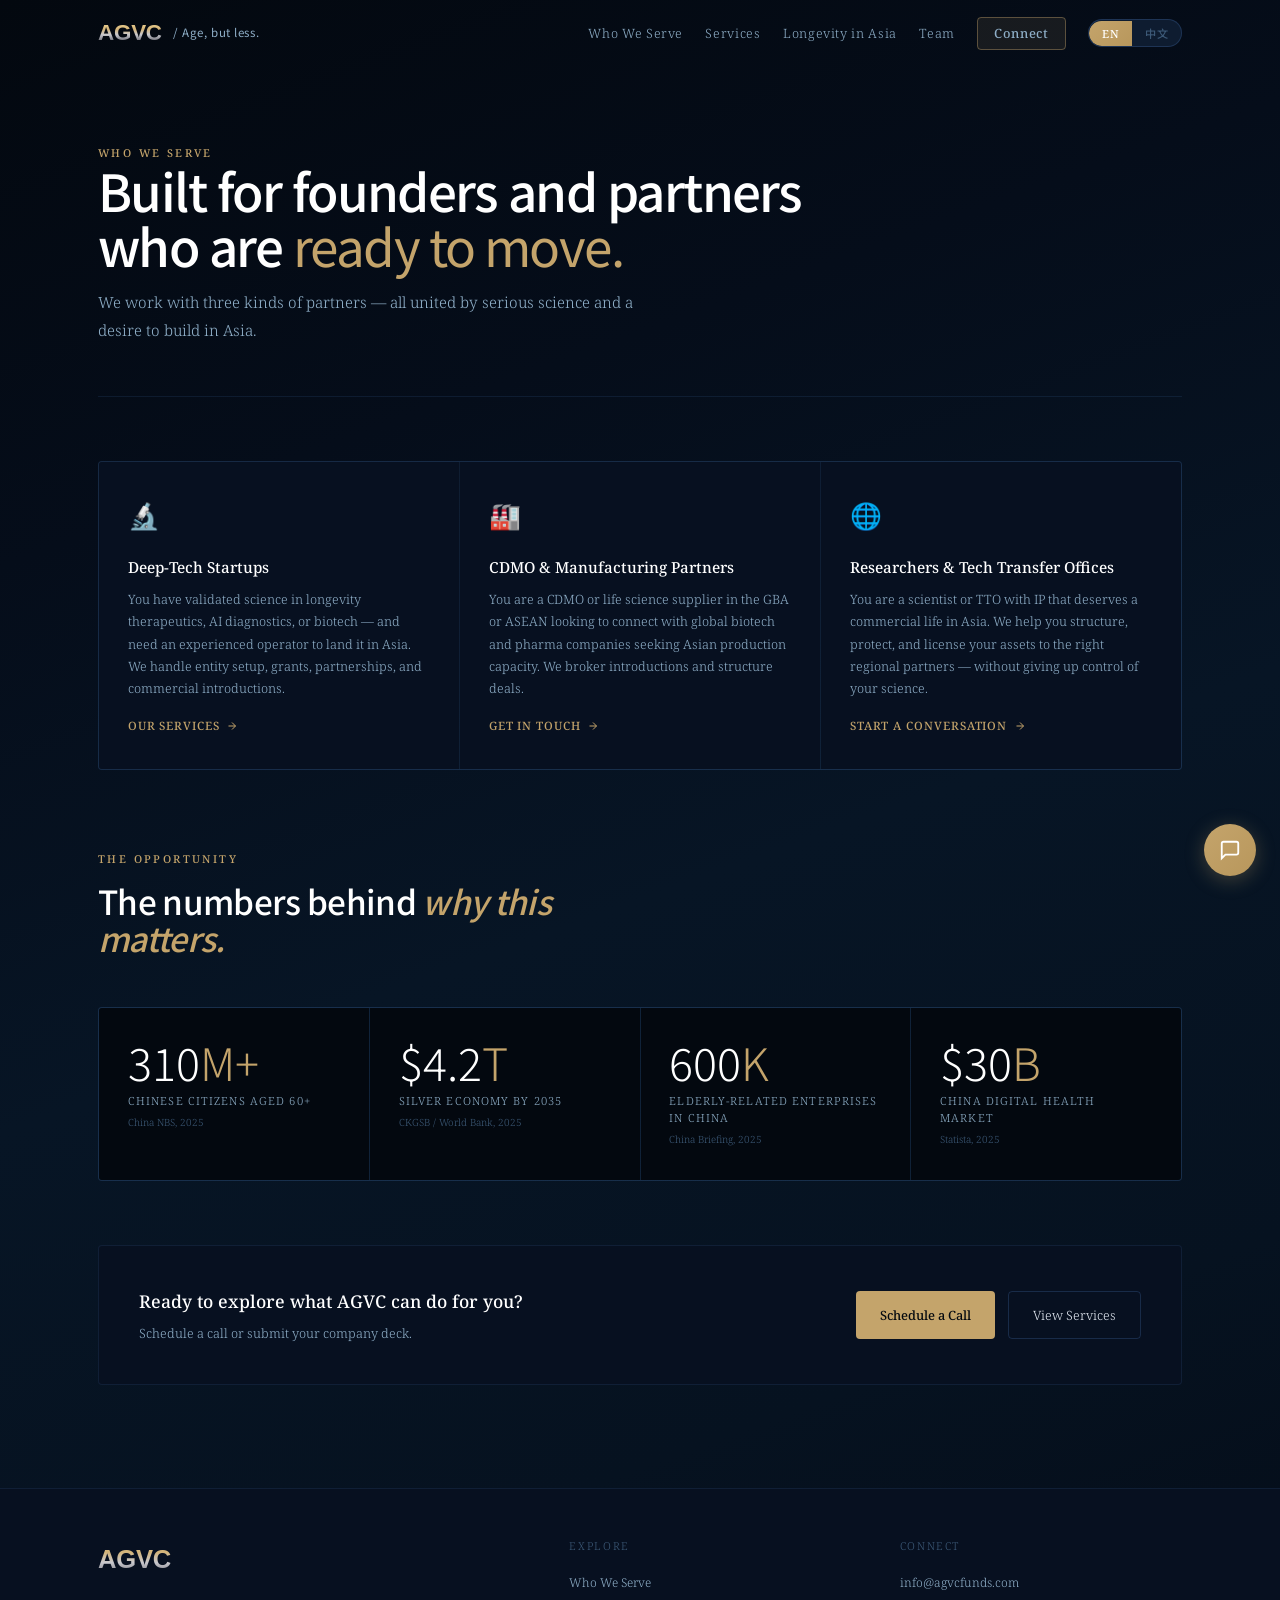
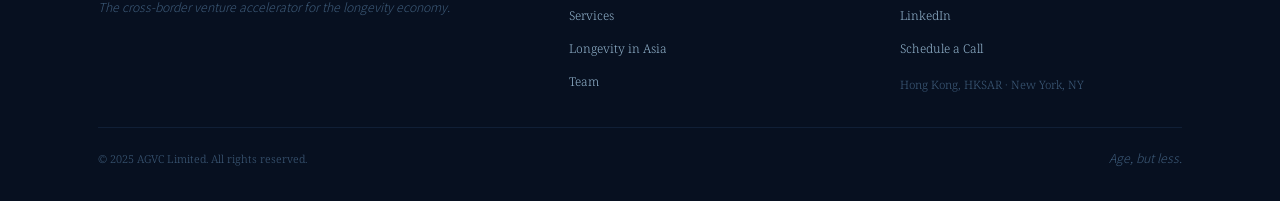
==== about.html @ b8cecabb "Add files via upload" ====
<!DOCTYPE html>
<html lang="en" data-lang="en" style="visibility:visible">
<head>
  <meta charset="UTF-8"/>
  <meta name="viewport" content="width=device-width, initial-scale=1.0"/>
  <title>Who We Serve — AGVC</title>
  <meta name="description" content="AGVC works with deep-tech founders, CDMOs, and research institutions to commercialise longevity science across Asia."/>
  <link rel="icon" type="image/png" href="/images/logo2__new_.png"/>
  <link rel="preconnect" href="https://fonts.googleapis.com"/>
  <link rel="preconnect" href="https://fonts.gstatic.com" crossorigin/>
  <link href="https://fonts.googleapis.com/css2?family=Noto+Serif:ital,wght@0,300;0,400;0,500;1,300;1,400;1,500&family=Noto+Sans+SC:wght@300;400;500&display=swap" rel="stylesheet"/>
  <style>
    /* ── TOKENS ─────────────────────────────────────────── */
    :root{
      --ink:#03080f;--ink-mid:#071020;--ink-soft:#0e1c30;
      --rule:rgba(80,130,200,0.13);--rule-hi:rgba(80,130,200,0.24);
      --text:#e6ecf5;--text-dim:#8fafc8;--text-muted:#3d5a78;
      --gold:#c4a46b;--gold-dim:rgba(196,164,107,0.1);--gold-glow:rgba(196,164,107,0.04);
      --blue-acc:#3a7bd5;--blue-dim:rgba(58,123,213,0.12);
      --grad:linear-gradient(135deg,#c4a46b 0%,#b8975c 100%);
      --grad-hover:linear-gradient(135deg,#d0b078 0%,#c4a46b 100%);
      --grad-border:rgba(196,164,107,0.4);
      --teal:#c4a46b;--teal-dim:rgba(196,164,107,0.1);
      --serif:'Satoshi','Noto Sans SC',sans-serif;
      --sans:'Noto Serif','Noto Sans SC',Georgia,serif;
      --fs-hero:clamp(2.4rem,5vw,4.8rem);--fs-h2:clamp(1.5rem,2.6vw,2.3rem);
      --fs-body:clamp(.88rem,1vw,.97rem);--fs-sm:.8rem;--fs-xs:.68rem;
      --max:1180px;--gap:clamp(1.5rem,4vw,3rem);--r:4px;
    }
    *,*::before,*::after{box-sizing:border-box;margin:0;padding:0}
    html{scroll-behavior:smooth}
    body{background:linear-gradient(160deg,#03080f 0%,#050d1a 25%,#071525 50%,#061220 75%,#040b16 100%);background-attachment:scroll;color:var(--text);font-family:var(--sans);font-size:var(--fs-body);font-weight:300;line-height:1.72;-webkit-font-smoothing:antialiased;overflow-x:hidden}
    a{color:inherit;text-decoration:none}
    img{display:block;max-width:100%}
    .wrap{max-width:var(--max);margin:0 auto;padding:0 clamp(1.25rem,5vw,3rem)}
    .label{font-size:var(--fs-xs);font-weight:500;letter-spacing:.22em;text-transform:uppercase;color:var(--teal)}
    .sr{position:absolute;width:1px;height:1px;overflow:hidden;clip:rect(0,0,0,0)}

    /* ── LANGUAGE SWITCH ── */
    [data-lang="zh"] .en{display:none!important}
    [data-lang="en"] .zh{display:none!important}
    /* Prevent flash of hidden content before JS sets data-lang */
    html:not([data-lang]) .en, html:not([data-lang]) .zh{display:revert}
    .lang-btn{
      display:flex;align-items:center;gap:0;
      background:var(--ink-soft);border:1px solid var(--rule-hi);
      border-radius:20px;overflow:hidden;padding:0;cursor:pointer;
    }
    .lang-opt{
      padding:.32rem .8rem;font-size:.7rem;font-weight:500;letter-spacing:.06em;
      border:none;background:none;color:var(--text-muted);cursor:pointer;
      font-family:var(--sans);transition:all .2s;
    }
    .lang-opt.active{background:var(--grad);color:#fff;}
    .lang-opt:first-child{border-radius:20px 0 0 20px}
    .lang-opt:last-child{border-radius:0 20px 20px 0}

    /* ── NAV ── */
    nav{position:fixed;top:0;left:0;right:0;z-index:200;border-bottom:1px solid transparent;transition:background .3s,border-color .3s}
    nav.on{background:rgba(3,8,15,.97);backdrop-filter:blur(14px);border-color:var(--rule)}
    .nav-row{max-width:var(--max);margin:0 auto;padding:1.2rem clamp(1.25rem,5vw,3rem);display:flex;align-items:center;justify-content:space-between;gap:1rem}
    .nav-logo{display:flex;align-items:center;gap:.7rem;flex-shrink:0}
    .nav-logo img{height:26px;width:auto;object-fit:contain}
    .nav-word{font-size:.72rem;font-weight:400;letter-spacing:.05em;color:var(--text-dim);font-family:var(--serif)}
    /* ── LOGO WORDMARK (brand-book gold gradient) ── */
    .logo-word{font-family:'Montserrat',sans-serif;font-weight:800;font-size:1.4rem;letter-spacing:-.01em;background:linear-gradient(to bottom,#f0d696 0%,#d4b478 32%,#c8c8cd 55%,#8a8a92 74%,#2a2a30 100%);-webkit-background-clip:text;-webkit-text-fill-color:transparent;background-clip:text;line-height:1}
    .hero-logo-word{font-family:'Montserrat',sans-serif;font-weight:800;font-size:clamp(2rem,4vw,3rem);letter-spacing:-.02em;background:linear-gradient(to bottom,#f4dca0 0%,#d8b87c 34%,#d0d0d6 58%,#9a9aa2 78%,#4a4a52 100%);-webkit-background-clip:text;-webkit-text-fill-color:transparent;background-clip:text;line-height:1;display:inline-block}

    .nav-right{display:flex;align-items:center;gap:1.4rem}
    .nav-links{display:flex;align-items:center;gap:1.4rem;list-style:none}
    .nav-links a{font-size:var(--fs-sm);color:var(--text-dim);letter-spacing:.05em;transition:color .2s}
    .nav-links a:hover{color:var(--text)}
    .nav-cta{font-size:var(--fs-sm);font-weight:500;letter-spacing:.08em;padding:.4rem 1rem;border:1px solid var(--gold);color:#4db8a8;border-radius:var(--r);transition:all .25s;background:var(--teal-dim);border-color:var(--grad-border)}
    .nav-cta:hover{background:var(--grad);color:#fff;border-color:transparent}

    /* ── HERO ── */
    #hero{min-height:100vh;min-height:-webkit-fill-available;min-height:100svh;display:flex;flex-direction:column;justify-content:flex-end;padding-bottom:clamp(4rem,9vw,7rem);position:relative;overflow:hidden;background:#03080f}
    .hero-bg{position:absolute;inset:0;z-index:0;background:radial-gradient(ellipse 90% 65% at 65% 15%,rgba(20,70,160,.22) 0%,transparent 65%),radial-gradient(ellipse 55% 75% at 5% 90%,rgba(15,55,120,.14) 0%,transparent 60%)}
    .hero-grid{position:absolute;inset:0;z-index:0;background-image:linear-gradient(var(--rule) 1px,transparent 1px),linear-gradient(90deg,var(--rule) 1px,transparent 1px);background-size:72px 72px;-webkit-mask-image:radial-gradient(ellipse 85% 75% at 50% 50%,black 20%,transparent 100%);mask-image:radial-gradient(ellipse 85% 75% at 50% 50%,black 20%,transparent 100%)}
    .hero-map{position:absolute;right:-3%;top:50%;transform:translateY(-50%);width:clamp(280px,44vw,580px);opacity:.055;z-index:0;pointer-events:none}
    .hero-content{position:relative;z-index:1}
    .hero-logo-wrap{margin-bottom:2rem}
    .hero-logo-img{height:clamp(34px,5vw,52px);width:auto;object-fit:contain;opacity:.95}
    .hero-eye{display:flex;align-items:center;gap:.9rem;margin-bottom:2rem}
    .hero-eye-line{width:36px;height:1px;background:var(--teal)}
    h1.hero-h{font-family:var(--serif);font-size:var(--fs-hero);font-weight:500;font-style:normal;letter-spacing:-.03em;line-height:1.08;color:#fff;max-width:820px;margin-bottom:1.5rem}
    h1.hero-h.zh-headline{font-style:normal;font-family:var(--sans);font-weight:300;letter-spacing:.03em}
    h1.hero-h strong{font-style:normal;font-weight:400;color:var(--gold)}
    .hero-sub{font-size:clamp(.9rem,1.3vw,1.07rem);font-weight:300;color:var(--text-dim);max-width:520px;line-height:1.82;margin-bottom:1.4rem}
    .hero-paths{display:flex;gap:1rem;flex-wrap:wrap;margin-bottom:3.5rem}
    .path-card{flex:1;min-width:200px;padding:1.2rem 1.4rem;border-radius:var(--r);cursor:pointer;transition:all .25s;text-align:left;font-family:var(--sans);border:1px solid var(--rule-hi)}
    .path-card.primary{background:var(--gold);border-color:var(--gold);color:var(--ink)}
    .path-card.primary:hover{opacity:.9}
    .path-card.secondary{background:var(--blue-dim);border-color:rgba(58,123,213,.3);color:var(--text)}
    .path-card.secondary:hover{background:rgba(58,123,213,.2);border-color:rgba(58,123,213,.5)}
    .path-card-label{font-size:.67rem;font-weight:500;letter-spacing:.16em;text-transform:uppercase;margin-bottom:.4rem;opacity:.7}
    .path-card-main{font-size:.92rem;font-weight:500;line-height:1.3}
    .path-card-sub{font-size:.72rem;margin-top:.3rem;opacity:.65;line-height:1.4}
    .hero-stats{padding-top:2rem;border-top:1px solid var(--rule);display:grid;grid-template-columns:repeat(4,1fr);max-width:680px}
    .hstat{padding:.8rem 1.2rem .8rem 0}
    .hstat-num{font-family:var(--serif);font-size:clamp(1.4rem,2.4vw,2rem);font-weight:300;color:#fff;line-height:1}
    .hstat-num span{color:var(--gold)}
    .hstat-lbl{font-size:.64rem;letter-spacing:.1em;text-transform:uppercase;color:var(--text-dim);margin-top:.3rem;opacity:.7}

    /* ── SECTION ── */
    section{padding:clamp(3.5rem,7vw,7rem) 0}
    .sec-hd{margin-bottom:clamp(2rem,4vw,4rem)}
    .sec-hd .label{margin-bottom:.8rem}
    .sec-title{font-family:var(--serif);font-size:var(--fs-h2);font-weight:500;line-height:1.12;color:#fff;max-width:580px;letter-spacing:-.02em}
    .sec-title.zh-title{font-family:var(--sans);font-style:normal;font-weight:300;letter-spacing:.02em}
    .sec-title em{font-style:italic;color:var(--gold)}

    /* ── WHO WE SERVE ── */
    #serve{background:var(--ink-mid);border-top:1px solid var(--rule);border-bottom:1px solid var(--rule);scroll-margin-top:60px}
    .serve-grid{display:grid;grid-template-columns:repeat(3,1fr);gap:1px;background:var(--rule);border:1px solid var(--rule);border-radius:var(--r);overflow:hidden}
    .serve-card{background:var(--ink-mid);padding:2rem 1.8rem;transition:background .2s}
    .serve-card:hover{background:var(--ink-soft)}
    .serve-icon{font-size:1.6rem;margin-bottom:1rem}
    .serve-title{font-size:.95rem;font-weight:500;color:#fff;margin-bottom:.5rem}
    .serve-body{font-size:var(--fs-sm);color:var(--text-dim);line-height:1.75}
    .serve-cta{margin-top:1rem;display:inline-flex;align-items:center;gap:.4rem;font-size:.72rem;letter-spacing:.08em;text-transform:uppercase;color:var(--teal);font-weight:500}
    .serve-cta svg{width:12px;height:12px;stroke:currentColor;fill:none;stroke-width:2}

    /* ── IMPACT ── */
    #impact{background:var(--ink);border-bottom:1px solid var(--rule)}
    .impact-nums{display:grid;grid-template-columns:repeat(4,1fr);gap:1px;background:var(--rule);border:1px solid var(--rule);border-radius:var(--r);overflow:hidden;margin-bottom:3rem}
    .impact-num-card{background:var(--ink);padding:2rem 1.8rem}
    .impact-val{font-family:var(--serif);font-size:clamp(2rem,3.5vw,3rem);font-weight:300;color:#fff;line-height:1}
    .impact-val span{color:var(--gold)}
    .impact-label{font-size:.7rem;letter-spacing:.1em;text-transform:uppercase;color:var(--text-dim);margin-top:.5rem;line-height:1.5}
    .impact-src{font-size:.62rem;color:var(--text-muted);margin-top:.25rem}

    /* ── THESIS ── */
    #thesis{background:var(--ink-mid);border-top:1px solid var(--rule);border-bottom:1px solid var(--rule)}
    .thesis-2col{display:grid;grid-template-columns:1fr 1fr;gap:var(--gap);align-items:start}
    .thesis-body{font-size:clamp(.92rem,1.15vw,1.02rem);color:var(--text);line-height:1.82;opacity:.85}
    .thesis-body p+p{margin-top:1.1em}
    .thesis-body strong{color:#fff;font-weight:400;opacity:1}
    .thesis-pull{font-family:var(--serif);font-style:italic;font-size:clamp(1.1rem,1.6vw,1.45rem);font-weight:300;line-height:1.45;color:var(--text);border-left:2px solid var(--teal);padding-left:1.4rem;margin-bottom:2rem}
    .thesis-pull.zh-pull{font-family:var(--sans);font-style:normal;font-size:clamp(1rem,1.4vw,1.25rem)}
    .tags{display:flex;flex-wrap:wrap;gap:.4rem;margin-top:2rem}
    .tag{font-size:.66rem;letter-spacing:.1em;text-transform:uppercase;padding:.28rem .72rem;border:1px solid var(--rule-hi);color:var(--text-muted);border-radius:20px}
    .force-3{display:grid;grid-template-columns:repeat(3,1fr);gap:1px;background:var(--rule);border:1px solid var(--rule);border-radius:var(--r);overflow:hidden;margin-top:2.5rem}
    .force-card{background:var(--ink-mid);padding:1.6rem 1.4rem}
    .force-icon{font-size:1.3rem;margin-bottom:.8rem}
    .force-title{font-size:.85rem;font-weight:500;color:#fff;margin-bottom:.35rem}
    .force-body{font-size:var(--fs-sm);color:var(--text);line-height:1.72;opacity:.8}

    /* ── SERVICES ── */
    #services{background:var(--ink)}
    .svc-tabs{display:flex;gap:.5rem;flex-wrap:wrap;margin-bottom:2.5rem;border-bottom:1px solid var(--rule);padding-bottom:0}
    .svc-tab{font-size:var(--fs-sm);font-weight:400;letter-spacing:.05em;padding:.65rem 1.1rem;border:none;background:none;color:var(--text-muted);cursor:pointer;border-bottom:2px solid transparent;margin-bottom:-1px;transition:color .2s,border-color .2s;font-family:var(--sans)}
    .svc-tab:hover{color:var(--text)}
    .svc-tab.active{color:var(--teal);border-bottom-color:var(--teal)}
    .svc-panel{display:none}
    .svc-panel.active{display:grid;grid-template-columns:1fr 1fr;gap:var(--gap);align-items:start}
    .svc-badge{display:inline-flex;align-items:center;gap:.5rem;font-size:var(--fs-xs);letter-spacing:.15em;text-transform:uppercase;color:var(--gold);margin-bottom:1.1rem}
    .svc-badge-dot{width:6px;height:6px;background:var(--teal);border-radius:50%}
    .svc-h{font-family:var(--serif);font-size:clamp(1.4rem,2vw,1.9rem);font-weight:300;color:#fff;line-height:1.2;margin-bottom:.9rem}
    .svc-h.zh-h{font-family:var(--sans);font-style:normal;font-weight:300}
    .svc-intro{font-size:clamp(.88rem,1.1vw,.98rem);color:var(--text-dim);line-height:1.8;margin-bottom:1.6rem}
    .svc-acc-btn{display:flex;align-items:center;justify-content:space-between;width:100%;background:none;border:none;border-top:1px solid var(--rule);padding:.65rem 0;font-family:var(--sans);font-size:var(--fs-xs);font-weight:500;letter-spacing:.16em;text-transform:uppercase;color:var(--text-muted);cursor:pointer;margin-bottom:0;transition:color .2s}
    .svc-acc-btn:hover{color:var(--text-dim)}
    .svc-acc-btn.open{color:var(--teal)}
    .svc-acc-btn.open .svc-acc-arr{transform:rotate(90deg)}
    .svc-acc-arr{transition:transform .25s;font-size:.7rem;margin-left:.5rem}
    .svc-acc-body{max-height:0;overflow:hidden;transition:max-height .35s ease}
    .svc-del-list{list-style:none;display:flex;flex-direction:column;gap:.45rem;margin-bottom:1.5rem;padding-top:.5rem}
    .svc-del-list li{font-size:var(--fs-sm);color:var(--text);display:flex;align-items:flex-start;gap:.6rem;line-height:1.6}
    .svc-del-list li::before{content:'→';color:var(--gold);font-size:.7rem;margin-top:.2rem;flex-shrink:0}
    .svc-pills{display:flex;flex-wrap:wrap;gap:.4rem}
    .pill{font-size:.65rem;letter-spacing:.08em;text-transform:uppercase;padding:.2rem .65rem;background:var(--teal-dim);color:var(--teal);border-radius:20px}
    .svc-card{background:var(--ink-mid);border:1px solid var(--rule);border-radius:var(--r);overflow:hidden}
    .svc-card-head{padding:1.3rem 1.5rem;border-bottom:1px solid var(--rule);background:rgba(13,158,140,0.04)}
    .svc-card-head-label{font-size:var(--fs-xs);letter-spacing:.14em;text-transform:uppercase;color:var(--text-muted);margin-bottom:.3rem}
    .svc-card-head-val{font-family:var(--serif);font-size:clamp(1.2rem,1.8vw,1.6rem);font-weight:300;color:#fff}
    .svc-card-body{padding:1.3rem 1.5rem}
    .svc-row{display:flex;justify-content:space-between;align-items:baseline;padding:.5rem 0;border-bottom:1px solid var(--rule);font-size:var(--fs-sm)}
    .svc-row:last-child{border-bottom:none}
    .svc-row-k{color:var(--text-dim);font-size:.7rem}
    .svc-row-v{color:var(--text);font-weight:500;text-align:right;max-width:55%}

    /* ── TEAM GRID ── */
    #advisors{background:var(--ink-mid);border-top:1px solid var(--rule);border-bottom:1px solid var(--rule)}
    .adv-grid{display:grid;grid-template-columns:repeat(2,1fr);gap:1px;background:var(--rule);border:1px solid var(--rule);border-radius:var(--r);overflow:hidden}
    .adv-card{background:var(--ink-mid);padding:1.7rem;display:flex;gap:1.1rem;align-items:flex-start;transition:background .2s}
    .adv-card:hover{background:var(--ink-soft)}
    .adv-photo{width:54px;height:54px;border-radius:50%;overflow:hidden;flex-shrink:0;background:var(--ink-soft);border:1px solid var(--rule-hi)}
    .adv-photo img{width:100%;height:100%;object-fit:cover}
    .adv-init{width:54px;height:54px;border-radius:50%;background:var(--ink-soft);border:1px solid var(--rule-hi);display:flex;align-items:center;justify-content:center;font-family:var(--serif);font-size:1rem;font-style:italic;color:var(--gold);font-weight:300;flex-shrink:0}
    .adv-name{font-size:.87rem;font-weight:500;color:#fff;margin-bottom:.12rem}
    .adv-title{font-size:.74rem;color:var(--text-dim);line-height:1.5}

    /* ── GEO SWITCHER ── */
    #china{background:var(--ink);border-top:1px solid var(--rule);border-bottom:1px solid var(--rule)}
    .geo-layout{display:grid;grid-template-columns:1fr 340px;gap:var(--gap);align-items:start}
    .geo-map-wrap{background:var(--ink-mid);border:1px solid var(--rule);border-radius:var(--r);overflow:hidden}
    .geo-map-wrap svg{width:100%;display:block}
    .land{fill:var(--ink-soft);stroke:rgba(80,130,200,0.18);stroke-width:.5}
    .geo-panel{display:flex;flex-direction:column;gap:.9rem}
    .geo-panel-head{background:var(--ink-mid);border:1px solid var(--rule);border-radius:var(--r);padding:1.2rem 1.3rem}
    .geo-panel-title{font-size:1.05rem;font-weight:500;color:#fff;margin-bottom:.15rem}
    .geo-panel-sub{font-size:var(--fs-sm);color:var(--text-dim);margin-top:.15rem}
    .geo-stats{display:grid;grid-template-columns:1fr 1fr;gap:.5rem}
    .geo-stat{background:var(--ink-mid);border:1px solid var(--rule);border-radius:var(--r);padding:.9rem 1rem}
    .geo-stat-val{font-family:var(--serif);font-size:clamp(1.3rem,1.8vw,1.7rem);font-weight:300;color:#fff;line-height:1}
    .geo-stat-val span{color:var(--teal)}
    .geo-stat-label{font-size:.68rem;letter-spacing:.06em;color:var(--text-dim);margin-top:.3rem;line-height:1.4}
    .geo-opps{background:var(--ink-mid);border:1px solid var(--rule);border-radius:var(--r);padding:1rem 1.2rem}
    .geo-opps-title{font-size:var(--fs-xs);letter-spacing:.14em;text-transform:uppercase;color:var(--text-muted);margin-bottom:.7rem}
    .geo-opp{display:flex;align-items:flex-start;gap:.6rem;padding:.4rem 0;border-bottom:1px solid var(--rule)}
    .geo-opp:last-child{border-bottom:none;padding-bottom:0}
    .geo-opp-dot{width:5px;height:5px;border-radius:50%;background:var(--teal);flex-shrink:0;margin-top:.38rem}
    .geo-opp-text{font-size:var(--fs-sm);color:var(--text-dim);line-height:1.55}
    .geo-opp-text strong{color:var(--text);font-weight:500}
    .geo-region-btns{display:flex;gap:.5rem;flex-wrap:wrap;margin-bottom:1.5rem}
    .geo-rbtn{background:none;border:1px solid var(--rule);color:var(--text-muted);font-family:var(--sans);font-size:var(--fs-sm);padding:.4rem .95rem;border-radius:20px;cursor:pointer;transition:all .2s}
    .geo-rbtn:hover{border-color:var(--rule-hi);color:var(--text-dim)}
    .geo-rbtn.active{background:var(--teal-dim);border-color:rgba(13,158,140,.35);color:var(--teal)}

    /* ── NEWS ── */
    #news{background:var(--ink-mid);border-bottom:1px solid var(--rule)}
    .news-grid{display:grid;grid-template-columns:repeat(3,1fr);gap:1.2rem}
    .news-card{display:block;background:var(--ink);border:1px solid var(--rule);border-radius:var(--r);overflow:hidden;transition:border-color .2s;cursor:pointer}
    .news-card:hover{border-color:var(--rule-hi)}
    .news-card-img{height:130px;background:var(--ink-soft);display:flex;align-items:center;justify-content:center;overflow:hidden;position:relative}
    .news-card-img-placeholder{font-size:2rem;opacity:.3}
    .news-card-tag{position:absolute;top:.7rem;left:.7rem;font-size:.6rem;letter-spacing:.12em;text-transform:uppercase;padding:.18rem .55rem;background:var(--gold-dim);color:var(--gold);border-radius:20px;border:1px solid rgba(196,164,107,.2)}
    .news-card-body{padding:1.2rem}
    .news-card-date{font-size:.65rem;letter-spacing:.1em;text-transform:uppercase;color:var(--text-muted);margin-bottom:.5rem}
    .news-card-title{font-size:.87rem;font-weight:500;color:#fff;line-height:1.4;margin-bottom:.5rem}
    .news-card-excerpt{font-size:.76rem;color:var(--text-dim);line-height:1.65}
    .news-more{display:inline-flex;align-items:center;gap:.4rem;font-size:.72rem;letter-spacing:.1em;text-transform:uppercase;color:var(--teal);margin-top:2rem;font-weight:500}
    .news-more svg{width:12px;height:12px;stroke:currentColor;fill:none;stroke-width:2}

    /* ── PRESENCE ── */
    #presence{background:var(--ink);border-top:1px solid var(--rule);border-bottom:1px solid var(--rule)}
    .presence-2col{display:grid;grid-template-columns:1fr 1fr;gap:var(--gap);align-items:start}
    .map-frame{border-radius:var(--r);overflow:hidden;border:1px solid var(--rule);background:var(--ink-soft)}
    .map-frame img{width:100%;display:block;opacity:.7}
    .geo-list{display:flex;flex-direction:column;gap:1.1rem}
    .geo-item{padding-bottom:1.1rem;border-bottom:1px solid var(--rule)}
    .geo-item:last-child{border-bottom:none;padding-bottom:0}
    .geo-name{font-size:.87rem;font-weight:500;color:#fff;margin-bottom:.22rem}
    .geo-desc{font-size:var(--fs-sm);color:var(--text-dim);line-height:1.68}

    /* ── CONTACT ── */
    #contact{background:var(--ink-mid);border-top:1px solid var(--rule)}
    .contact-2col{display:grid;grid-template-columns:1fr 1fr;gap:var(--gap);align-items:start}
    .contact-paths{display:flex;flex-direction:column;gap:.8rem;margin-top:1.5rem;margin-bottom:1.5rem}
    .contact-path{display:flex;align-items:flex-start;gap:1rem;padding:1.1rem 1.2rem;border:1px solid var(--rule);border-radius:var(--r);transition:border-color .2s,background .2s;cursor:pointer;background:transparent;font-family:var(--sans);text-align:left;width:100%;text-decoration:none}
    .contact-path:hover{border-color:var(--rule-hi);background:var(--ink-mid)}
    .contact-path-icon{font-size:1.2rem;flex-shrink:0;margin-top:.05rem}
    .contact-path-title{font-size:.85rem;font-weight:500;color:#fff;margin-bottom:.15rem}
    .contact-path-sub{font-size:.73rem;color:var(--text-dim);line-height:1.5}
    .contact-links{display:flex;flex-direction:column;gap:.65rem;margin-top:1.5rem}
    .contact-link{display:flex;align-items:center;gap:.7rem;font-size:var(--fs-sm);color:var(--text-dim);transition:color .2s}
    .contact-link:hover{color:var(--gold)}
    .contact-link svg{width:13px;height:13px;stroke:currentColor;fill:none;stroke-width:1.5;flex-shrink:0}
    .cf{background:var(--ink);border:1px solid var(--rule);border-radius:var(--r);padding:clamp(1.4rem,2.5vw,2.2rem)}
    .fg{margin-bottom:1rem}
    .fl{display:block;font-size:var(--fs-xs);letter-spacing:.14em;text-transform:uppercase;color:var(--text-muted);margin-bottom:.4rem}
    .fi,.fta,.fsel{width:100%;background:var(--ink-mid);border:1px solid var(--rule-hi);color:var(--text);font-family:var(--sans);font-size:var(--fs-sm);font-weight:300;padding:.68rem .9rem;border-radius:var(--r);outline:none;transition:border-color .2s;appearance:none}
    .fi:focus,.fta:focus,.fsel:focus{border-color:var(--teal)}
    .fi::placeholder,.fta::placeholder{color:var(--text-muted)}
    .fta{resize:vertical;min-height:95px}
    .fr{display:grid;grid-template-columns:1fr 1fr;gap:.9rem}
    .fsub{width:100%;padding:.78rem;background:var(--grad);color:#fff;font-family:var(--sans);font-size:var(--fs-sm);font-weight:500;letter-spacing:.08em;border:none;border-radius:var(--r);cursor:pointer;transition:opacity .2s}
    .fsub:hover{opacity:.88}
    .fnote{font-size:.68rem;color:var(--text-muted);text-align:center;margin-top:.65rem}

    /* ── FOOTER ── */
    footer{background:var(--ink-mid);border-top:1px solid var(--rule);padding:3rem 0 2rem}
    .footer-main{display:grid;grid-template-columns:1.5fr 1fr 1fr;gap:3rem;align-items:start;margin-bottom:2rem}
    .footer-italic{font-family:var(--serif);font-style:italic;font-size:.77rem;color:var(--text-muted)}
    .footer-brand{font-family:'Montserrat',sans-serif;font-weight:800;font-size:1.6rem;letter-spacing:-.01em;background:linear-gradient(to bottom,#f0d696,#d4b478 34%,#c8c8cd 58%,#8a8a92 78%,#3a3a42);-webkit-background-clip:text;-webkit-text-fill-color:transparent;background-clip:text;margin-bottom:1rem;display:inline-block}
    .footer-tagline{font-family:var(--serif);font-style:italic;font-size:.77rem;color:var(--text-muted)}
    .footer-offices{display:flex;flex-wrap:wrap;gap:1.5rem;margin-top:1rem}
    .footer-office{font-size:.72rem;color:var(--text-muted);line-height:1.6}
    .footer-office strong{display:block;color:var(--text-dim);font-weight:500;font-size:.7rem;letter-spacing:.08em;text-transform:uppercase;margin-bottom:.15rem}
    .footer-col-title{font-size:var(--fs-xs);letter-spacing:.15em;text-transform:uppercase;color:var(--text-muted);margin-bottom:.9rem}
    .footer-links{list-style:none;display:flex;flex-direction:column;gap:.55rem}
    .footer-links a{font-size:.76rem;color:var(--text-dim);transition:color .2s}
    .footer-links a:hover{color:var(--text)}
    .footer-bottom{padding-top:1.3rem;border-top:1px solid var(--rule);display:flex;align-items:center;justify-content:space-between;flex-wrap:wrap;gap:.8rem}
    .footer-copy{font-size:.68rem;color:var(--text-muted)}

    /* ── AI CHATBOT ── */
    #chatbot{position:fixed;bottom:1.5rem;right:1.5rem;z-index:300}
    .chat-bubble{width:52px;height:52px;background:var(--grad);border-radius:50%;display:flex;align-items:center;justify-content:center;cursor:pointer;box-shadow:0 4px 20px rgba(196,164,107,.3);transition:transform .2s;border:none}
    .chat-bubble:hover{transform:scale(1.08)}
    .chat-bubble svg{width:22px;height:22px;stroke:#fff;fill:none;stroke-width:2}
    .chat-window{position:absolute;bottom:65px;right:0;width:320px;background:var(--ink-mid);border:1px solid var(--rule-hi);border-radius:12px;overflow:hidden;display:none;flex-direction:column;box-shadow:0 16px 48px rgba(0,0,0,.5)}
    .chat-window.open{display:flex}
    .chat-head{padding:1rem 1.2rem;background:var(--ink-soft);border-bottom:1px solid var(--rule);display:flex;align-items:center;justify-content:space-between}
    .chat-head-info{display:flex;align-items:center;gap:.7rem}
    .chat-avatar{width:32px;height:32px;border-radius:50%;background:var(--gold-dim);border:1px solid rgba(196,164,107,.3);display:flex;align-items:center;justify-content:center;font-size:.9rem}
    .chat-name{font-size:.82rem;font-weight:500;color:#fff}
    .chat-status{font-size:.65rem;color:var(--gold)}
    .chat-close{background:none;border:none;cursor:pointer;color:var(--text-muted);font-size:1.1rem;padding:.2rem;line-height:1}
    .chat-msgs{height:240px;overflow-y:auto;padding:1rem;display:flex;flex-direction:column;gap:.8rem}
    .msg{max-width:85%;padding:.65rem .9rem;border-radius:10px;font-size:.78rem;line-height:1.55}
    .msg.bot{background:var(--ink-soft);color:var(--text);align-self:flex-start;border:1px solid var(--rule)}
    .msg.user{background:var(--gold);color:var(--ink);align-self:flex-end}
    .chat-options{padding:.6rem 1rem;display:flex;flex-direction:column;gap:.4rem;border-top:1px solid var(--rule)}
    .chat-opt{background:none;border:1px solid var(--rule-hi);color:var(--text-dim);font-family:var(--sans);font-size:.72rem;padding:.45rem .8rem;border-radius:20px;cursor:pointer;text-align:left;transition:all .2s}
    .chat-opt:hover{border-color:var(--teal);color:var(--teal);background:var(--teal-dim)}
    .chat-input-row{display:flex;gap:.5rem;padding:.8rem 1rem;border-top:1px solid var(--rule)}
    .chat-input{flex:1;background:var(--ink);border:1px solid var(--rule-hi);color:var(--text);font-family:var(--sans);font-size:.76rem;padding:.5rem .75rem;border-radius:6px;outline:none}
    .chat-send{background:var(--gold);border:none;color:var(--ink);padding:.5rem .8rem;border-radius:6px;cursor:pointer;font-size:.8rem;font-weight:500}

    /* ── REVEAL ── */
    .rv{opacity:0;transform:translateY(16px);transition:opacity .6s ease,transform .6s ease}
    .rv.in{opacity:1;transform:none}
    .d1{transition-delay:.1s}.d2{transition-delay:.2s}.d3{transition-delay:.3s}


    /* ── MOBILE HAMBURGER ── */
    .nav-hamburger{display:none;flex-direction:column;gap:4px;background:none;border:none;cursor:pointer;padding:8px;z-index:210}
    .nav-hamburger span{display:block;width:22px;height:2px;background:var(--text);transition:all .3s}
    .nav-hamburger.open span:nth-child(1){transform:translateY(6px) rotate(45deg)}
    .nav-hamburger.open span:nth-child(2){opacity:0}
    .nav-hamburger.open span:nth-child(3){transform:translateY(-6px) rotate(-45deg)}
    .mobile-menu{display:none;position:fixed;top:0;right:0;bottom:0;width:min(78vw,320px);background:var(--ink-mid);border-left:1px solid var(--rule-hi);z-index:205;flex-direction:column;padding:5rem 2rem 2rem;transform:translateX(100%);transition:transform .35s cubic-bezier(.4,0,.2,1);gap:.4rem}
    .mobile-menu.open{transform:translateX(0)}
    .mobile-menu a{font-family:var(--serif);font-size:1.1rem;font-weight:500;color:var(--text);padding:.9rem 0;border-bottom:1px solid var(--rule);letter-spacing:-.01em}
    .mobile-menu a:last-of-type{border-bottom:none}
    .mobile-menu-backdrop{display:none;position:fixed;inset:0;background:rgba(1,4,8,.6);backdrop-filter:blur(3px);z-index:204}
    .mobile-menu-backdrop.open{display:block}

    /* ── RESPONSIVE ── */
    @media(max-width:900px){
      .thesis-2col,.presence-2col,.contact-2col{grid-template-columns:1fr}
      .svc-panel.active{grid-template-columns:1fr}
      .serve-grid,.force-3{grid-template-columns:1fr}
      .impact-nums{grid-template-columns:repeat(2,1fr)}
      .news-grid{grid-template-columns:1fr 1fr}
      .adv-grid{grid-template-columns:1fr}
      .geo-layout{grid-template-columns:1fr}
        .fr{grid-template-columns:1fr}
      .hero-stats{grid-template-columns:repeat(2,1fr)}
      .hero-paths{flex-direction:column}
    }
    @media(max-width:760px){
      .nav-links{display:none}
      .nav-hamburger{display:flex}
      .mobile-menu{display:flex}
      .news-grid{grid-template-columns:1fr}
      .impact-nums{grid-template-columns:1fr 1fr}
      .chat-window{width:290px}
    }
  
    /* ── SUBPAGE SHELL ── */
    .page-shell{padding:clamp(6rem,12vw,9rem) 0 clamp(4rem,8vw,8rem)}
    .page-header{margin-bottom:clamp(3rem,5vw,5rem);border-bottom:1px solid var(--rule);padding-bottom:clamp(2rem,4vw,4rem)}
    .page-title{font-family:var(--serif);font-size:clamp(2rem,4vw,3.5rem);font-weight:500;font-style:normal;color:#fff;line-height:1.08;margin-bottom:1rem;letter-spacing:-.03em}
    .page-title.zh-title{letter-spacing:.02em}
    .page-title strong{font-style:normal;font-weight:400;color:var(--gold)}
    .page-sub{font-size:clamp(.9rem,1.2vw,1.05rem);color:var(--text-dim);max-width:560px;line-height:1.8}

    /* ── ACCESSIBILITY ── */
    a:focus-visible,button:focus-visible,input:focus-visible,select:focus-visible,textarea:focus-visible{outline:2px solid var(--teal);outline-offset:3px;border-radius:2px}

  </style>
</head>
<body>
<!-- ── NAV ── -->
<nav id="nav">
  <div class="nav-row">
    <a href="#hero" class="nav-logo">
      <span class="logo-word">AGVC</span>
      <span class="nav-word en">/ Age, but less.</span>
      <span class="nav-word zh">/ 增长年岁，而不衰老。</span>
    </a>
    <div class="nav-right">
      <ul class="nav-links">
        <li><a href="/about"><span class="en">Who We Serve</span><span class="zh">服务对象</span></a></li>
        <li><a href="/services"><span class="en">Services</span><span class="zh">服务内容</span></a></li>
        <li><a href="/longevity-asia"><span class="en">Longevity in Asia</span><span class="zh">亚洲长寿产业</span></a></li>
        <li><a href="/team"><span class="en">Team</span><span class="zh">团队</span></a></li>
        <li><a href="/#contact" class="nav-cta"><span class="en">Connect</span><span class="zh">联系我们</span></a></li>
      </ul>
      <div class="lang-btn" id="lang-btn">
        <button class="lang-opt active" data-lang="en">EN</button>
        <button class="lang-opt" data-lang="zh">中文</button>
      </div>
      </div>
    <button class="nav-hamburger" id="hamburger" aria-label="Menu"><span></span><span></span><span></span></button>
  </div>
</nav>
<div class="mobile-menu-backdrop" id="mm-backdrop"></div>
<div class="mobile-menu" id="mobile-menu">
  <a href="/partnering"><span class="en">Partnering</span><span class="zh">合作伙伴</span></a>
  <a href="/services"><span class="en">Services</span><span class="zh">服务内容</span></a>
  <a href="/intelligence"><span class="en">Intelligence</span><span class="zh">产业洞察</span></a>
  <a href="/team"><span class="en">Team</span><span class="zh">团队</span></a>
  <a href="/#contact"><span class="en">Connect</span><span class="zh">联系我们</span></a>
</div>


<div class="page-shell">
  <div class="wrap">
    <div class="page-header">
      <p class="label en">Who We Serve</p>
      <p class="label zh">服务对象</p>
      <h1 class="page-title en">Built for founders and partners<br>who are <strong>ready to move.</strong></h1>
      <h1 class="page-title zh-title zh">专为准备好行动的<strong>创始人与合作伙伴</strong>而生。</h1>
      <p class="page-sub en">We work with three kinds of partners — all united by serious science and a desire to build in Asia.</p>
      <p class="page-sub zh">我们服务三类合作伙伴——共同以严谨的科研成果为基础，致力于在亚洲构建商业版图。</p>
    </div>
    <div class="serve-grid rv">
      <div class="serve-card">
        <div class="serve-icon">🔬</div>
        <div class="serve-title en">Deep-Tech Startups</div>
        <div class="serve-title zh">深度科技初创企业</div>
        <div class="serve-body en">You have validated science in longevity therapeutics, AI diagnostics, or biotech — and need an experienced operator to land it in Asia. We handle entity setup, grants, partnerships, and commercial introductions.</div>
        <div class="serve-body zh">您拥有经过验证的长寿疗法、AI诊断或生物科技成果，需要有经验的运营伙伴协助在亚洲落地。我们负责实体设立、政府资助、合作对接及商业化引荐。</div>
        <a href="/services" class="serve-cta"><span class="en">Our services</span><span class="zh">我们的服务</span> <svg viewBox="0 0 24 24"><path d="M5 12h14M12 5l7 7-7 7"/></svg></a>
      </div>
      <div class="serve-card">
        <div class="serve-icon">🏭</div>
        <div class="serve-title en">CDMO & Manufacturing Partners</div>
        <div class="serve-title zh">合同研发生产机构（CDMO）及制造商</div>
        <div class="serve-body en">You are a CDMO or life science supplier in the GBA or ASEAN looking to connect with global biotech and pharma companies seeking Asian production capacity. We broker introductions and structure deals.</div>
        <div class="serve-body zh">您是大湾区或东盟的CDMO或生命科学供应商，希望与寻求亚洲产能的全球生物科技及制药企业建立联系。我们负责牵线搭桥并推进交易落地。</div>
        <a href="mailto:info@agvcfunds.com" class="serve-cta"><span class="en">Get in touch</span><span class="zh">立即联系</span> <svg viewBox="0 0 24 24"><path d="M5 12h14M12 5l7 7-7 7"/></svg></a>
      </div>
      <div class="serve-card">
        <div class="serve-icon">🌐</div>
        <div class="serve-title en">Researchers & Tech Transfer Offices</div>
        <div class="serve-title zh">科研机构及技术转让办公室</div>
        <div class="serve-body en">You are a scientist or TTO with IP that deserves a commercial life in Asia. We help you structure, protect, and license your assets to the right regional partners — without giving up control of your science.</div>
        <div class="serve-body zh">您是拥有值得在亚洲商业化知识产权的科学家或技术转让办公室。我们帮助您架构、保护并授权资产给合适的区域合作伙伴——同时确保您对科研成果的掌控权。</div>
        <a href="mailto:info@agvcfunds.com" class="serve-cta"><span class="en">Start a conversation</span><span class="zh">开启对话</span> <svg viewBox="0 0 24 24"><path d="M5 12h14M12 5l7 7-7 7"/></svg></a>
      </div>
    </div>

    <!-- Impact numbers -->
    <div style="margin-top:5rem">
      <div class="sec-hd rv">
        <p class="label en">The Opportunity</p>
        <p class="label zh">市场机遇</p>
        <h2 class="sec-title en">The numbers behind <em>why this matters.</em></h2>
        <h2 class="sec-title zh-title zh">数据揭示<em style="color:var(--gold)">为何此刻至关重要。</em></h2>
      </div>
      <div class="impact-nums rv">
        <div class="impact-num-card"><div class="impact-val">310<span>M+</span></div><div class="impact-label en">Chinese citizens aged 60+</div><div class="impact-label zh">中国60岁以上人口</div><div class="impact-src en">China NBS, 2025</div><div class="impact-src zh">中国国家统计局，2025年</div></div>
        <div class="impact-num-card"><div class="impact-val">$4.2<span>T</span></div><div class="impact-label en">Silver economy by 2035</div><div class="impact-label zh">2035年银发经济规模</div><div class="impact-src en">CKGSB / World Bank, 2025</div><div class="impact-src zh">长江商学院/世界银行，2025年</div></div>
        <div class="impact-num-card"><div class="impact-val">600<span>K</span></div><div class="impact-label en">Elderly-related enterprises in China</div><div class="impact-label zh">中国涉老企业数量</div><div class="impact-src en">China Briefing, 2025</div><div class="impact-src zh">China Briefing，2025年</div></div>
        <div class="impact-num-card"><div class="impact-val">$30<span>B</span></div><div class="impact-label en">China digital health market</div><div class="impact-label zh">中国数字健康市场规模</div><div class="impact-src en">Statista, 2025</div><div class="impact-src zh">Statista，2025年</div></div>
      </div>
    </div>

    <!-- CTA -->
    <div style="margin-top:4rem;padding:2.5rem;background:var(--ink-mid);border:1px solid var(--rule);border-radius:var(--r);display:flex;align-items:center;justify-content:space-between;flex-wrap:wrap;gap:1.5rem" class="rv">
      <div>
        <div style="font-size:1.1rem;font-weight:500;color:#fff;margin-bottom:.4rem" class="en">Ready to explore what AGVC can do for you?</div>
        <div style="font-size:1.1rem;font-weight:500;color:#fff;margin-bottom:.4rem" class="zh">准备好探索AGVC能为您做什么了吗？</div>
        <div style="font-size:var(--fs-sm);color:var(--text-dim)" class="en">Schedule a call or submit your company deck.</div>
        <div style="font-size:var(--fs-sm);color:var(--text-dim)" class="zh">预约通话或提交您的公司资料。</div>
      </div>
      <div style="display:flex;gap:.8rem;flex-wrap:wrap">
        <a href="https://cal.com/justintso/intro" target="_blank" rel="noopener" style="display:inline-flex;align-items:center;gap:.5rem;padding:.75rem 1.5rem;background:var(--gold);color:var(--ink);font-size:var(--fs-sm);font-weight:500;border-radius:var(--r)"><span class="en">Schedule a Call</span><span class="zh">预约通话</span></a>
        <a href="/services" style="display:inline-flex;align-items:center;gap:.5rem;padding:.75rem 1.5rem;border:1px solid var(--rule-hi);color:var(--text);font-size:var(--fs-sm);border-radius:var(--r)"><span class="en">View Services</span><span class="zh">查看服务</span></a>
      </div>
    </div>
  </div>
</div>

<!-- ── FOOTER ── -->
<footer>
  <div class="wrap">
    <div class="footer-main">
      <div class="footer-brand-col">
        <div class="footer-brand">AGVC</div>
        <div class="footer-tagline en">The cross-border venture accelerator for the longevity economy.</div>
        <div class="footer-tagline zh">专注长寿经济的跨境创投加速平台。</div>
      </div>
      <div class="footer-nav-col">
        <div class="footer-col-title en">Explore</div>
        <div class="footer-col-title zh">探索</div>
        <ul class="footer-links">
          <li><a href="/about"><span class="en">Who We Serve</span><span class="zh">服务对象</span></a></li>
          <li><a href="/services"><span class="en">Services</span><span class="zh">服务内容</span></a></li>
          <li><a href="/longevity-asia"><span class="en">Longevity in Asia</span><span class="zh">亚洲长寿产业</span></a></li>
          <li><a href="/team"><span class="en">Team</span><span class="zh">团队</span></a></li>
        </ul>
      </div>
      <div class="footer-contact-col">
        <div class="footer-col-title en">Connect</div>
        <div class="footer-col-title zh">联系方式</div>
        <ul class="footer-links">
          <li><a href="mailto:info@agvcfunds.com">info@agvcfunds.com</a></li>
          <li><a href="https://linkedin.com/company/agvcfunds" target="_blank" rel="noopener">LinkedIn</a></li>
          <li><a href="https://cal.com/justintso/intro" target="_blank" rel="noopener"><span class="en">Schedule a Call</span><span class="zh">预约通话</span></a></li>
        </ul>
        <div class="footer-offices">
          <div class="footer-office"><span class="en">Hong Kong, HKSAR · New York, NY</span><span class="zh">中国香港 · 美国纽约</span></div>
        </div>
      </div>
    </div>
    <div class="footer-bottom">
      <span class="footer-copy en">© 2025 AGVC Limited. All rights reserved.</span>
      <span class="footer-copy zh">© 2025 AGVC Limited. 版权所有。</span>
      <span class="footer-italic en">Age, but less.</span>
      <span class="footer-italic zh">增长年岁，而不衰老。</span>
    </div>
  </div>
</footer>


<!-- ── AI CHATBOT ── -->
<div id="chatbot">
  <div class="chat-window" id="chat-win">
    <div class="chat-head">
      <div class="chat-head-info">
        <div class="chat-avatar">🧬</div>
        <div>
          <div class="chat-name en">Chat with Us</div>
          <div class="chat-name zh">在线咨询</div>
          <div class="chat-status">● Online</div>
        </div>
      </div>
      <button class="chat-close" id="chat-close">✕</button>
    </div>
    <div class="chat-msgs" id="chat-msgs">
      <div class="msg bot en">Hi! I can help you figure out which of our services fits your situation best. What describes you?</div>
      <div class="msg bot zh">您好！我可以帮您了解哪项服务最适合您的情况。请问您的身份是？</div>
    </div>
    <div class="chat-options" id="chat-opts">
      <button class="chat-opt" data-q="startup"><span class="en">🔬 I have a longevity / health-tech startup</span><span class="zh">🔬 我有一家长寿/健康科技初创企业</span></button>
      <button class="chat-opt" data-q="cdmo"><span class="en">🏭 I'm a CDMO or manufacturing partner</span><span class="zh">🏭 我是CDMO或制造合作方</span></button>
      <button class="chat-opt" data-q="researcher"><span class="en">🎓 I'm a researcher / TTO with IP</span><span class="zh">🎓 我是科研人员或技术转让办公室</span></button>
      <button class="chat-opt" data-q="investor"><span class="en">💼 I'm exploring the longevity market</span><span class="zh">💼 我正在研究长寿赛道</span></button>
    </div>
    <div class="chat-input-row">
      <input class="chat-input" id="chat-input" placeholder="…"/>
      <button class="chat-send" id="chat-send">→</button>
    </div>
  </div>
  <button class="chat-bubble" id="chatbot-btn" aria-label="Open AI Advisor">
    <svg viewBox="0 0 24 24"><path d="M21 15a2 2 0 0 1-2 2H7l-4 4V5a2 2 0 0 1 2-2h14a2 2 0 0 1 2 2z"/></svg>
  </button>
</div>


<!-- ── SCRIPTS ── -->
<script>

  // ── Mobile menu ──
  (function(){
    const ham=document.getElementById('hamburger');
    const mm=document.getElementById('mobile-menu');
    const bd=document.getElementById('mm-backdrop');
    if(ham&&mm&&bd){
      const toggle=()=>{const o=mm.classList.toggle('open');ham.classList.toggle('open',o);bd.classList.toggle('open',o);document.body.style.overflow=o?'hidden':'';};
      ham.addEventListener('click',toggle);
      bd.addEventListener('click',toggle);
      mm.querySelectorAll('a').forEach(a=>a.addEventListener('click',()=>{mm.classList.remove('open');ham.classList.remove('open');bd.classList.remove('open');document.body.style.overflow='';}));
    }
  })();

  // ── Language ──
  let currentLang = localStorage.getItem('agvc-lang') || 'en';
  function setLang(lang){
    currentLang = lang;
    document.documentElement.setAttribute('data-lang', lang);
    document.querySelectorAll('.lang-opt').forEach(b=>b.classList.toggle('active', b.dataset.lang===lang));
    localStorage.setItem('agvc-lang', lang);
    if(typeof renderGeoPanel==='function'){ try{renderGeoPanel();}catch(e){} }
  }
  document.querySelectorAll('.lang-opt').forEach(btn=>btn.addEventListener('click',()=>setLang(btn.dataset.lang)));

  // ── Nav scroll ──
  const nav=document.getElementById('nav');
  if(nav) window.addEventListener('scroll',()=>nav.classList.toggle('on',scrollY>50),{passive:true});

  // ── Scroll reveal ──
  if('IntersectionObserver' in window){
    const obs=new IntersectionObserver(es=>{es.forEach(e=>{if(e.isIntersecting){e.target.classList.add('in');obs.unobserve(e.target);}});},{threshold:.05});
    document.querySelectorAll('.rv').forEach(el=>obs.observe(el));
    setTimeout(()=>document.querySelectorAll('.rv:not(.in)').forEach(el=>el.classList.add('in')),800);
  } else {
    document.querySelectorAll('.rv').forEach(el=>el.classList.add('in'));
  }

  // ── Chatbot ──
  (function(){
    const btn=document.getElementById('chatbot-btn');
    const win=document.getElementById('chat-win');
    const close=document.getElementById('chat-close');
    if(btn&&win) btn.addEventListener('click',()=>win.classList.toggle('open'));
    if(close&&win) close.addEventListener('click',()=>win.classList.remove('open'));
    // Chat option buttons → route to contact / mail
    document.querySelectorAll('.chat-opt').forEach(b=>{
      b.addEventListener('click',()=>{
        const q=b.dataset.q;
        const msgs=document.getElementById('chat-msgs');
        if(msgs){
          const u=document.createElement('div');u.className='msg user';u.textContent=b.textContent.trim();msgs.appendChild(u);
          const bot=document.createElement('div');bot.className='msg bot';
          const replies={
            startup: currentLang==='zh'?'太好了！请通过下方表单提交您的公司资料，或预约通话。':'Great — share your company via the form below, or schedule a call.',
            cdmo: currentLang==='zh'?'我们很乐意对接制造合作。请填写表单或直接发送邮件。':'We\'d love to explore manufacturing partnering. Fill the form or email us.',
            researcher: currentLang==='zh'?'我们支持科研成果的商业化。请通过表单联系我们。':'We support commercialising research IP. Reach us via the form.',
            investor: currentLang==='zh'?'感谢您的关注，请通过表单或邮件与我们联系。':'Thanks for your interest — connect via the form or email.'
          };
          bot.textContent=replies[q]||(currentLang==='zh'?'请通过下方表单联系我们。':'Please reach us via the form below.');
          msgs.appendChild(bot);
          msgs.scrollTop=msgs.scrollHeight;
        }
        // Also route to contact section if present
        const contact=document.getElementById('contact');
        if(contact){setTimeout(()=>{win.classList.remove('open');contact.scrollIntoView({behavior:'smooth'});},900);}
        else{setTimeout(()=>{window.location.href='/#contact';},900);}
      });
    });
  })();

  // ── Contact form (Web3Forms) ──
  (function(){
    const cfForm=document.getElementById('cf-form');
    if(!cfForm) return;
    cfForm.addEventListener('submit',async e=>{
      e.preventDefault();
      const lang=document.documentElement.getAttribute('data-lang')||'en';
      const hideLang=lang==='zh'?'en':'zh';
      cfForm.querySelectorAll('.'+hideLang).forEach(el=>el.disabled=true);
      const btns=cfForm.querySelectorAll('.fsub');
      const btnVisible=cfForm.querySelector('.fsub.'+lang)||btns[0];
      btns.forEach(b=>b.disabled=true);
      if(btnVisible) btnVisible.innerHTML=lang==='zh'?'发送中…':'Sending…';
      try{
        const res=await fetch('https://api.web3forms.com/submit',{method:'POST',headers:{'Content-Type':'application/json','Accept':'application/json'},body:JSON.stringify(Object.fromEntries(new FormData(cfForm)))});
        const d=await res.json();
        cfForm.querySelectorAll('.'+hideLang).forEach(el=>el.disabled=false);
        if(d.success){ if(btnVisible){btnVisible.innerHTML=lang==='zh'?'✓ 已发送':'Sent ✓';btnVisible.style.background='#3d6b4a';} cfForm.reset(); }
        else throw new Error();
      }catch{
        cfForm.querySelectorAll('.'+hideLang).forEach(el=>el.disabled=false);
        if(btnVisible){btnVisible.innerHTML=lang==='zh'?'发送失败，请重试':'Error — try again';btnVisible.style.background='#6b3d3d';}
        btns.forEach(b=>b.disabled=false);
      }
    });
  })();

  // ── Apply initial language ──
  setLang(currentLang);

</script>
</body>
</html>
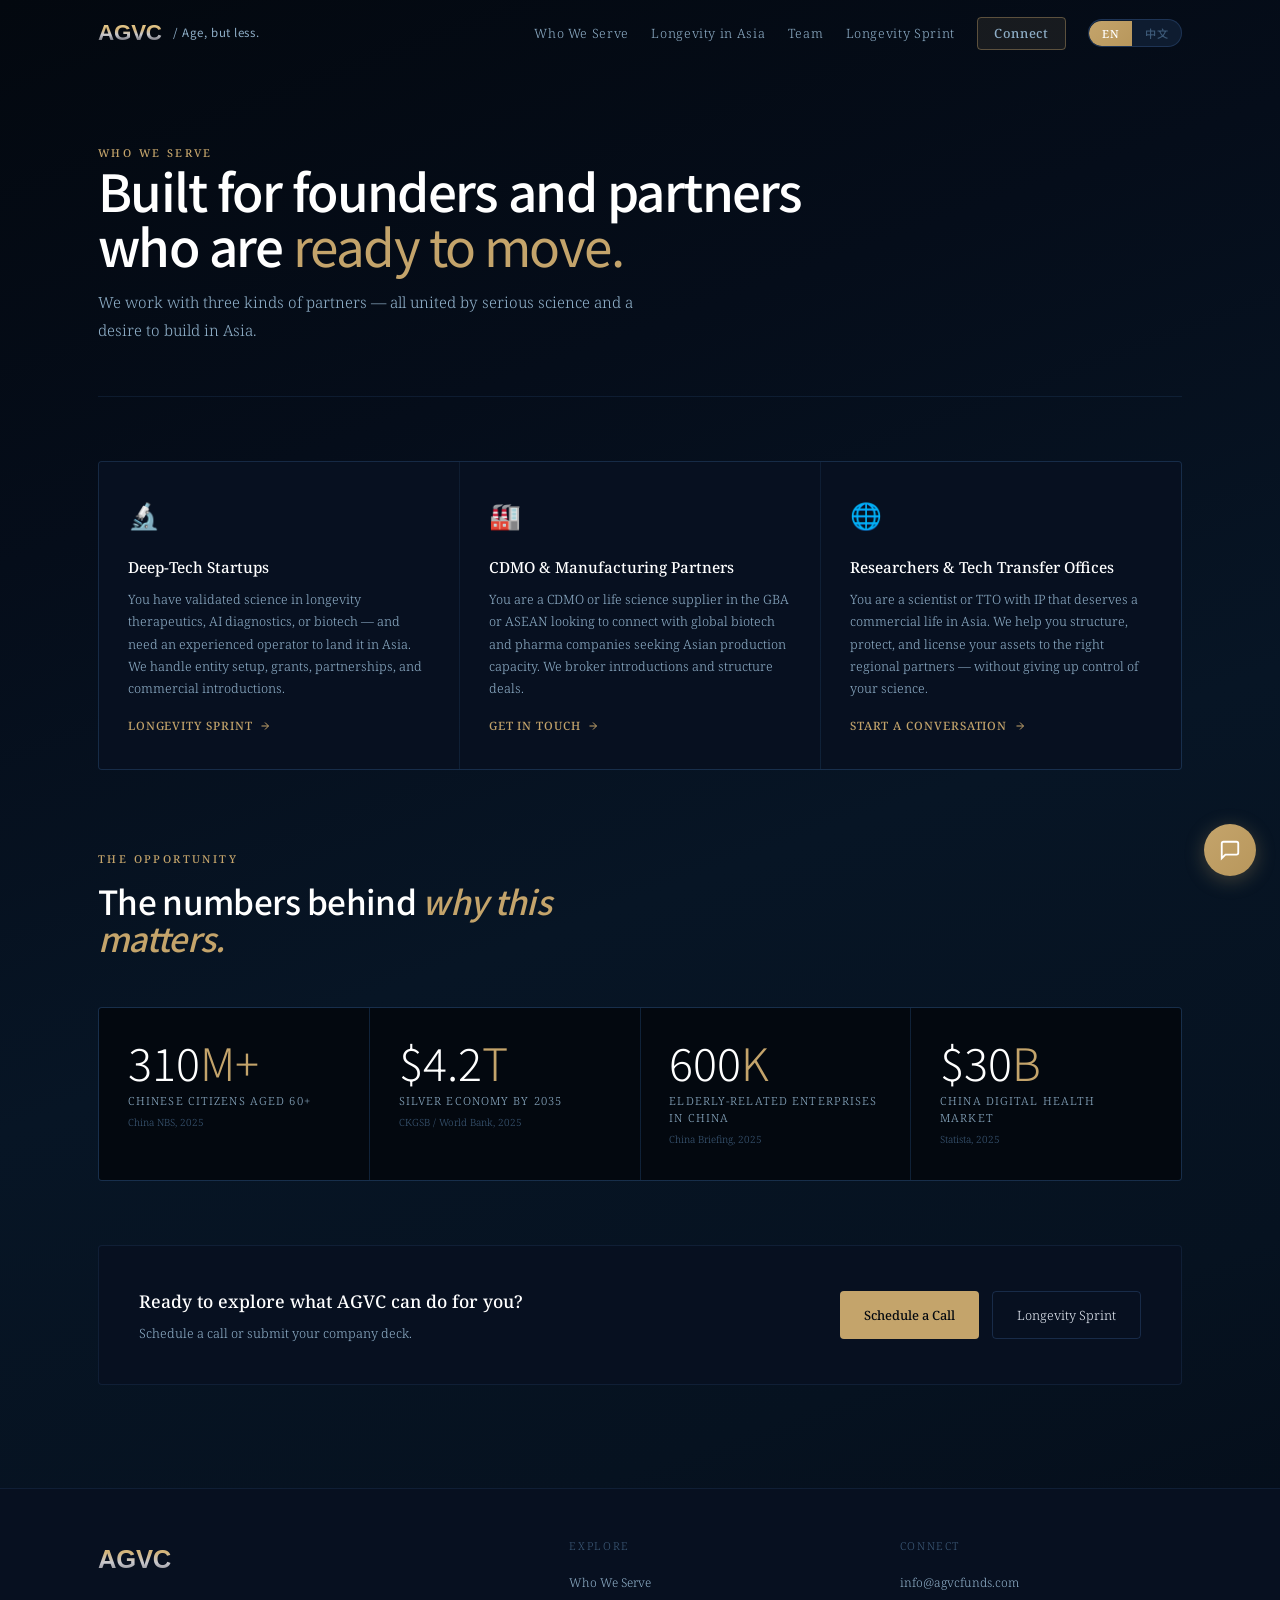
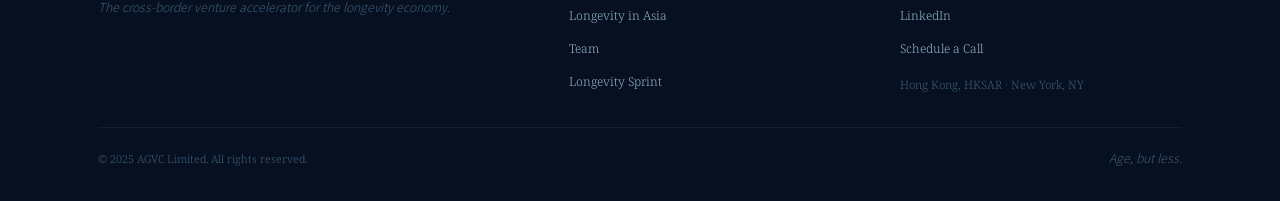
==== commit 7bc104e7: "Add files via upload" ====
--- a/about.html
+++ b/about.html
@@ -204,7 +204,7 @@
     .geo-stats{display:grid;grid-template-columns:1fr 1fr;gap:.5rem}
     .geo-stat{background:var(--ink-mid);border:1px solid var(--rule);border-radius:var(--r);padding:.9rem 1rem}
     .geo-stat-val{font-family:var(--serif);font-size:clamp(1.3rem,1.8vw,1.7rem);font-weight:300;color:#fff;line-height:1}
-    .geo-stat-val span{color:var(--teal)}
+    .geo-stat-val span{color:var(--gold)}
     .geo-stat-label{font-size:.68rem;letter-spacing:.06em;color:var(--text-dim);margin-top:.3rem;line-height:1.4}
     .geo-opps{background:var(--ink-mid);border:1px solid var(--rule);border-radius:var(--r);padding:1rem 1.2rem}
     .geo-opps-title{font-size:var(--fs-xs);letter-spacing:.14em;text-transform:uppercase;color:var(--text-muted);margin-bottom:.7rem}
@@ -370,14 +370,14 @@
     <a href="#hero" class="nav-logo">
       <span class="logo-word">AGVC</span>
       <span class="nav-word en">/ Age, but less.</span>
-      <span class="nav-word zh">/ 增长年岁，而不衰老。</span>
+      <span class="nav-word zh">/ 银发产业孵化器</span>
     </a>
     <div class="nav-right">
       <ul class="nav-links">
         <li><a href="/about"><span class="en">Who We Serve</span><span class="zh">服务对象</span></a></li>
-        <li><a href="/services"><span class="en">Services</span><span class="zh">服务内容</span></a></li>
         <li><a href="/longevity-asia"><span class="en">Longevity in Asia</span><span class="zh">亚洲长寿产业</span></a></li>
         <li><a href="/team"><span class="en">Team</span><span class="zh">团队</span></a></li>
+        <li><a href="/longevitysprint"><span class="en">Longevity Sprint</span><span class="zh">银发创投</span></a></li>
         <li><a href="/#contact" class="nav-cta"><span class="en">Connect</span><span class="zh">联系我们</span></a></li>
       </ul>
       <div class="lang-btn" id="lang-btn">
@@ -391,9 +391,9 @@
 <div class="mobile-menu-backdrop" id="mm-backdrop"></div>
 <div class="mobile-menu" id="mobile-menu">
   <a href="/partnering"><span class="en">Partnering</span><span class="zh">合作伙伴</span></a>
-  <a href="/services"><span class="en">Services</span><span class="zh">服务内容</span></a>
   <a href="/intelligence"><span class="en">Intelligence</span><span class="zh">产业洞察</span></a>
   <a href="/team"><span class="en">Team</span><span class="zh">团队</span></a>
+  <a href="/longevitysprint"><span class="en">Longevity Sprint</span><span class="zh">银发创投</span></a>
   <a href="/#contact"><span class="en">Connect</span><span class="zh">联系我们</span></a>
 </div>
 
@@ -415,7 +415,7 @@
         <div class="serve-title zh">深度科技初创企业</div>
         <div class="serve-body en">You have validated science in longevity therapeutics, AI diagnostics, or biotech — and need an experienced operator to land it in Asia. We handle entity setup, grants, partnerships, and commercial introductions.</div>
         <div class="serve-body zh">您拥有经过验证的长寿疗法、AI诊断或生物科技成果，需要有经验的运营伙伴协助在亚洲落地。我们负责实体设立、政府资助、合作对接及商业化引荐。</div>
-        <a href="/services" class="serve-cta"><span class="en">Our services</span><span class="zh">我们的服务</span> <svg viewBox="0 0 24 24"><path d="M5 12h14M12 5l7 7-7 7"/></svg></a>
+        <a href="/longevitysprint" class="serve-cta"><span class="en">Longevity Sprint</span><span class="zh">银发创投</span> <svg viewBox="0 0 24 24"><path d="M5 12h14M12 5l7 7-7 7"/></svg></a>
       </div>
       <div class="serve-card">
         <div class="serve-icon">🏭</div>
@@ -461,7 +461,7 @@
       </div>
       <div style="display:flex;gap:.8rem;flex-wrap:wrap">
         <a href="https://cal.com/justintso/intro" target="_blank" rel="noopener" style="display:inline-flex;align-items:center;gap:.5rem;padding:.75rem 1.5rem;background:var(--gold);color:var(--ink);font-size:var(--fs-sm);font-weight:500;border-radius:var(--r)"><span class="en">Schedule a Call</span><span class="zh">预约通话</span></a>
-        <a href="/services" style="display:inline-flex;align-items:center;gap:.5rem;padding:.75rem 1.5rem;border:1px solid var(--rule-hi);color:var(--text);font-size:var(--fs-sm);border-radius:var(--r)"><span class="en">View Services</span><span class="zh">查看服务</span></a>
+        <a href="/longevitysprint" style="display:inline-flex;align-items:center;gap:.5rem;padding:.75rem 1.5rem;border:1px solid var(--rule-hi);color:var(--text);font-size:var(--fs-sm);border-radius:var(--r)"><span class="en">Longevity Sprint</span><span class="zh">银发创投</span></a>
       </div>
     </div>
   </div>
@@ -481,9 +481,9 @@
         <div class="footer-col-title zh">探索</div>
         <ul class="footer-links">
           <li><a href="/about"><span class="en">Who We Serve</span><span class="zh">服务对象</span></a></li>
-          <li><a href="/services"><span class="en">Services</span><span class="zh">服务内容</span></a></li>
           <li><a href="/longevity-asia"><span class="en">Longevity in Asia</span><span class="zh">亚洲长寿产业</span></a></li>
           <li><a href="/team"><span class="en">Team</span><span class="zh">团队</span></a></li>
+          <li><a href="/longevitysprint"><span class="en">Longevity Sprint</span><span class="zh">银发创投</span></a></li>
         </ul>
       </div>
       <div class="footer-contact-col">
@@ -503,7 +503,7 @@
       <span class="footer-copy en">© 2025 AGVC Limited. All rights reserved.</span>
       <span class="footer-copy zh">© 2025 AGVC Limited. 版权所有。</span>
       <span class="footer-italic en">Age, but less.</span>
-      <span class="footer-italic zh">增长年岁，而不衰老。</span>
+      <span class="footer-italic zh">银发产业孵化器</span>
     </div>
   </div>
 </footer>
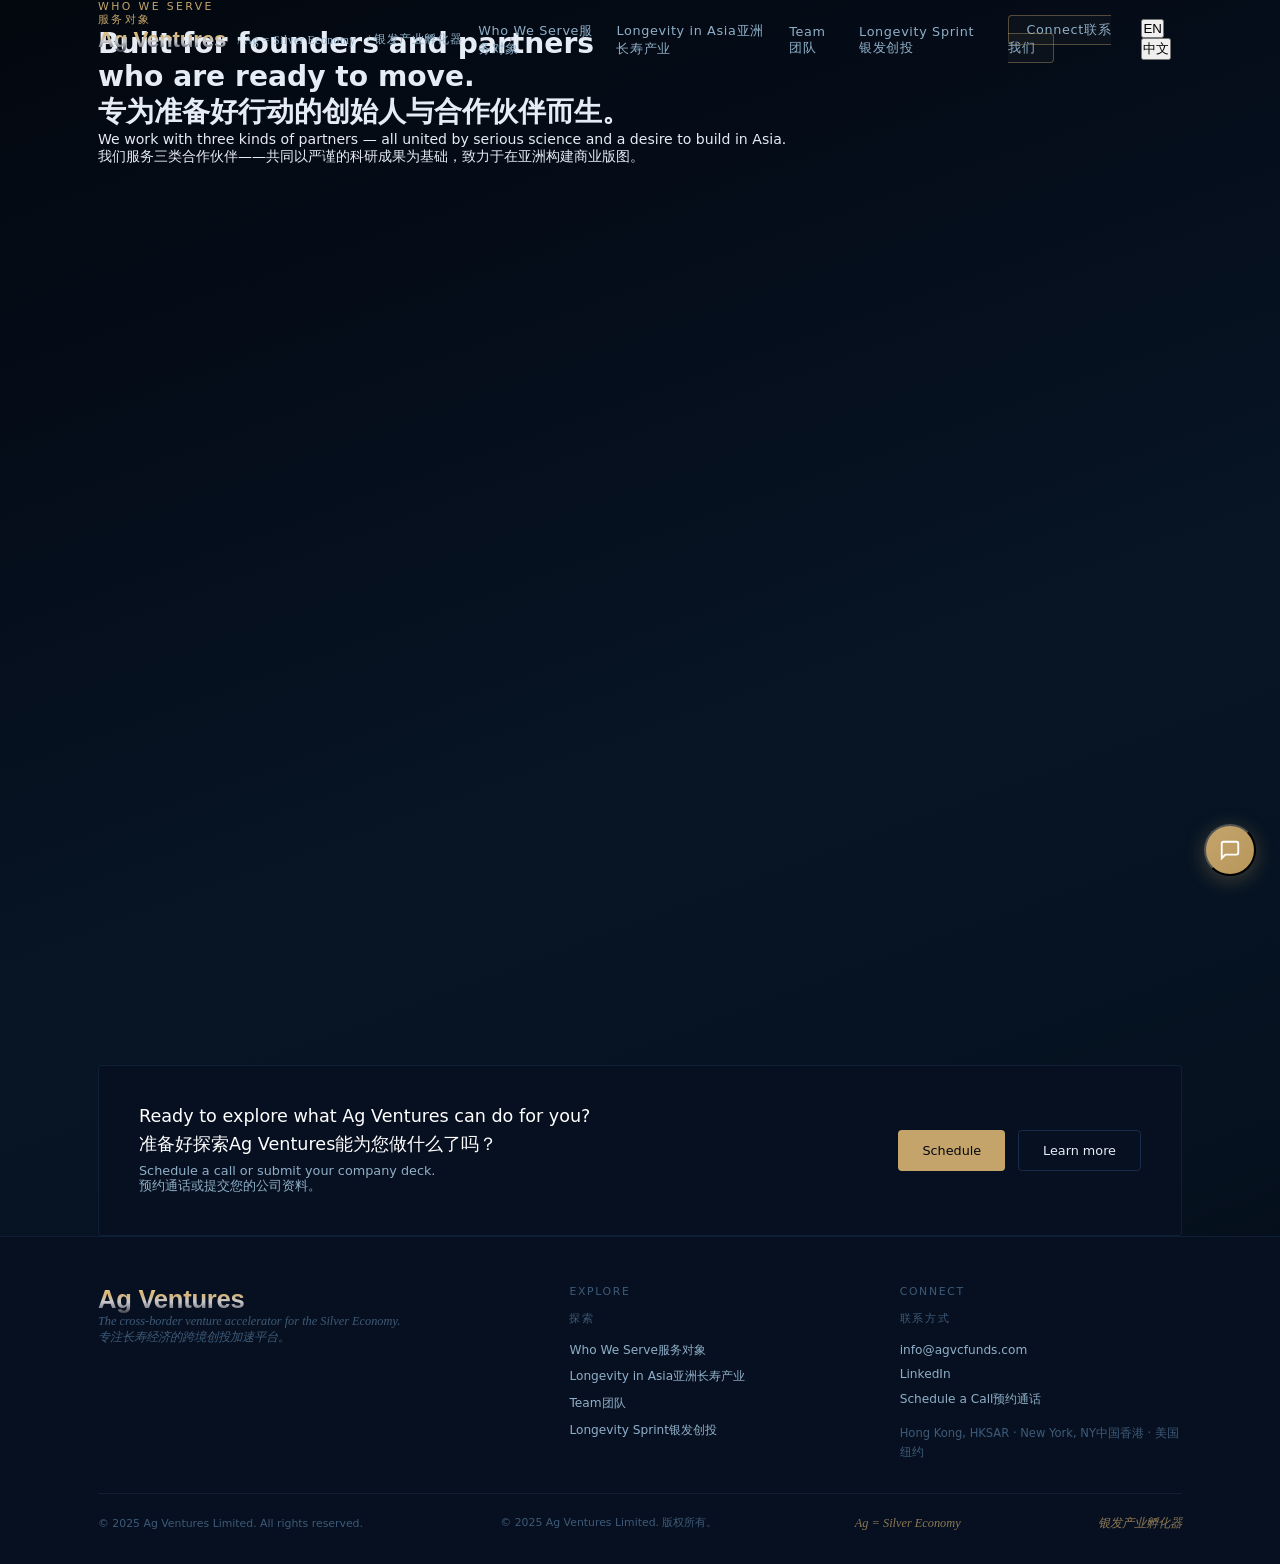
==== commit b43e1eb2: "Rename AGVC to Ag Ventures and align messaging to Silver Economy positioning." ====
--- a/about.html
+++ b/about.html
@@ -1,652 +1,18 @@
 <!DOCTYPE html>
-<html lang="en" data-lang="en" style="visibility:visible">
+<html lang="en">
 <head>
-  <meta charset="UTF-8"/>
-  <meta name="viewport" content="width=device-width, initial-scale=1.0"/>
-  <title>Who We Serve — AGVC</title>
-  <meta name="description" content="AGVC works with deep-tech founders, CDMOs, and research institutions to commercialise longevity science across Asia."/>
-  <link rel="icon" type="image/png" href="/images/logo2__new_.png"/>
-  <link rel="preconnect" href="https://fonts.googleapis.com"/>
-  <link rel="preconnect" href="https://fonts.gstatic.com" crossorigin/>
-  <link href="https://fonts.googleapis.com/css2?family=Noto+Serif:ital,wght@0,300;0,400;0,500;1,300;1,400;1,500&family=Noto+Sans+SC:wght@300;400;500&display=swap" rel="stylesheet"/>
+  <meta charset="UTF-8" />
+  <meta name="viewport" content="width=device-width, initial-scale=1.0" />
+  <title>Who We Serve — Ag Ventures</title>
+  <meta name="description" content="Ag Ventures works with deep-tech founders, CDMOs, and research institutions to commercialize the Silver Economy across Asia." />
   <style>
-    /* ── TOKENS ─────────────────────────────────────────── */
-    :root{
-      --ink:#03080f;--ink-mid:#071020;--ink-soft:#0e1c30;
-      --rule:rgba(80,130,200,0.13);--rule-hi:rgba(80,130,200,0.24);
-      --text:#e6ecf5;--text-dim:#8fafc8;--text-muted:#3d5a78;
-      --gold:#c4a46b;--gold-dim:rgba(196,164,107,0.1);--gold-glow:rgba(196,164,107,0.04);
-      --blue-acc:#3a7bd5;--blue-dim:rgba(58,123,213,0.12);
-      --grad:linear-gradient(135deg,#c4a46b 0%,#b8975c 100%);
-      --grad-hover:linear-gradient(135deg,#d0b078 0%,#c4a46b 100%);
-      --grad-border:rgba(196,164,107,0.4);
-      --teal:#c4a46b;--teal-dim:rgba(196,164,107,0.1);
-      --serif:'Satoshi','Noto Sans SC',sans-serif;
-      --sans:'Noto Serif','Noto Sans SC',Georgia,serif;
-      --fs-hero:clamp(2.4rem,5vw,4.8rem);--fs-h2:clamp(1.5rem,2.6vw,2.3rem);
-      --fs-body:clamp(.88rem,1vw,.97rem);--fs-sm:.8rem;--fs-xs:.68rem;
-      --max:1180px;--gap:clamp(1.5rem,4vw,3rem);--r:4px;
-    }
-    *,*::before,*::after{box-sizing:border-box;margin:0;padding:0}
-    html{scroll-behavior:smooth}
-    body{background:linear-gradient(160deg,#03080f 0%,#050d1a 25%,#071525 50%,#061220 75%,#040b16 100%);background-attachment:scroll;color:var(--text);font-family:var(--sans);font-size:var(--fs-body);font-weight:300;line-height:1.72;-webkit-font-smoothing:antialiased;overflow-x:hidden}
-    a{color:inherit;text-decoration:none}
-    img{display:block;max-width:100%}
-    .wrap{max-width:var(--max);margin:0 auto;padding:0 clamp(1.25rem,5vw,3rem)}
-    .label{font-size:var(--fs-xs);font-weight:500;letter-spacing:.22em;text-transform:uppercase;color:var(--teal)}
-    .sr{position:absolute;width:1px;height:1px;overflow:hidden;clip:rect(0,0,0,0)}
-
-    /* ── LANGUAGE SWITCH ── */
-    [data-lang="zh"] .en{display:none!important}
-    [data-lang="en"] .zh{display:none!important}
-    /* Prevent flash of hidden content before JS sets data-lang */
-    html:not([data-lang]) .en, html:not([data-lang]) .zh{display:revert}
-    .lang-btn{
-      display:flex;align-items:center;gap:0;
-      background:var(--ink-soft);border:1px solid var(--rule-hi);
-      border-radius:20px;overflow:hidden;padding:0;cursor:pointer;
-    }
-    .lang-opt{
-      padding:.32rem .8rem;font-size:.7rem;font-weight:500;letter-spacing:.06em;
-      border:none;background:none;color:var(--text-muted);cursor:pointer;
-      font-family:var(--sans);transition:all .2s;
-    }
-    .lang-opt.active{background:var(--grad);color:#fff;}
-    .lang-opt:first-child{border-radius:20px 0 0 20px}
-    .lang-opt:last-child{border-radius:0 20px 20px 0}
-
-    /* ── NAV ── */
-    nav{position:fixed;top:0;left:0;right:0;z-index:200;border-bottom:1px solid transparent;transition:background .3s,border-color .3s}
-    nav.on{background:rgba(3,8,15,.97);backdrop-filter:blur(14px);border-color:var(--rule)}
-    .nav-row{max-width:var(--max);margin:0 auto;padding:1.2rem clamp(1.25rem,5vw,3rem);display:flex;align-items:center;justify-content:space-between;gap:1rem}
-    .nav-logo{display:flex;align-items:center;gap:.7rem;flex-shrink:0}
-    .nav-logo img{height:26px;width:auto;object-fit:contain}
-    .nav-word{font-size:.72rem;font-weight:400;letter-spacing:.05em;color:var(--text-dim);font-family:var(--serif)}
-    /* ── LOGO WORDMARK (brand-book gold gradient) ── */
-    .logo-word{font-family:'Montserrat',sans-serif;font-weight:800;font-size:1.4rem;letter-spacing:-.01em;background:linear-gradient(to bottom,#f0d696 0%,#d4b478 32%,#c8c8cd 55%,#8a8a92 74%,#2a2a30 100%);-webkit-background-clip:text;-webkit-text-fill-color:transparent;background-clip:text;line-height:1}
-    .hero-logo-word{font-family:'Montserrat',sans-serif;font-weight:800;font-size:clamp(2rem,4vw,3rem);letter-spacing:-.02em;background:linear-gradient(to bottom,#f4dca0 0%,#d8b87c 34%,#d0d0d6 58%,#9a9aa2 78%,#4a4a52 100%);-webkit-background-clip:text;-webkit-text-fill-color:transparent;background-clip:text;line-height:1;display:inline-block}
-
-    .nav-right{display:flex;align-items:center;gap:1.4rem}
-    .nav-links{display:flex;align-items:center;gap:1.4rem;list-style:none}
-    .nav-links a{font-size:var(--fs-sm);color:var(--text-dim);letter-spacing:.05em;transition:color .2s}
-    .nav-links a:hover{color:var(--text)}
-    .nav-cta{font-size:var(--fs-sm);font-weight:500;letter-spacing:.08em;padding:.4rem 1rem;border:1px solid var(--gold);color:#4db8a8;border-radius:var(--r);transition:all .25s;background:var(--teal-dim);border-color:var(--grad-border)}
-    .nav-cta:hover{background:var(--grad);color:#fff;border-color:transparent}
-
-    /* ── HERO ── */
-    #hero{min-height:100vh;min-height:-webkit-fill-available;min-height:100svh;display:flex;flex-direction:column;justify-content:flex-end;padding-bottom:clamp(4rem,9vw,7rem);position:relative;overflow:hidden;background:#03080f}
-    .hero-bg{position:absolute;inset:0;z-index:0;background:radial-gradient(ellipse 90% 65% at 65% 15%,rgba(20,70,160,.22) 0%,transparent 65%),radial-gradient(ellipse 55% 75% at 5% 90%,rgba(15,55,120,.14) 0%,transparent 60%)}
-    .hero-grid{position:absolute;inset:0;z-index:0;background-image:linear-gradient(var(--rule) 1px,transparent 1px),linear-gradient(90deg,var(--rule) 1px,transparent 1px);background-size:72px 72px;-webkit-mask-image:radial-gradient(ellipse 85% 75% at 50% 50%,black 20%,transparent 100%);mask-image:radial-gradient(ellipse 85% 75% at 50% 50%,black 20%,transparent 100%)}
-    .hero-map{position:absolute;right:-3%;top:50%;transform:translateY(-50%);width:clamp(280px,44vw,580px);opacity:.055;z-index:0;pointer-events:none}
-    .hero-content{position:relative;z-index:1}
-    .hero-logo-wrap{margin-bottom:2rem}
-    .hero-logo-img{height:clamp(34px,5vw,52px);width:auto;object-fit:contain;opacity:.95}
-    .hero-eye{display:flex;align-items:center;gap:.9rem;margin-bottom:2rem}
-    .hero-eye-line{width:36px;height:1px;background:var(--teal)}
-    h1.hero-h{font-family:var(--serif);font-size:var(--fs-hero);font-weight:500;font-style:normal;letter-spacing:-.03em;line-height:1.08;color:#fff;max-width:820px;margin-bottom:1.5rem}
-    h1.hero-h.zh-headline{font-style:normal;font-family:var(--sans);font-weight:300;letter-spacing:.03em}
-    h1.hero-h strong{font-style:normal;font-weight:400;color:var(--gold)}
-    .hero-sub{font-size:clamp(.9rem,1.3vw,1.07rem);font-weight:300;color:var(--text-dim);max-width:520px;line-height:1.82;margin-bottom:1.4rem}
-    .hero-paths{display:flex;gap:1rem;flex-wrap:wrap;margin-bottom:3.5rem}
-    .path-card{flex:1;min-width:200px;padding:1.2rem 1.4rem;border-radius:var(--r);cursor:pointer;transition:all .25s;text-align:left;font-family:var(--sans);border:1px solid var(--rule-hi)}
-    .path-card.primary{background:var(--gold);border-color:var(--gold);color:var(--ink)}
-    .path-card.primary:hover{opacity:.9}
-    .path-card.secondary{background:var(--blue-dim);border-color:rgba(58,123,213,.3);color:var(--text)}
-    .path-card.secondary:hover{background:rgba(58,123,213,.2);border-color:rgba(58,123,213,.5)}
-    .path-card-label{font-size:.67rem;font-weight:500;letter-spacing:.16em;text-transform:uppercase;margin-bottom:.4rem;opacity:.7}
-    .path-card-main{font-size:.92rem;font-weight:500;line-height:1.3}
-    .path-card-sub{font-size:.72rem;margin-top:.3rem;opacity:.65;line-height:1.4}
-    .hero-stats{padding-top:2rem;border-top:1px solid var(--rule);display:grid;grid-template-columns:repeat(4,1fr);max-width:680px}
-    .hstat{padding:.8rem 1.2rem .8rem 0}
-    .hstat-num{font-family:var(--serif);font-size:clamp(1.4rem,2.4vw,2rem);font-weight:300;color:#fff;line-height:1}
-    .hstat-num span{color:var(--gold)}
-    .hstat-lbl{font-size:.64rem;letter-spacing:.1em;text-transform:uppercase;color:var(--text-dim);margin-top:.3rem;opacity:.7}
-
-    /* ── SECTION ── */
-    section{padding:clamp(3.5rem,7vw,7rem) 0}
-    .sec-hd{margin-bottom:clamp(2rem,4vw,4rem)}
-    .sec-hd .label{margin-bottom:.8rem}
-    .sec-title{font-family:var(--serif);font-size:var(--fs-h2);font-weight:500;line-height:1.12;color:#fff;max-width:580px;letter-spacing:-.02em}
-    .sec-title.zh-title{font-family:var(--sans);font-style:normal;font-weight:300;letter-spacing:.02em}
-    .sec-title em{font-style:italic;color:var(--gold)}
-
-    /* ── WHO WE SERVE ── */
-    #serve{background:var(--ink-mid);border-top:1px solid var(--rule);border-bottom:1px solid var(--rule);scroll-margin-top:60px}
-    .serve-grid{display:grid;grid-template-columns:repeat(3,1fr);gap:1px;background:var(--rule);border:1px solid var(--rule);border-radius:var(--r);overflow:hidden}
-    .serve-card{background:var(--ink-mid);padding:2rem 1.8rem;transition:background .2s}
-    .serve-card:hover{background:var(--ink-soft)}
-    .serve-icon{font-size:1.6rem;margin-bottom:1rem}
-    .serve-title{font-size:.95rem;font-weight:500;color:#fff;margin-bottom:.5rem}
-    .serve-body{font-size:var(--fs-sm);color:var(--text-dim);line-height:1.75}
-    .serve-cta{margin-top:1rem;display:inline-flex;align-items:center;gap:.4rem;font-size:.72rem;letter-spacing:.08em;text-transform:uppercase;color:var(--teal);font-weight:500}
-    .serve-cta svg{width:12px;height:12px;stroke:currentColor;fill:none;stroke-width:2}
-
-    /* ── IMPACT ── */
-    #impact{background:var(--ink);border-bottom:1px solid var(--rule)}
-    .impact-nums{display:grid;grid-template-columns:repeat(4,1fr);gap:1px;background:var(--rule);border:1px solid var(--rule);border-radius:var(--r);overflow:hidden;margin-bottom:3rem}
-    .impact-num-card{background:var(--ink);padding:2rem 1.8rem}
-    .impact-val{font-family:var(--serif);font-size:clamp(2rem,3.5vw,3rem);font-weight:300;color:#fff;line-height:1}
-    .impact-val span{color:var(--gold)}
-    .impact-label{font-size:.7rem;letter-spacing:.1em;text-transform:uppercase;color:var(--text-dim);margin-top:.5rem;line-height:1.5}
-    .impact-src{font-size:.62rem;color:var(--text-muted);margin-top:.25rem}
-
-    /* ── THESIS ── */
-    #thesis{background:var(--ink-mid);border-top:1px solid var(--rule);border-bottom:1px solid var(--rule)}
-    .thesis-2col{display:grid;grid-template-columns:1fr 1fr;gap:var(--gap);align-items:start}
-    .thesis-body{font-size:clamp(.92rem,1.15vw,1.02rem);color:var(--text);line-height:1.82;opacity:.85}
-    .thesis-body p+p{margin-top:1.1em}
-    .thesis-body strong{color:#fff;font-weight:400;opacity:1}
-    .thesis-pull{font-family:var(--serif);font-style:italic;font-size:clamp(1.1rem,1.6vw,1.45rem);font-weight:300;line-height:1.45;color:var(--text);border-left:2px solid var(--teal);padding-left:1.4rem;margin-bottom:2rem}
-    .thesis-pull.zh-pull{font-family:var(--sans);font-style:normal;font-size:clamp(1rem,1.4vw,1.25rem)}
-    .tags{display:flex;flex-wrap:wrap;gap:.4rem;margin-top:2rem}
-    .tag{font-size:.66rem;letter-spacing:.1em;text-transform:uppercase;padding:.28rem .72rem;border:1px solid var(--rule-hi);color:var(--text-muted);border-radius:20px}
-    .force-3{display:grid;grid-template-columns:repeat(3,1fr);gap:1px;background:var(--rule);border:1px solid var(--rule);border-radius:var(--r);overflow:hidden;margin-top:2.5rem}
-    .force-card{background:var(--ink-mid);padding:1.6rem 1.4rem}
-    .force-icon{font-size:1.3rem;margin-bottom:.8rem}
-    .force-title{font-size:.85rem;font-weight:500;color:#fff;margin-bottom:.35rem}
-    .force-body{font-size:var(--fs-sm);color:var(--text);line-height:1.72;opacity:.8}
-
-    /* ── SERVICES ── */
-    #services{background:var(--ink)}
-    .svc-tabs{display:flex;gap:.5rem;flex-wrap:wrap;margin-bottom:2.5rem;border-bottom:1px solid var(--rule);padding-bottom:0}
-    .svc-tab{font-size:var(--fs-sm);font-weight:400;letter-spacing:.05em;padding:.65rem 1.1rem;border:none;background:none;color:var(--text-muted);cursor:pointer;border-bottom:2px solid transparent;margin-bottom:-1px;transition:color .2s,border-color .2s;font-family:var(--sans)}
-    .svc-tab:hover{color:var(--text)}
-    .svc-tab.active{color:var(--teal);border-bottom-color:var(--teal)}
-    .svc-panel{display:none}
-    .svc-panel.active{display:grid;grid-template-columns:1fr 1fr;gap:var(--gap);align-items:start}
-    .svc-badge{display:inline-flex;align-items:center;gap:.5rem;font-size:var(--fs-xs);letter-spacing:.15em;text-transform:uppercase;color:var(--gold);margin-bottom:1.1rem}
-    .svc-badge-dot{width:6px;height:6px;background:var(--teal);border-radius:50%}
-    .svc-h{font-family:var(--serif);font-size:clamp(1.4rem,2vw,1.9rem);font-weight:300;color:#fff;line-height:1.2;margin-bottom:.9rem}
-    .svc-h.zh-h{font-family:var(--sans);font-style:normal;font-weight:300}
-    .svc-intro{font-size:clamp(.88rem,1.1vw,.98rem);color:var(--text-dim);line-height:1.8;margin-bottom:1.6rem}
-    .svc-acc-btn{display:flex;align-items:center;justify-content:space-between;width:100%;background:none;border:none;border-top:1px solid var(--rule);padding:.65rem 0;font-family:var(--sans);font-size:var(--fs-xs);font-weight:500;letter-spacing:.16em;text-transform:uppercase;color:var(--text-muted);cursor:pointer;margin-bottom:0;transition:color .2s}
-    .svc-acc-btn:hover{color:var(--text-dim)}
-    .svc-acc-btn.open{color:var(--teal)}
-    .svc-acc-btn.open .svc-acc-arr{transform:rotate(90deg)}
-    .svc-acc-arr{transition:transform .25s;font-size:.7rem;margin-left:.5rem}
-    .svc-acc-body{max-height:0;overflow:hidden;transition:max-height .35s ease}
-    .svc-del-list{list-style:none;display:flex;flex-direction:column;gap:.45rem;margin-bottom:1.5rem;padding-top:.5rem}
-    .svc-del-list li{font-size:var(--fs-sm);color:var(--text);display:flex;align-items:flex-start;gap:.6rem;line-height:1.6}
-    .svc-del-list li::before{content:'→';color:var(--gold);font-size:.7rem;margin-top:.2rem;flex-shrink:0}
-    .svc-pills{display:flex;flex-wrap:wrap;gap:.4rem}
-    .pill{font-size:.65rem;letter-spacing:.08em;text-transform:uppercase;padding:.2rem .65rem;background:var(--teal-dim);color:var(--teal);border-radius:20px}
-    .svc-card{background:var(--ink-mid);border:1px solid var(--rule);border-radius:var(--r);overflow:hidden}
-    .svc-card-head{padding:1.3rem 1.5rem;border-bottom:1px solid var(--rule);background:rgba(13,158,140,0.04)}
-    .svc-card-head-label{font-size:var(--fs-xs);letter-spacing:.14em;text-transform:uppercase;color:var(--text-muted);margin-bottom:.3rem}
-    .svc-card-head-val{font-family:var(--serif);font-size:clamp(1.2rem,1.8vw,1.6rem);font-weight:300;color:#fff}
-    .svc-card-body{padding:1.3rem 1.5rem}
-    .svc-row{display:flex;justify-content:space-between;align-items:baseline;padding:.5rem 0;border-bottom:1px solid var(--rule);font-size:var(--fs-sm)}
-    .svc-row:last-child{border-bottom:none}
-    .svc-row-k{color:var(--text-dim);font-size:.7rem}
-    .svc-row-v{color:var(--text);font-weight:500;text-align:right;max-width:55%}
-
-    /* ── TEAM GRID ── */
-    #advisors{background:var(--ink-mid);border-top:1px solid var(--rule);border-bottom:1px solid var(--rule)}
-    .adv-grid{display:grid;grid-template-columns:repeat(2,1fr);gap:1px;background:var(--rule);border:1px solid var(--rule);border-radius:var(--r);overflow:hidden}
-    .adv-card{background:var(--ink-mid);padding:1.7rem;display:flex;gap:1.1rem;align-items:flex-start;transition:background .2s}
-    .adv-card:hover{background:var(--ink-soft)}
-    .adv-photo{width:54px;height:54px;border-radius:50%;overflow:hidden;flex-shrink:0;background:var(--ink-soft);border:1px solid var(--rule-hi)}
-    .adv-photo img{width:100%;height:100%;object-fit:cover}
-    .adv-init{width:54px;height:54px;border-radius:50%;background:var(--ink-soft);border:1px solid var(--rule-hi);display:flex;align-items:center;justify-content:center;font-family:var(--serif);font-size:1rem;font-style:italic;color:var(--gold);font-weight:300;flex-shrink:0}
-    .adv-name{font-size:.87rem;font-weight:500;color:#fff;margin-bottom:.12rem}
-    .adv-title{font-size:.74rem;color:var(--text-dim);line-height:1.5}
-
-    /* ── GEO SWITCHER ── */
-    #china{background:var(--ink);border-top:1px solid var(--rule);border-bottom:1px solid var(--rule)}
-    .geo-layout{display:grid;grid-template-columns:1fr 340px;gap:var(--gap);align-items:start}
-    .geo-map-wrap{background:var(--ink-mid);border:1px solid var(--rule);border-radius:var(--r);overflow:hidden}
-    .geo-map-wrap svg{width:100%;display:block}
-    .land{fill:var(--ink-soft);stroke:rgba(80,130,200,0.18);stroke-width:.5}
-    .geo-panel{display:flex;flex-direction:column;gap:.9rem}
-    .geo-panel-head{background:var(--ink-mid);border:1px solid var(--rule);border-radius:var(--r);padding:1.2rem 1.3rem}
-    .geo-panel-title{font-size:1.05rem;font-weight:500;color:#fff;margin-bottom:.15rem}
-    .geo-panel-sub{font-size:var(--fs-sm);color:var(--text-dim);margin-top:.15rem}
-    .geo-stats{display:grid;grid-template-columns:1fr 1fr;gap:.5rem}
-    .geo-stat{background:var(--ink-mid);border:1px solid var(--rule);border-radius:var(--r);padding:.9rem 1rem}
-    .geo-stat-val{font-family:var(--serif);font-size:clamp(1.3rem,1.8vw,1.7rem);font-weight:300;color:#fff;line-height:1}
-    .geo-stat-val span{color:var(--gold)}
-    .geo-stat-label{font-size:.68rem;letter-spacing:.06em;color:var(--text-dim);margin-top:.3rem;line-height:1.4}
-    .geo-opps{background:var(--ink-mid);border:1px solid var(--rule);border-radius:var(--r);padding:1rem 1.2rem}
-    .geo-opps-title{font-size:var(--fs-xs);letter-spacing:.14em;text-transform:uppercase;color:var(--text-muted);margin-bottom:.7rem}
-    .geo-opp{display:flex;align-items:flex-start;gap:.6rem;padding:.4rem 0;border-bottom:1px solid var(--rule)}
-    .geo-opp:last-child{border-bottom:none;padding-bottom:0}
-    .geo-opp-dot{width:5px;height:5px;border-radius:50%;background:var(--teal);flex-shrink:0;margin-top:.38rem}
-    .geo-opp-text{font-size:var(--fs-sm);color:var(--text-dim);line-height:1.55}
-    .geo-opp-text strong{color:var(--text);font-weight:500}
-    .geo-region-btns{display:flex;gap:.5rem;flex-wrap:wrap;margin-bottom:1.5rem}
-    .geo-rbtn{background:none;border:1px solid var(--rule);color:var(--text-muted);font-family:var(--sans);font-size:var(--fs-sm);padding:.4rem .95rem;border-radius:20px;cursor:pointer;transition:all .2s}
-    .geo-rbtn:hover{border-color:var(--rule-hi);color:var(--text-dim)}
-    .geo-rbtn.active{background:var(--teal-dim);border-color:rgba(13,158,140,.35);color:var(--teal)}
-
-    /* ── NEWS ── */
-    #news{background:var(--ink-mid);border-bottom:1px solid var(--rule)}
-    .news-grid{display:grid;grid-template-columns:repeat(3,1fr);gap:1.2rem}
-    .news-card{display:block;background:var(--ink);border:1px solid var(--rule);border-radius:var(--r);overflow:hidden;transition:border-color .2s;cursor:pointer}
-    .news-card:hover{border-color:var(--rule-hi)}
-    .news-card-img{height:130px;background:var(--ink-soft);display:flex;align-items:center;justify-content:center;overflow:hidden;position:relative}
-    .news-card-img-placeholder{font-size:2rem;opacity:.3}
-    .news-card-tag{position:absolute;top:.7rem;left:.7rem;font-size:.6rem;letter-spacing:.12em;text-transform:uppercase;padding:.18rem .55rem;background:var(--gold-dim);color:var(--gold);border-radius:20px;border:1px solid rgba(196,164,107,.2)}
-    .news-card-body{padding:1.2rem}
-    .news-card-date{font-size:.65rem;letter-spacing:.1em;text-transform:uppercase;color:var(--text-muted);margin-bottom:.5rem}
-    .news-card-title{font-size:.87rem;font-weight:500;color:#fff;line-height:1.4;margin-bottom:.5rem}
-    .news-card-excerpt{font-size:.76rem;color:var(--text-dim);line-height:1.65}
-    .news-more{display:inline-flex;align-items:center;gap:.4rem;font-size:.72rem;letter-spacing:.1em;text-transform:uppercase;color:var(--teal);margin-top:2rem;font-weight:500}
-    .news-more svg{width:12px;height:12px;stroke:currentColor;fill:none;stroke-width:2}
-
-    /* ── PRESENCE ── */
-    #presence{background:var(--ink);border-top:1px solid var(--rule);border-bottom:1px solid var(--rule)}
-    .presence-2col{display:grid;grid-template-columns:1fr 1fr;gap:var(--gap);align-items:start}
-    .map-frame{border-radius:var(--r);overflow:hidden;border:1px solid var(--rule);background:var(--ink-soft)}
-    .map-frame img{width:100%;display:block;opacity:.7}
-    .geo-list{display:flex;flex-direction:column;gap:1.1rem}
-    .geo-item{padding-bottom:1.1rem;border-bottom:1px solid var(--rule)}
-    .geo-item:last-child{border-bottom:none;padding-bottom:0}
-    .geo-name{font-size:.87rem;font-weight:500;color:#fff;margin-bottom:.22rem}
-    .geo-desc{font-size:var(--fs-sm);color:var(--text-dim);line-height:1.68}
-
-    /* ── CONTACT ── */
-    #contact{background:var(--ink-mid);border-top:1px solid var(--rule)}
-    .contact-2col{display:grid;grid-template-columns:1fr 1fr;gap:var(--gap);align-items:start}
-    .contact-paths{display:flex;flex-direction:column;gap:.8rem;margin-top:1.5rem;margin-bottom:1.5rem}
-    .contact-path{display:flex;align-items:flex-start;gap:1rem;padding:1.1rem 1.2rem;border:1px solid var(--rule);border-radius:var(--r);transition:border-color .2s,background .2s;cursor:pointer;background:transparent;font-family:var(--sans);text-align:left;width:100%;text-decoration:none}
-    .contact-path:hover{border-color:var(--rule-hi);background:var(--ink-mid)}
-    .contact-path-icon{font-size:1.2rem;flex-shrink:0;margin-top:.05rem}
-    .contact-path-title{font-size:.85rem;font-weight:500;color:#fff;margin-bottom:.15rem}
-    .contact-path-sub{font-size:.73rem;color:var(--text-dim);line-height:1.5}
-    .contact-links{display:flex;flex-direction:column;gap:.65rem;margin-top:1.5rem}
-    .contact-link{display:flex;align-items:center;gap:.7rem;font-size:var(--fs-sm);color:var(--text-dim);transition:color .2s}
-    .contact-link:hover{color:var(--gold)}
-    .contact-link svg{width:13px;height:13px;stroke:currentColor;fill:none;stroke-width:1.5;flex-shrink:0}
-    .cf{background:var(--ink);border:1px solid var(--rule);border-radius:var(--r);padding:clamp(1.4rem,2.5vw,2.2rem)}
-    .fg{margin-bottom:1rem}
-    .fl{display:block;font-size:var(--fs-xs);letter-spacing:.14em;text-transform:uppercase;color:var(--text-muted);margin-bottom:.4rem}
-    .fi,.fta,.fsel{width:100%;background:var(--ink-mid);border:1px solid var(--rule-hi);color:var(--text);font-family:var(--sans);font-size:var(--fs-sm);font-weight:300;padding:.68rem .9rem;border-radius:var(--r);outline:none;transition:border-color .2s;appearance:none}
-    .fi:focus,.fta:focus,.fsel:focus{border-color:var(--teal)}
-    .fi::placeholder,.fta::placeholder{color:var(--text-muted)}
-    .fta{resize:vertical;min-height:95px}
-    .fr{display:grid;grid-template-columns:1fr 1fr;gap:.9rem}
-    .fsub{width:100%;padding:.78rem;background:var(--grad);color:#fff;font-family:var(--sans);font-size:var(--fs-sm);font-weight:500;letter-spacing:.08em;border:none;border-radius:var(--r);cursor:pointer;transition:opacity .2s}
-    .fsub:hover{opacity:.88}
-    .fnote{font-size:.68rem;color:var(--text-muted);text-align:center;margin-top:.65rem}
-
-    /* ── FOOTER ── */
-    footer{background:var(--ink-mid);border-top:1px solid var(--rule);padding:3rem 0 2rem}
-    .footer-main{display:grid;grid-template-columns:1.5fr 1fr 1fr;gap:3rem;align-items:start;margin-bottom:2rem}
-    .footer-italic{font-family:var(--serif);font-style:italic;font-size:.77rem;color:var(--text-muted)}
-    .footer-brand{font-family:'Montserrat',sans-serif;font-weight:800;font-size:1.6rem;letter-spacing:-.01em;background:linear-gradient(to bottom,#f0d696,#d4b478 34%,#c8c8cd 58%,#8a8a92 78%,#3a3a42);-webkit-background-clip:text;-webkit-text-fill-color:transparent;background-clip:text;margin-bottom:1rem;display:inline-block}
-    .footer-tagline{font-family:var(--serif);font-style:italic;font-size:.77rem;color:var(--text-muted)}
-    .footer-offices{display:flex;flex-wrap:wrap;gap:1.5rem;margin-top:1rem}
-    .footer-office{font-size:.72rem;color:var(--text-muted);line-height:1.6}
-    .footer-office strong{display:block;color:var(--text-dim);font-weight:500;font-size:.7rem;letter-spacing:.08em;text-transform:uppercase;margin-bottom:.15rem}
-    .footer-col-title{font-size:var(--fs-xs);letter-spacing:.15em;text-transform:uppercase;color:var(--text-muted);margin-bottom:.9rem}
-    .footer-links{list-style:none;display:flex;flex-direction:column;gap:.55rem}
-    .footer-links a{font-size:.76rem;color:var(--text-dim);transition:color .2s}
-    .footer-links a:hover{color:var(--text)}
-    .footer-bottom{padding-top:1.3rem;border-top:1px solid var(--rule);display:flex;align-items:center;justify-content:space-between;flex-wrap:wrap;gap:.8rem}
-    .footer-copy{font-size:.68rem;color:var(--text-muted)}
-
-    /* ── AI CHATBOT ── */
-    #chatbot{position:fixed;bottom:1.5rem;right:1.5rem;z-index:300}
-    .chat-bubble{width:52px;height:52px;background:var(--grad);border-radius:50%;display:flex;align-items:center;justify-content:center;cursor:pointer;box-shadow:0 4px 20px rgba(196,164,107,.3);transition:transform .2s;border:none}
-    .chat-bubble:hover{transform:scale(1.08)}
-    .chat-bubble svg{width:22px;height:22px;stroke:#fff;fill:none;stroke-width:2}
-    .chat-window{position:absolute;bottom:65px;right:0;width:320px;background:var(--ink-mid);border:1px solid var(--rule-hi);border-radius:12px;overflow:hidden;display:none;flex-direction:column;box-shadow:0 16px 48px rgba(0,0,0,.5)}
-    .chat-window.open{display:flex}
-    .chat-head{padding:1rem 1.2rem;background:var(--ink-soft);border-bottom:1px solid var(--rule);display:flex;align-items:center;justify-content:space-between}
-    .chat-head-info{display:flex;align-items:center;gap:.7rem}
-    .chat-avatar{width:32px;height:32px;border-radius:50%;background:var(--gold-dim);border:1px solid rgba(196,164,107,.3);display:flex;align-items:center;justify-content:center;font-size:.9rem}
-    .chat-name{font-size:.82rem;font-weight:500;color:#fff}
-    .chat-status{font-size:.65rem;color:var(--gold)}
-    .chat-close{background:none;border:none;cursor:pointer;color:var(--text-muted);font-size:1.1rem;padding:.2rem;line-height:1}
-    .chat-msgs{height:240px;overflow-y:auto;padding:1rem;display:flex;flex-direction:column;gap:.8rem}
-    .msg{max-width:85%;padding:.65rem .9rem;border-radius:10px;font-size:.78rem;line-height:1.55}
-    .msg.bot{background:var(--ink-soft);color:var(--text);align-self:flex-start;border:1px solid var(--rule)}
-    .msg.user{background:var(--gold);color:var(--ink);align-self:flex-end}
-    .chat-options{padding:.6rem 1rem;display:flex;flex-direction:column;gap:.4rem;border-top:1px solid var(--rule)}
-    .chat-opt{background:none;border:1px solid var(--rule-hi);color:var(--text-dim);font-family:var(--sans);font-size:.72rem;padding:.45rem .8rem;border-radius:20px;cursor:pointer;text-align:left;transition:all .2s}
-    .chat-opt:hover{border-color:var(--teal);color:var(--teal);background:var(--teal-dim)}
-    .chat-input-row{display:flex;gap:.5rem;padding:.8rem 1rem;border-top:1px solid var(--rule)}
-    .chat-input{flex:1;background:var(--ink);border:1px solid var(--rule-hi);color:var(--text);font-family:var(--sans);font-size:.76rem;padding:.5rem .75rem;border-radius:6px;outline:none}
-    .chat-send{background:var(--gold);border:none;color:var(--ink);padding:.5rem .8rem;border-radius:6px;cursor:pointer;font-size:.8rem;font-weight:500}
-
-    /* ── REVEAL ── */
-    .rv{opacity:0;transform:translateY(16px);transition:opacity .6s ease,transform .6s ease}
-    .rv.in{opacity:1;transform:none}
-    .d1{transition-delay:.1s}.d2{transition-delay:.2s}.d3{transition-delay:.3s}
-
-
-    /* ── MOBILE HAMBURGER ── */
-    .nav-hamburger{display:none;flex-direction:column;gap:4px;background:none;border:none;cursor:pointer;padding:8px;z-index:210}
-    .nav-hamburger span{display:block;width:22px;height:2px;background:var(--text);transition:all .3s}
-    .nav-hamburger.open span:nth-child(1){transform:translateY(6px) rotate(45deg)}
-    .nav-hamburger.open span:nth-child(2){opacity:0}
-    .nav-hamburger.open span:nth-child(3){transform:translateY(-6px) rotate(-45deg)}
-    .mobile-menu{display:none;position:fixed;top:0;right:0;bottom:0;width:min(78vw,320px);background:var(--ink-mid);border-left:1px solid var(--rule-hi);z-index:205;flex-direction:column;padding:5rem 2rem 2rem;transform:translateX(100%);transition:transform .35s cubic-bezier(.4,0,.2,1);gap:.4rem}
-    .mobile-menu.open{transform:translateX(0)}
-    .mobile-menu a{font-family:var(--serif);font-size:1.1rem;font-weight:500;color:var(--text);padding:.9rem 0;border-bottom:1px solid var(--rule);letter-spacing:-.01em}
-    .mobile-menu a:last-of-type{border-bottom:none}
-    .mobile-menu-backdrop{display:none;position:fixed;inset:0;background:rgba(1,4,8,.6);backdrop-filter:blur(3px);z-index:204}
-    .mobile-menu-backdrop.open{display:block}
-
-    /* ── RESPONSIVE ── */
-    @media(max-width:900px){
-      .thesis-2col,.presence-2col,.contact-2col{grid-template-columns:1fr}
-      .svc-panel.active{grid-template-columns:1fr}
-      .serve-grid,.force-3{grid-template-columns:1fr}
-      .impact-nums{grid-template-columns:repeat(2,1fr)}
-      .news-grid{grid-template-columns:1fr 1fr}
-      .adv-grid{grid-template-columns:1fr}
-      .geo-layout{grid-template-columns:1fr}
-        .fr{grid-template-columns:1fr}
-      .hero-stats{grid-template-columns:repeat(2,1fr)}
-      .hero-paths{flex-direction:column}
-    }
-    @media(max-width:760px){
-      .nav-links{display:none}
-      .nav-hamburger{display:flex}
-      .mobile-menu{display:flex}
-      .news-grid{grid-template-columns:1fr}
-      .impact-nums{grid-template-columns:1fr 1fr}
-      .chat-window{width:290px}
-    }
-  
-    /* ── SUBPAGE SHELL ── */
-    .page-shell{padding:clamp(6rem,12vw,9rem) 0 clamp(4rem,8vw,8rem)}
-    .page-header{margin-bottom:clamp(3rem,5vw,5rem);border-bottom:1px solid var(--rule);padding-bottom:clamp(2rem,4vw,4rem)}
-    .page-title{font-family:var(--serif);font-size:clamp(2rem,4vw,3.5rem);font-weight:500;font-style:normal;color:#fff;line-height:1.08;margin-bottom:1rem;letter-spacing:-.03em}
-    .page-title.zh-title{letter-spacing:.02em}
-    .page-title strong{font-style:normal;font-weight:400;color:var(--gold)}
-    .page-sub{font-size:clamp(.9rem,1.2vw,1.05rem);color:var(--text-dim);max-width:560px;line-height:1.8}
-
-    /* ── ACCESSIBILITY ── */
-    a:focus-visible,button:focus-visible,input:focus-visible,select:focus-visible,textarea:focus-visible{outline:2px solid var(--teal);outline-offset:3px;border-radius:2px}
-
+    :root{--ink:#03080f;--ink-mid:#071020;--ink-soft:#0e1c30;--rule:rgba(80,130,200,0.13);--rule-hi:rgba(80,130,200,0.24);--text:#e6ecf5;--text-dim:#8fafc8;--text-muted:#3d5a78;--gold:#c4a46b;--gold-dim:rgba(196,164,107,0.1);--gold-glow:rgba(196,164,107,0.04);--blue-acc:#3a7bd5;--blue-dim:rgba(58,123,213,0.12);--grad:linear-gradient(135deg,#c4a46b 0%,#b8975c 100%);--grad-hover:linear-gradient(135deg,#d0b078 0%,#c4a46b 100%);--grad-border:rgba(196,164,107,0.4);--teal:#c4a46b;--teal-dim:rgba(196,164,107,0.1);--serif:"Noto Serif",Georgia,serif;--sans:"Inter","Noto Sans SC",system-ui,sans-serif;--fs-hero:clamp(2.4rem,5vw,4.8rem);--fs-h2:clamp(1.5rem,2.6vw,2.3rem);--fs-body:clamp(.88rem,1vw,.97rem);--fs-sm:.8rem;--fs-xs:.68rem;--max:1180px;--gap:clamp(1.5rem,4vw,3rem);--r:4px}
+    *,*::before,*::after{box-sizing:border-box;margin:0;padding:0} html{scroll-behavior:smooth} body{background:linear-gradient(160deg,#03080f 0%,#050d1a 25%,#071525 50%,#061220 75%,#040b16 100%);background-attachment:scroll;color:var(--text);font-family:var(--sans);font-size:var(--fs-body)} a{color:inherit;text-decoration:none} img{display:block;max-width:100%} .wrap{max-width:var(--max);margin:0 auto;padding:0 clamp(1.25rem,5vw,3rem)} .label{font-size:var(--fs-xs);font-weight:500;letter-spacing:.22em;text-transform:uppercase;color:var(--teal)} .sr{position:absolute;width:1px;height:1px;overflow:hidden;clip:rect(0,0,0,0)} nav{position:fixed;top:0;left:0;right:0;z-index:200;border-bottom:1px solid transparent;transition:background .3s,border-color .3s} nav.on{background:rgba(3,8,15,.97);backdrop-filter:blur(14px);border-color:var(--rule)} .nav-row{max-width:var(--max);margin:0 auto;padding:1.2rem clamp(1.25rem,5vw,3rem);display:flex;align-items:center;justify-content:space-between;gap:1rem} .nav-logo{display:flex;align-items:center;gap:.7rem;flex-shrink:0} .nav-logo img{height:26px;width:auto;object-fit:contain} .nav-word{font-size:.72rem;font-weight:400;letter-spacing:.05em;color:var(--text-dim);font-family:var(--serif)} .logo-word{font-family:'Montserrat',sans-serif;font-weight:800;font-size:1.4rem;letter-spacing:-.01em;background:linear-gradient(to bottom,#f0d696 0%,#d4b478 32%,#c8c8cd 55%,#8a8a92 74%,#2a2a3d 100%);-webkit-background-clip:text;background-clip:text;color:transparent} .nav-right{display:flex;align-items:center;gap:1.4rem} .nav-links{display:flex;align-items:center;gap:1.4rem;list-style:none} .nav-links a{font-size:var(--fs-sm);color:var(--text-dim);letter-spacing:.05em;transition:color .2s} .nav-links a:hover{color:var(--text)} .nav-cta{font-size:var(--fs-sm);font-weight:500;letter-spacing:.08em;padding:.4rem 1.1rem;border:1px solid var(--grad-border);color:#4db8a8;border-radius:var(--r);transition:all .25s;background:rgba(196,164,107,.04)} .nav-cta:hover{background:var(--grad);color:#fff;border-color:transparent} #hero{min-height:100vh;min-height:-webkit-fill-available;min-height:100svh;display:flex;flex-direction:column;justify-content:flex-end;padding-bottom:clamp(4rem,9vw,7rem);position:relative;overflow:hidden} .hero-bg{position:absolute;inset:0;z-index:0;background:radial-gradient(ellipse 90% 65% at 65% 15%,rgba(15,60,140,.25) 0%,transparent 65%),radial-gradient(ellipse 55% 75% at 5% 90%,rgba(10,100,100,.15) 0%,transparent 60%),radial-gradient(ellipse 40% 35% at 30% 40%,rgba(13,100,100,.08) 0%,transparent 55%)} .hero-map{position:absolute;right:-3%;top:50%;transform:translateY(-50%);width:clamp(280px,44vw,580px);opacity:.055;z-index:0;pointer-events:none} .hero-content{position:relative;z-index:1} .hero-logo-wrap{margin-bottom:2rem} .hero-logo-img{height:clamp(34px,5vw,52px);width:auto;object-fit:contain;opacity:.95} .hero-eye{display:flex;align-items:center;gap:.9rem;margin-bottom:2rem} .hero-eye-line{width:36px;height:1px;background:var(--gold)} h1.hero-h{font-family:var(--serif);font-size:var(--fs-hero);font-weight:500;font-style:normal;letter-spacing:-.03em;line-height:1.08;color:#fff;max-width:820px;margin-bottom:1.5rem} h1.hero-h.zh-headline{font-style:normal;font-family:var(--sans);font-weight:300;letter-spacing:.03em} h1.hero-h strong{font-style:normal;font-weight:400;color:var(--gold)} .hero-sub{font-size:clamp(.9rem,1.3vw,1.07rem);font-weight:300;color:var(--text-dim);max-width:520px;line-height:1.82;margin-bottom:1.4rem} .hero-paths{display:flex;gap:1rem;flex-wrap:wrap;margin-bottom:3.5rem} .path-card{flex:1;min-width:200px;padding:1.2rem 1.4rem;border-radius:var(--r);cursor:pointer;transition:all .25s;text-align:left;font-family:var(--sans);border:1px solid var(--rule-hi)} .path-card.primary{background:var(--gold);border-color:var(--gold);color:var(--ink)} .path-card.primary:hover{opacity:.9} .path-card.secondary{background:var(--blue-dim);border-color:rgba(58,123,213,.3);color:var(--text)} .path-card.secondary:hover{background:rgba(58,123,213,.2);border-color:rgba(58,123,213,.5)} .path-card-label{font-size:.67rem;font-weight:500;letter-spacing:.16em;text-transform:uppercase;margin-bottom:.4rem;opacity:.7} .path-card-main{font-size:.92rem;font-weight:500;line-height:1.3} .path-card-sub{font-size:.72rem;margin-top:.3rem;opacity:.65;line-height:1.4} .hero-stats{padding-top:2rem;border-top:1px solid var(--rule);display:grid;grid-template-columns:repeat(4,1fr);max-width:680px}.hstat{padding:.8rem 1.2rem .8rem 0}.hstat-num{font-family:var(--serif);font-size:clamp(1.4rem,2.4vw,2rem);font-weight:300;color:#fff;line-height:1}.hstat-num span{color:var(--gold)}.hstat-lbl{font-size:.64rem;letter-spacing:.1em;text-transform:uppercase;color:var(--text-dim);margin-top:.3rem;opacity:.7} section{padding:clamp(3.5rem,7vw,7rem) 0}.sec-hd{margin-bottom:clamp(2rem,4vw,4rem)}.sec-hd .label{margin-bottom:.8rem}.sec-title{font-family:var(--serif);font-size:var(--fs-h2);font-weight:500;line-height:1.12;color:#fff;max-width:580px;letter-spacing:-.02em}.sec-title.zh-title{font-family:var(--sans);font-style:normal;font-weight:300;letter-spacing:.02em}.sec-title em{font-style:italic;color:var(--gold)} #serve{background:var(--ink-mid);border-top:1px solid var(--rule);border-bottom:1px solid var(--rule);scroll-margin-top:60px}.serve-grid{display:grid;grid-template-columns:repeat(3,1fr);gap:1px;background:var(--rule);border:1px solid var(--rule);border-radius:var(--r);overflow:hidden}.serve-card{background:var(--ink-mid);padding:2rem 1.8rem;transition:background .2s}.serve-card:hover{background:var(--ink-soft)}.serve-icon{font-size:1.6rem;margin-bottom:1rem}.serve-title{font-size:.95rem;font-weight:500;color:#fff;margin-bottom:.5rem}.serve-body{font-size:var(--fs-sm);color:var(--text-dim);line-height:1.75}.serve-cta{margin-top:1rem;display:inline-flex;align-items:center;gap:.4rem;font-size:.72rem;letter-spacing:.08em;text-transform:uppercase;color:var(--teal);font-weight:500}.serve-cta svg{width:12px;height:12px;stroke:currentColor;fill:none;stroke-width:2} #impact{background:var(--ink);border-bottom:1px solid var(--rule)}.impact-nums{display:grid;grid-template-columns:repeat(4,1fr);gap:1px;background:var(--rule);border:1px solid var(--rule);border-radius:var(--r);overflow:hidden;margin-bottom:3rem}.impact-num-card{background:var(--ink);padding:2rem 1.8rem}.impact-val{font-family:var(--serif);font-size:clamp(2rem,3.5vw,3rem);font-weight:300;color:#fff;line-height:1}.impact-val span{color:var(--gold)}.impact-label{font-size:.7rem;letter-spacing:.1em;text-transform:uppercase;color:var(--text-dim);margin-top:.5rem;line-height:1.5}.impact-src{font-size:.62rem;color:var(--text-muted);margin-top:.25rem} #thesis{background:var(--ink-mid);border-top:1px solid var(--rule);border-bottom:1px solid var(--rule)}.thesis-2col{display:grid;grid-template-columns:1fr 1fr;gap:var(--gap);align-items:start}.thesis-body{font-size:clamp(.92rem,1.15vw,1.02rem);color:var(--text);line-height:1.82;opacity:.85}.thesis-body p+p{margin-top:1.1em}.thesis-body strong{color:#fff;font-weight:400;opacity:1}.thesis-pull{font-family:var(--serif);font-style:italic;font-size:clamp(1.1rem,1.6vw,1.45rem);font-weight:300;line-height:1.45;color:var(--text);border-left:2px solid var(--teal);padding-left:1rem}.thesis-pull.zh-pull{font-family:var(--sans);font-style:normal;font-size:clamp(1rem,1.4vw,1.25rem)}.tags{display:flex;flex-wrap:wrap;gap:.4rem;margin-top:2rem}.tag{font-size:.66rem;letter-spacing:.1em;text-transform:uppercase;padding:.28rem .72rem;border:1px solid var(--rule-hi);color:var(--text-muted);border-radius:20px}.force-3{display:grid;grid-template-columns:repeat(3,1fr);gap:1px;background:var(--rule);border:1px solid var(--rule);border-radius:var(--r);overflow:hidden;margin-top:2.5rem}.force-card{background:var(--ink-mid);padding:1.6rem 1.4rem}.force-icon{font-size:1.3rem;margin-bottom:.8rem}.force-title{font-size:.85rem;font-weight:500;color:#fff;margin-bottom:.35rem}.force-body{font-size:var(--fs-sm);color:var(--text);line-height:1.72;opacity:.8} #services{background:var(--ink)}.svc-tabs{display:flex;gap:.5rem;flex-wrap:wrap;margin-bottom:2.5rem;border-bottom:1px solid var(--rule);padding-bottom:0}.svc-tab{font-size:var(--fs-sm);font-weight:400;letter-spacing:.05em;padding:.65rem 1.1rem;border:none;background:none;color:var(--text-muted);cursor:pointer;border-bottom:2px solid transparent}.svc-tab:hover{color:var(--text)}.svc-tab.active{color:var(--teal);border-bottom-color:var(--teal)}.svc-panel{display:none}.svc-panel.active{display:grid;grid-template-columns:1fr 1fr;gap:var(--gap);align-items:start}.svc-badge{display:inline-flex;align-items:center;gap:.5rem;font-size:var(--fs-xs);letter-spacing:.15em;text-transform:uppercase;color:var(--gold);margin-bottom:1.1rem}.svc-badge-dot{width:6px;height:6px;background:var(--teal);border-radius:50%}.svc-h{font-family:var(--serif);font-size:clamp(1.4rem,2vw,1.9rem);font-weight:300;color:#fff;line-height:1.2;margin-bottom:.9rem}.svc-h.zh-h{font-family:var(--sans);font-style:normal;font-weight:300}.svc-intro{font-size:clamp(.88rem,1.1vw,.98rem);color:var(--text-dim);line-height:1.8;margin-bottom:1.6rem}.svc-acc-btn{display:flex;align-items:center;justify-content:space-between;width:100%;background:none;border:none;border-top:1px solid var(--rule);padding:.65rem 0;font-family:var(--sans);font-size:var(--fs-sm);color:var(--text-dim);cursor:pointer;text-align:left}.svc-acc-btn:hover{color:var(--text-dim)}.svc-acc-btn.open{color:var(--teal)}.svc-acc-btn.open .svc-acc-arr{transform:rotate(90deg)}.svc-acc-arr{transition:transform .25s;font-size:.7rem;margin-left:.5rem}.svc-acc-body{max-height:0;overflow:hidden;transition:max-height .35s ease}.svc-del-list{list-style:none;display:flex;flex-direction:column;gap:.45rem;margin-bottom:1.5rem;padding-top:.5rem}.svc-del-list li{font-size:var(--fs-sm);color:var(--text);display:flex;align-items:flex-start;gap:.6rem;line-height:1.6}.svc-del-list li::before{content:'→';color:var(--gold);font-size:.7rem;margin-top:.2rem;flex-shrink:0}.svc-pills{display:flex;flex-wrap:wrap;gap:.4rem}.pill{font-size:.65rem;letter-spacing:.08em;text-transform:uppercase;padding:.2rem .65rem;background:var(--teal-dim);color:var(--teal);border-radius:20px}.svc-card{background:var(--ink-mid);border:1px solid var(--rule);border-radius:var(--r);overflow:hidden}.svc-card-head{padding:1.3rem 1.5rem;border-bottom:1px solid var(--rule);background:rgba(13,158,140,0.04)}.svc-card-head-label{font-size:var(--fs-xs);letter-spacing:.14em;text-transform:uppercase;color:var(--text-muted);margin-bottom:.3rem}.svc-card-head-val{font-family:var(--serif);font-size:clamp(1.2rem,1.8vw,1.6rem);font-weight:300;color:#fff}.svc-card-body{padding:1.3rem 1.5rem}.svc-row{display:flex;justify-content:space-between;align-items:baseline;padding:.5rem 0;border-bottom:1px solid var(--rule);font-size:var(--fs-sm)}.svc-row:last-child{border-bottom:none}.svc-row-k{color:var(--text-dim);font-size:.7rem}.svc-row-v{color:var(--text);font-weight:500;text-align:right;max-width:55%} #advisors{background:var(--ink-mid);border-top:1px solid var(--rule);border-bottom:1px solid var(--rule)}.adv-grid{display:grid;grid-template-columns:repeat(2,1fr);gap:1px;background:var(--rule);border:1px solid var(--rule);border-radius:var(--r);overflow:hidden}.adv-card{background:var(--ink-mid);padding:1.7rem;display:flex;gap:1.1rem;align-items:flex-start;transition:background .2s}.adv-card:hover{background:var(--ink-soft)}.adv-photo{width:54px;height:54px;border-radius:50%;overflow:hidden;flex-shrink:0;background:var(--ink-soft);border:1px solid var(--rule-hi)}.adv-photo img{width:100%;height:100%;object-fit:cover}.adv-init{width:54px;height:54px;border-radius:50%;background:var(--ink-soft);border:1px solid var(--rule-hi);display:flex;align-items:center;justify-content:center;font-family:var(--serif);font-size:1rem;color:var(--gold)}.adv-name{font-size:.87rem;font-weight:500;color:#fff;margin-bottom:.12rem}.adv-title{font-size:.74rem;color:var(--text-dim);line-height:1.5} #china{background:var(--ink);border-top:1px solid var(--rule);border-bottom:1px solid var(--rule)}.geo-layout{display:grid;grid-template-columns:1fr 340px;gap:var(--gap);align-items:start}.geo-map-wrap{background:var(--ink-mid);border:1px solid var(--rule);border-radius:var(--r);overflow:hidden}.geo-map-wrap svg{width:100%;display:block}.land{fill:var(--ink-soft);stroke:rgba(80,130,200,0.18);stroke-width:.5}.geo-panel{display:flex;flex-direction:column;gap:.9rem}.geo-panel-head{background:var(--ink-mid);border:1px solid var(--rule);border-radius:var(--r);padding:1.2rem 1.3rem}.geo-panel-title{font-size:1.05rem;font-weight:500;color:#fff;margin-bottom:.15rem}.geo-panel-sub{font-size:var(--fs-sm);color:var(--text-dim);margin-top:.15rem}.geo-stats{display:grid;grid-template-columns:1fr 1fr;gap:.5rem}.geo-stat{background:var(--ink-mid);border:1px solid var(--rule);border-radius:var(--r);padding:.9rem 1rem}.geo-stat-val{font-family:var(--serif);font-size:clamp(1.3rem,1.8vw,1.7rem);font-weight:300;color:#fff;line-height:1}.geo-stat-val span{color:var(--gold)}.geo-stat-label{font-size:.68rem;letter-spacing:.06em;color:var(--text-dim);margin-top:.3rem;line-height:1.4}.geo-opps{background:var(--ink-mid);border:1px solid var(--rule);border-radius:var(--r);padding:1rem 1.2rem}.geo-opps-title{font-size:var(--fs-xs);letter-spacing:.14em;text-transform:uppercase;color:var(--text-muted);margin-bottom:.7rem}.geo-opp{display:flex;align-items:flex-start;gap:.6rem;padding:.4rem 0;border-bottom:1px solid var(--rule)}.geo-opp:last-child{border-bottom:none;padding-bottom:0}.geo-opp-dot{width:5px;height:5px;border-radius:50%;background:var(--teal);flex-shrink:0;margin-top:.38rem}.geo-opp-text{font-size:var(--fs-sm);color:var(--text-dim);line-height:1.55}.geo-opp-text strong{color:var(--text);font-weight:500}.geo-region-btns{display:flex;gap:.5rem;flex-wrap:wrap;margin-bottom:1.5rem}.geo-rbtn{background:none;border:1px solid var(--rule);color:var(--text-muted);font-family:var(--sans);font-size:var(--fs-sm);padding:.4rem .95rem;border-radius:20px;cursor:pointer;transition:all .2s}.geo-rbtn:hover{border-color:var(--rule-hi);color:var(--text-dim)}.geo-rbtn.active{background:var(--teal-dim);border-color:rgba(13,158,140,.35);color:var(--teal)} #news{background:var(--ink-mid);border-bottom:1px solid var(--rule)}.news-grid{display:grid;grid-template-columns:repeat(3,1fr);gap:1.2rem}.news-card{display:block;background:var(--ink);border:1px solid var(--rule);border-radius:var(--r);overflow:hidden;transition:border-color .2s;cursor:pointer}.news-card:hover{border-color:var(--rule-hi)}.news-card-img{height:130px;background:var(--ink-soft);display:flex;align-items:center;justify-content:center;overflow:hidden;position:relative}.news-card-img-placeholder{font-size:2rem;opacity:.3}.news-card-tag{position:absolute;top:.7rem;left:.7rem;font-size:.6rem;letter-spacing:.12em;text-transform:uppercase;padding:.18rem .55rem;background:var(--gold-dim);color:var(--gold);border-radius:20px}.news-card-body{padding:1.2rem}.news-card-date{font-size:.65rem;letter-spacing:.1em;text-transform:uppercase;color:var(--text-muted);margin-bottom:.5rem}.news-card-title{font-size:.87rem;font-weight:500;color:#fff;line-height:1.4;margin-bottom:.5rem}.news-card-excerpt{font-size:.76rem;color:var(--text-dim);line-height:1.65}.news-more{display:inline-flex;align-items:center;gap:.4rem;font-size:.72rem;letter-spacing:.1em;text-transform:uppercase;color:var(--teal);margin-top:2rem;font-weight:500}.news-more svg{width:12px;height:12px;stroke:currentColor;fill:none;stroke-width:2} #presence{background:var(--ink);border-top:1px solid var(--rule);border-bottom:1px solid var(--rule)}.presence-2col{display:grid;grid-template-columns:1fr 1fr;gap:var(--gap);align-items:start}.map-frame{border-radius:var(--r);overflow:hidden;border:1px solid var(--rule);background:var(--ink-soft)}.map-frame img{width:100%;display:block;opacity:.7}.geo-list{display:flex;flex-direction:column;gap:1.1rem}.geo-item{padding-bottom:1.1rem;border-bottom:1px solid var(--rule)}.geo-item:last-child{border-bottom:none;padding-bottom:0}.geo-name{font-size:.87rem;font-weight:500;color:#fff;margin-bottom:.22rem}.geo-desc{font-size:var(--fs-sm);color:var(--text-dim);line-height:1.68} #contact{background:var(--ink-mid);border-top:1px solid var(--rule)}.contact-2col{display:grid;grid-template-columns:1fr 1fr;gap:var(--gap);align-items:start}.contact-paths{display:flex;flex-direction:column;gap:.8rem;margin-top:1.5rem;margin-bottom:1.5rem}.contact-path{display:flex;align-items:flex-start;gap:1rem;padding:1.1rem 1.2rem;border:1px solid var(--rule);border-radius:var(--r);transition:border-color .2s,background .2s;cursor:pointer}.contact-path:hover{border-color:var(--rule-hi);background:var(--ink-mid)}.contact-path-icon{font-size:1.2rem;flex-shrink:0;margin-top:.05rem}.contact-path-title{font-size:.85rem;font-weight:500;color:#fff;margin-bottom:.15rem}.contact-path-sub{font-size:.73rem;color:var(--text-dim);line-height:1.5}.contact-links{display:flex;flex-direction:column;gap:.65rem;margin-top:1.5rem}.contact-link{display:flex;align-items:center;gap:.7rem;font-size:var(--fs-sm);color:var(--text-dim);transition:color .2s}.contact-link:hover{color:var(--gold)}.contact-link svg{width:13px;height:13px;stroke:currentColor;fill:none;stroke-width:1.5;flex-shrink:0}.cf{background:var(--ink);border:1px solid var(--rule);border-radius:var(--r);padding:clamp(1.4rem,2.5vw,2.2rem)} .fg{margin-bottom:1rem}.fl{display:block;font-size:var(--fs-xs);letter-spacing:.14em;text-transform:uppercase;color:var(--text-muted);margin-bottom:.4rem}.fi,.fta,.fsel{width:100%;background:var(--ink-mid);border:1px solid var(--rule-hi);color:var(--text);font-family:var(--sans);font-size:var(--fs-sm);font-weight:300;padding:.68rem .9rem;border-radius:var(--r)}.fi:focus,.fta:focus,.fsel:focus{border-color:var(--teal)}.fi::placeholder,.fta::placeholder{color:var(--text-muted)}.fta{resize:vertical;min-height:95px}.fr{display:grid;grid-template-columns:1fr 1fr;gap:.9rem}.fsub{width:100%;padding:.78rem;background:var(--grad);color:#fff;font-family:var(--sans);font-size:var(--fs-sm);font-weight:500;letter-spacing:.08em;border:none;border-radius:var(--r);cursor:pointer}.fsub:hover{opacity:.88}.fnote{font-size:.68rem;color:var(--text-muted);text-align:center;margin-top:.65rem} footer{background:var(--ink-mid);border-top:1px solid var(--rule);padding:3rem 0 2rem}.footer-main{display:grid;grid-template-columns:1.5fr 1fr 1fr;gap:3rem;align-items:start;margin-bottom:2rem}.footer-italic{font-family:var(--serif);font-style:italic;font-size:.77rem;color:var(--teal);opacity:.7}.footer-brand{font-family:'Montserrat',sans-serif;font-weight:800;font-size:1.6rem;letter-spacing:-.01em;background:linear-gradient(to bottom,#f0d696,#d4b478 34%,#c8c8cd 58%,#8a8a92 78%,#3a3a40);-webkit-background-clip:text;background-clip:text;color:transparent}.footer-tagline{font-family:var(--serif);font-style:italic;font-size:.77rem;color:var(--text-muted)}.footer-offices{display:flex;flex-wrap:wrap;gap:1.5rem;margin-top:1rem}.footer-office{font-size:.72rem;color:var(--text-muted);line-height:1.6}.footer-office strong{display:block;color:var(--text-dim);font-weight:500;font-size:.7rem;letter-spacing:.08em;text-transform:uppercase;margin-bottom:.15rem}.footer-col-title{font-size:var(--fs-xs);letter-spacing:.15em;text-transform:uppercase;color:var(--text-muted);margin-bottom:.9rem}.footer-links{list-style:none;display:flex;flex-direction:column;gap:.55rem}.footer-links a{font-size:.76rem;color:var(--text-dim);transition:color .2s}.footer-links a:hover{color:var(--text)}.footer-bottom{padding-top:1.3rem;border-top:1px solid var(--rule);display:flex;align-items:center;justify-content:space-between;flex-wrap:wrap;gap:.8rem}.footer-copy{font-size:.68rem;color:var(--text-muted)} #chatbot{position:fixed;bottom:1.5rem;right:1.5rem;z-index:300}.chat-bubble{width:52px;height:52px;background:var(--grad);border-radius:50%;display:flex;align-items:center;justify-content:center;cursor:pointer;box-shadow:0 4px 20px rgba(196,164,107,.3);transition:transform .2s}.chat-bubble:hover{transform:scale(1.08)}.chat-bubble svg{width:22px;height:22px;stroke:#fff;fill:none;stroke-width:2}.chat-window{position:absolute;bottom:65px;right:0;width:320px;background:var(--ink-mid);border:1px solid var(--rule-hi);border-radius:12px;overflow:hidden;display:none;flex-direction:column}.chat-window.open{display:flex}.chat-head{padding:1rem 1.2rem;background:var(--ink-soft);border-bottom:1px solid var(--rule);display:flex;align-items:center;justify-content:space-between}.chat-head-info{display:flex;align-items:center;gap:.7rem}.chat-avatar{width:32px;height:32px;border-radius:50%;background:var(--gold-dim);border:1px solid rgba(196,164,107,.3);display:flex;align-items:center;justify-content:center;font-size:.9rem}.chat-name{font-size:.82rem;font-weight:500;color:#fff}.chat-status{font-size:.65rem;color:var(--gold)}.chat-close{background:none;border:none;cursor:pointer;color:var(--text-muted);font-size:1.1rem;padding:.2rem;line-height:1}.chat-msgs{height:240px;overflow-y:auto;padding:1rem;display:flex;flex-direction:column;gap:.8rem}.msg{max-width:85%;padding:.65rem .9rem;border-radius:10px;font-size:.78rem;line-height:1.55}.msg.bot{background:var(--ink-soft);color:var(--text);align-self:flex-start;border:1px solid var(--rule)}.msg.user{background:var(--grad);color:var(--ink);align-self:flex-end}.chat-options{padding:.6rem 1rem;display:flex;flex-direction:column;gap:.4rem;border-top:1px solid var(--rule)}.chat-opt{background:none;border:1px solid var(--rule-hi);color:var(--text-dim);font-family:var(--sans);font-size:.72rem;padding:.45rem .8rem;border-radius:20px;cursor:pointer;text-align:left}.chat-opt:hover{border-color:var(--teal);color:var(--teal);background:var(--teal-dim)}.chat-input-row{display:flex;gap:.5rem;padding:.8rem 1rem;border-top:1px solid var(--rule)}.chat-input{flex:1;background:var(--ink);border:1px solid var(--rule-hi);color:var(--text);font-family:var(--sans);font-size:.76rem;padding:.5rem .75rem;border-radius:6px;outline:none}.chat-send{background:var(--grad);border:none;color:var(--ink);padding:.5rem .8rem;border-radius:6px;cursor:pointer;font-size:.8rem;font-weight:500} .rv{opacity:0;transform:translateY(16px);transition:opacity .6s ease,transform .6s ease}.rv.in{opacity:1;transform:none}.d1{transition-delay:.1s}.d2{transition-delay:.2s}.d3{transition-delay:.3s} .nav-hamburger{display:none;flex-direction:column;gap:4px;background:none;border:none;cursor:pointer;padding:8px;z-index:210}.nav-hamburger span{display:block;width:22px;height:2px;background:var(--text);transition:all .3s}.nav-hamburger.open span:nth-child(1){transform:translateY(6px) rotate(45deg)}.nav-hamburger.open span:nth-child(2){opacity:0}.nav-hamburger.open span:nth-child(3){transform:translateY(-6px) rotate(-45deg)}.mobile-menu{display:none;position:fixed;top:0;right:0;bottom:0;width:min(78vw,320px);background:var(--ink-mid);border-left:1px solid var(--rule-hi);z-index:205;flex-direction:column;padding:1.5rem 1.2rem}.mobile-menu.open{transform:translateX(0)}.mobile-menu a{font-family:var(--serif);font-size:1.1rem;font-weight:500;color:var(--text);padding:.9rem 0;border-bottom:1px solid var(--rule);letter-spacing:-.01em}.mobile-menu a:last-of-type{border-bottom:none}.mobile-menu-backdrop{display:none;position:fixed;inset:0;background:rgba(1,4,8,.6);backdrop-filter:blur(3px);z-index:204}.mobile-menu-backdrop.open{display:block} @media(max-width:900px){.thesis-2col,.presence-2col,.contact-2col{grid-template-columns:1fr}.svc-panel.active{grid-template-columns:1fr}.serve-grid,.force-3{grid-template-columns:1fr}.impact-nums{grid-template-columns:repeat(2,1fr)}.news-grid{grid-template-columns:1fr 1fr}.adv-grid{grid-template-columns:1fr}.geo-layout{grid-template-columns:1fr}.fr{grid-template-columns:1fr}.hero-stats{grid-template-columns:repeat(2,1fr)}.hero-paths{flex-direction:column}} @media(max-width:760px){.nav-links{display:none}.nav-hamburger{display:flex}.mobile-menu{display:flex}.news-grid{grid-template-columns:1fr}.impact-nums{grid-template-columns:1fr 1fr}.chat-window{width:290px}} a:focus-visible,button:focus-visible,input:focus-visible,select:focus-visible,textarea:focus-visible{outline:2px solid var(--teal);outline-offset:3px;border-radius:2px} #contact{background:var(--ink-mid);border-top:1px solid var(--rule);scroll-margin-top:70px}.contact-grid{display:grid;grid-template-columns:1fr 1fr;gap:clamp(2rem,5vw,4rem);align-items:start}.contact-intro .sec-title{margin-bottom:1.2rem}.contact-lead{color:var(--text-dim);font-size:var(--fs-body);line-height:1.8;margin-bottom:2rem;max-width:420px}.contact-detail{display:flex;flex-direction:column;gap:.9rem;margin-top:2rem}.contact-item{display:flex;align-items:center;gap:.7rem;font-size:var(--fs-sm);color:var(--text-dim)}.contact-item a{color:var(--text-dim);transition:color .2s}.contact-item a:hover{color:var(--gold)}.cf{display:flex;flex-direction:column;gap:1rem}.cf-row{display:grid;grid-template-columns:1fr 1fr;gap:1rem}.fi,.fta,.fsel{width:100%;padding:.8rem 1rem;background:var(--ink);border:1px solid var(--rule-hi);border-radius:var(--r);color:var(--text);font-family:var(--sans);font-size:var(--fs-sm);transition:all .2s}.fi::placeholder,.fta::placeholder{color:var(--text-muted)}.fi:focus,.fta:focus,.fsel:focus{border-color:var(--gold);outline:none}.fta{resize:vertical;min-height:110px}.fsel{cursor:pointer}.fsub{width:100%;padding:.85rem;background:var(--grad);color:var(--ink);border:none;border-radius:var(--r);font-family:var(--serif);font-weight:500;font-size:var(--fs-sm);letter-spacing:.03em;cursor:pointer}.fsub:hover{opacity:.9}.fsub:disabled{opacity:.6;cursor:default}@media(max-width:760px){.contact-grid{grid-template-columns:1fr}.cf-row{grid-template-columns:1fr}} .contact-detail{display:flex;gap:.8rem;margin-top:2rem;flex-wrap:wrap}.contact-btn{display:inline-flex;align-items:center;gap:.55rem;padding:.65rem 1.2rem;border:1px solid var(--rule-hi);border-radius:var(--r);color:var(--text-dim);font-size:var(--fs-sm);letter-spacing:.04em;transition:all .2s}.contact-btn svg{width:17px;height:17px;flex-shrink:0}.contact-btn:hover{color:var(--gold);border-color:var(--gold);transform:translateY(-2px)}
   </style>
 </head>
 <body>
-<!-- ── NAV ── -->
-<nav id="nav">
-  <div class="nav-row">
-    <a href="#hero" class="nav-logo">
-      <span class="logo-word">AGVC</span>
-      <span class="nav-word en">/ Age, but less.</span>
-      <span class="nav-word zh">/ 银发产业孵化器</span>
-    </a>
-    <div class="nav-right">
-      <ul class="nav-links">
-        <li><a href="/about"><span class="en">Who We Serve</span><span class="zh">服务对象</span></a></li>
-        <li><a href="/longevity-asia"><span class="en">Longevity in Asia</span><span class="zh">亚洲长寿产业</span></a></li>
-        <li><a href="/team"><span class="en">Team</span><span class="zh">团队</span></a></li>
-        <li><a href="/longevitysprint"><span class="en">Longevity Sprint</span><span class="zh">银发创投</span></a></li>
-        <li><a href="/#contact" class="nav-cta"><span class="en">Connect</span><span class="zh">联系我们</span></a></li>
-      </ul>
-      <div class="lang-btn" id="lang-btn">
-        <button class="lang-opt active" data-lang="en">EN</button>
-        <button class="lang-opt" data-lang="zh">中文</button>
-      </div>
-      </div>
-    <button class="nav-hamburger" id="hamburger" aria-label="Menu"><span></span><span></span><span></span></button>
-  </div>
-</nav>
-<div class="mobile-menu-backdrop" id="mm-backdrop"></div>
-<div class="mobile-menu" id="mobile-menu">
-  <a href="/partnering"><span class="en">Partnering</span><span class="zh">合作伙伴</span></a>
-  <a href="/intelligence"><span class="en">Intelligence</span><span class="zh">产业洞察</span></a>
-  <a href="/team"><span class="en">Team</span><span class="zh">团队</span></a>
-  <a href="/longevitysprint"><span class="en">Longevity Sprint</span><span class="zh">银发创投</span></a>
-  <a href="/#contact"><span class="en">Connect</span><span class="zh">联系我们</span></a>
-</div>
-
-
-<div class="page-shell">
-  <div class="wrap">
-    <div class="page-header">
-      <p class="label en">Who We Serve</p>
-      <p class="label zh">服务对象</p>
-      <h1 class="page-title en">Built for founders and partners<br>who are <strong>ready to move.</strong></h1>
-      <h1 class="page-title zh-title zh">专为准备好行动的<strong>创始人与合作伙伴</strong>而生。</h1>
-      <p class="page-sub en">We work with three kinds of partners — all united by serious science and a desire to build in Asia.</p>
-      <p class="page-sub zh">我们服务三类合作伙伴——共同以严谨的科研成果为基础，致力于在亚洲构建商业版图。</p>
-    </div>
-    <div class="serve-grid rv">
-      <div class="serve-card">
-        <div class="serve-icon">🔬</div>
-        <div class="serve-title en">Deep-Tech Startups</div>
-        <div class="serve-title zh">深度科技初创企业</div>
-        <div class="serve-body en">You have validated science in longevity therapeutics, AI diagnostics, or biotech — and need an experienced operator to land it in Asia. We handle entity setup, grants, partnerships, and commercial introductions.</div>
-        <div class="serve-body zh">您拥有经过验证的长寿疗法、AI诊断或生物科技成果，需要有经验的运营伙伴协助在亚洲落地。我们负责实体设立、政府资助、合作对接及商业化引荐。</div>
-        <a href="/longevitysprint" class="serve-cta"><span class="en">Longevity Sprint</span><span class="zh">银发创投</span> <svg viewBox="0 0 24 24"><path d="M5 12h14M12 5l7 7-7 7"/></svg></a>
-      </div>
-      <div class="serve-card">
-        <div class="serve-icon">🏭</div>
-        <div class="serve-title en">CDMO & Manufacturing Partners</div>
-        <div class="serve-title zh">合同研发生产机构（CDMO）及制造商</div>
-        <div class="serve-body en">You are a CDMO or life science supplier in the GBA or ASEAN looking to connect with global biotech and pharma companies seeking Asian production capacity. We broker introductions and structure deals.</div>
-        <div class="serve-body zh">您是大湾区或东盟的CDMO或生命科学供应商，希望与寻求亚洲产能的全球生物科技及制药企业建立联系。我们负责牵线搭桥并推进交易落地。</div>
-        <a href="mailto:info@agvcfunds.com" class="serve-cta"><span class="en">Get in touch</span><span class="zh">立即联系</span> <svg viewBox="0 0 24 24"><path d="M5 12h14M12 5l7 7-7 7"/></svg></a>
-      </div>
-      <div class="serve-card">
-        <div class="serve-icon">🌐</div>
-        <div class="serve-title en">Researchers & Tech Transfer Offices</div>
-        <div class="serve-title zh">科研机构及技术转让办公室</div>
-        <div class="serve-body en">You are a scientist or TTO with IP that deserves a commercial life in Asia. We help you structure, protect, and license your assets to the right regional partners — without giving up control of your science.</div>
-        <div class="serve-body zh">您是拥有值得在亚洲商业化知识产权的科学家或技术转让办公室。我们帮助您架构、保护并授权资产给合适的区域合作伙伴——同时确保您对科研成果的掌控权。</div>
-        <a href="mailto:info@agvcfunds.com" class="serve-cta"><span class="en">Start a conversation</span><span class="zh">开启对话</span> <svg viewBox="0 0 24 24"><path d="M5 12h14M12 5l7 7-7 7"/></svg></a>
-      </div>
-    </div>
-
-    <!-- Impact numbers -->
-    <div style="margin-top:5rem">
-      <div class="sec-hd rv">
-        <p class="label en">The Opportunity</p>
-        <p class="label zh">市场机遇</p>
-        <h2 class="sec-title en">The numbers behind <em>why this matters.</em></h2>
-        <h2 class="sec-title zh-title zh">数据揭示<em style="color:var(--gold)">为何此刻至关重要。</em></h2>
-      </div>
-      <div class="impact-nums rv">
-        <div class="impact-num-card"><div class="impact-val">310<span>M+</span></div><div class="impact-label en">Chinese citizens aged 60+</div><div class="impact-label zh">中国60岁以上人口</div><div class="impact-src en">China NBS, 2025</div><div class="impact-src zh">中国国家统计局，2025年</div></div>
-        <div class="impact-num-card"><div class="impact-val">$4.2<span>T</span></div><div class="impact-label en">Silver economy by 2035</div><div class="impact-label zh">2035年银发经济规模</div><div class="impact-src en">CKGSB / World Bank, 2025</div><div class="impact-src zh">长江商学院/世界银行，2025年</div></div>
-        <div class="impact-num-card"><div class="impact-val">600<span>K</span></div><div class="impact-label en">Elderly-related enterprises in China</div><div class="impact-label zh">中国涉老企业数量</div><div class="impact-src en">China Briefing, 2025</div><div class="impact-src zh">China Briefing，2025年</div></div>
-        <div class="impact-num-card"><div class="impact-val">$30<span>B</span></div><div class="impact-label en">China digital health market</div><div class="impact-label zh">中国数字健康市场规模</div><div class="impact-src en">Statista, 2025</div><div class="impact-src zh">Statista，2025年</div></div>
-      </div>
-    </div>
-
-    <!-- CTA -->
-    <div style="margin-top:4rem;padding:2.5rem;background:var(--ink-mid);border:1px solid var(--rule);border-radius:var(--r);display:flex;align-items:center;justify-content:space-between;flex-wrap:wrap;gap:1.5rem" class="rv">
-      <div>
-        <div style="font-size:1.1rem;font-weight:500;color:#fff;margin-bottom:.4rem" class="en">Ready to explore what AGVC can do for you?</div>
-        <div style="font-size:1.1rem;font-weight:500;color:#fff;margin-bottom:.4rem" class="zh">准备好探索AGVC能为您做什么了吗？</div>
-        <div style="font-size:var(--fs-sm);color:var(--text-dim)" class="en">Schedule a call or submit your company deck.</div>
-        <div style="font-size:var(--fs-sm);color:var(--text-dim)" class="zh">预约通话或提交您的公司资料。</div>
-      </div>
-      <div style="display:flex;gap:.8rem;flex-wrap:wrap">
-        <a href="https://cal.com/justintso/intro" target="_blank" rel="noopener" style="display:inline-flex;align-items:center;gap:.5rem;padding:.75rem 1.5rem;background:var(--gold);color:var(--ink);font-size:var(--fs-sm);font-weight:500;border-radius:var(--r)"><span class="en">Schedule a Call</span><span class="zh">预约通话</span></a>
-        <a href="/longevitysprint" style="display:inline-flex;align-items:center;gap:.5rem;padding:.75rem 1.5rem;border:1px solid var(--rule-hi);color:var(--text);font-size:var(--fs-sm);border-radius:var(--r)"><span class="en">Longevity Sprint</span><span class="zh">银发创投</span></a>
-      </div>
-    </div>
-  </div>
-</div>
-
-<!-- ── FOOTER ── -->
-<footer>
-  <div class="wrap">
-    <div class="footer-main">
-      <div class="footer-brand-col">
-        <div class="footer-brand">AGVC</div>
-        <div class="footer-tagline en">The cross-border venture accelerator for the longevity economy.</div>
-        <div class="footer-tagline zh">专注长寿经济的跨境创投加速平台。</div>
-      </div>
-      <div class="footer-nav-col">
-        <div class="footer-col-title en">Explore</div>
-        <div class="footer-col-title zh">探索</div>
-        <ul class="footer-links">
-          <li><a href="/about"><span class="en">Who We Serve</span><span class="zh">服务对象</span></a></li>
-          <li><a href="/longevity-asia"><span class="en">Longevity in Asia</span><span class="zh">亚洲长寿产业</span></a></li>
-          <li><a href="/team"><span class="en">Team</span><span class="zh">团队</span></a></li>
-          <li><a href="/longevitysprint"><span class="en">Longevity Sprint</span><span class="zh">银发创投</span></a></li>
-        </ul>
-      </div>
-      <div class="footer-contact-col">
-        <div class="footer-col-title en">Connect</div>
-        <div class="footer-col-title zh">联系方式</div>
-        <ul class="footer-links">
-          <li><a href="mailto:info@agvcfunds.com">info@agvcfunds.com</a></li>
-          <li><a href="https://linkedin.com/company/agvcfunds" target="_blank" rel="noopener">LinkedIn</a></li>
-          <li><a href="https://cal.com/justintso/intro" target="_blank" rel="noopener"><span class="en">Schedule a Call</span><span class="zh">预约通话</span></a></li>
-        </ul>
-        <div class="footer-offices">
-          <div class="footer-office"><span class="en">Hong Kong, HKSAR · New York, NY</span><span class="zh">中国香港 · 美国纽约</span></div>
-        </div>
-      </div>
-    </div>
-    <div class="footer-bottom">
-      <span class="footer-copy en">© 2025 AGVC Limited. All rights reserved.</span>
-      <span class="footer-copy zh">© 2025 AGVC Limited. 版权所有。</span>
-      <span class="footer-italic en">Age, but less.</span>
-      <span class="footer-italic zh">银发产业孵化器</span>
-    </div>
-  </div>
-</footer>
-
-
-<!-- ── AI CHATBOT ── -->
-<div id="chatbot">
-  <div class="chat-window" id="chat-win">
-    <div class="chat-head">
-      <div class="chat-head-info">
-        <div class="chat-avatar">🧬</div>
-        <div>
-          <div class="chat-name en">Chat with Us</div>
-          <div class="chat-name zh">在线咨询</div>
-          <div class="chat-status">● Online</div>
-        </div>
-      </div>
-      <button class="chat-close" id="chat-close">✕</button>
-    </div>
-    <div class="chat-msgs" id="chat-msgs">
-      <div class="msg bot en">Hi! I can help you figure out which of our services fits your situation best. What describes you?</div>
-      <div class="msg bot zh">您好！我可以帮您了解哪项服务最适合您的情况。请问您的身份是？</div>
-    </div>
-    <div class="chat-options" id="chat-opts">
-      <button class="chat-opt" data-q="startup"><span class="en">🔬 I have a longevity / health-tech startup</span><span class="zh">🔬 我有一家长寿/健康科技初创企业</span></button>
-      <button class="chat-opt" data-q="cdmo"><span class="en">🏭 I'm a CDMO or manufacturing partner</span><span class="zh">🏭 我是CDMO或制造合作方</span></button>
-      <button class="chat-opt" data-q="researcher"><span class="en">🎓 I'm a researcher / TTO with IP</span><span class="zh">🎓 我是科研人员或技术转让办公室</span></button>
-      <button class="chat-opt" data-q="investor"><span class="en">💼 I'm exploring the longevity market</span><span class="zh">💼 我正在研究长寿赛道</span></button>
-    </div>
-    <div class="chat-input-row">
-      <input class="chat-input" id="chat-input" placeholder="…"/>
-      <button class="chat-send" id="chat-send">→</button>
-    </div>
-  </div>
-  <button class="chat-bubble" id="chatbot-btn" aria-label="Open AI Advisor">
-    <svg viewBox="0 0 24 24"><path d="M21 15a2 2 0 0 1-2 2H7l-4 4V5a2 2 0 0 1 2-2h14a2 2 0 0 1 2 2z"/></svg>
-  </button>
-</div>
-
-
-<!-- ── SCRIPTS ── -->
-<script>
-
-  // ── Mobile menu ──
-  (function(){
-    const ham=document.getElementById('hamburger');
-    const mm=document.getElementById('mobile-menu');
-    const bd=document.getElementById('mm-backdrop');
-    if(ham&&mm&&bd){
-      const toggle=()=>{const o=mm.classList.toggle('open');ham.classList.toggle('open',o);bd.classList.toggle('open',o);document.body.style.overflow=o?'hidden':'';};
-      ham.addEventListener('click',toggle);
-      bd.addEventListener('click',toggle);
-      mm.querySelectorAll('a').forEach(a=>a.addEventListener('click',()=>{mm.classList.remove('open');ham.classList.remove('open');bd.classList.remove('open');document.body.style.overflow='';}));
-    }
-  })();
-
-  // ── Language ──
-  let currentLang = localStorage.getItem('agvc-lang') || 'en';
-  function setLang(lang){
-    currentLang = lang;
-    document.documentElement.setAttribute('data-lang', lang);
-    document.querySelectorAll('.lang-opt').forEach(b=>b.classList.toggle('active', b.dataset.lang===lang));
-    localStorage.setItem('agvc-lang', lang);
-    if(typeof renderGeoPanel==='function'){ try{renderGeoPanel();}catch(e){} }
-  }
-  document.querySelectorAll('.lang-opt').forEach(btn=>btn.addEventListener('click',()=>setLang(btn.dataset.lang)));
-
-  // ── Nav scroll ──
-  const nav=document.getElementById('nav');
-  if(nav) window.addEventListener('scroll',()=>nav.classList.toggle('on',scrollY>50),{passive:true});
-
-  // ── Scroll reveal ──
-  if('IntersectionObserver' in window){
-    const obs=new IntersectionObserver(es=>{es.forEach(e=>{if(e.isIntersecting){e.target.classList.add('in');obs.unobserve(e.target);}});},{threshold:.05});
-    document.querySelectorAll('.rv').forEach(el=>obs.observe(el));
-    setTimeout(()=>document.querySelectorAll('.rv:not(.in)').forEach(el=>el.classList.add('in')),800);
-  } else {
-    document.querySelectorAll('.rv').forEach(el=>el.classList.add('in'));
-  }
-
-  // ── Chatbot ──
-  (function(){
-    const btn=document.getElementById('chatbot-btn');
-    const win=document.getElementById('chat-win');
-    const close=document.getElementById('chat-close');
-    if(btn&&win) btn.addEventListener('click',()=>win.classList.toggle('open'));
-    if(close&&win) close.addEventListener('click',()=>win.classList.remove('open'));
-    // Chat option buttons → route to contact / mail
-    document.querySelectorAll('.chat-opt').forEach(b=>{
-      b.addEventListener('click',()=>{
-        const q=b.dataset.q;
-        const msgs=document.getElementById('chat-msgs');
-        if(msgs){
-          const u=document.createElement('div');u.className='msg user';u.textContent=b.textContent.trim();msgs.appendChild(u);
-          const bot=document.createElement('div');bot.className='msg bot';
-          const replies={
-            startup: currentLang==='zh'?'太好了！请通过下方表单提交您的公司资料，或预约通话。':'Great — share your company via the form below, or schedule a call.',
-            cdmo: currentLang==='zh'?'我们很乐意对接制造合作。请填写表单或直接发送邮件。':'We\'d love to explore manufacturing partnering. Fill the form or email us.',
-            researcher: currentLang==='zh'?'我们支持科研成果的商业化。请通过表单联系我们。':'We support commercialising research IP. Reach us via the form.',
-            investor: currentLang==='zh'?'感谢您的关注，请通过表单或邮件与我们联系。':'Thanks for your interest — connect via the form or email.'
-          };
-          bot.textContent=replies[q]||(currentLang==='zh'?'请通过下方表单联系我们。':'Please reach us via the form below.');
-          msgs.appendChild(bot);
-          msgs.scrollTop=msgs.scrollHeight;
-        }
-        // Also route to contact section if present
-        const contact=document.getElementById('contact');
-        if(contact){setTimeout(()=>{win.classList.remove('open');contact.scrollIntoView({behavior:'smooth'});},900);}
-        else{setTimeout(()=>{window.location.href='/#contact';},900);}
-      });
-    });
-  })();
-
-  // ── Contact form (Web3Forms) ──
-  (function(){
-    const cfForm=document.getElementById('cf-form');
-    if(!cfForm) return;
-    cfForm.addEventListener('submit',async e=>{
-      e.preventDefault();
-      const lang=document.documentElement.getAttribute('data-lang')||'en';
-      const hideLang=lang==='zh'?'en':'zh';
-      cfForm.querySelectorAll('.'+hideLang).forEach(el=>el.disabled=true);
-      const btns=cfForm.querySelectorAll('.fsub');
-      const btnVisible=cfForm.querySelector('.fsub.'+lang)||btns[0];
-      btns.forEach(b=>b.disabled=true);
-      if(btnVisible) btnVisible.innerHTML=lang==='zh'?'发送中…':'Sending…';
-      try{
-        const res=await fetch('https://api.web3forms.com/submit',{method:'POST',headers:{'Content-Type':'application/json','Accept':'application/json'},body:JSON.stringify(Object.fromEntries(new FormData(cfForm)))});
-        const d=await res.json();
-        cfForm.querySelectorAll('.'+hideLang).forEach(el=>el.disabled=false);
-        if(d.success){ if(btnVisible){btnVisible.innerHTML=lang==='zh'?'✓ 已发送':'Sent ✓';btnVisible.style.background='#3d6b4a';} cfForm.reset(); }
-        else throw new Error();
-      }catch{
-        cfForm.querySelectorAll('.'+hideLang).forEach(el=>el.disabled=false);
-        if(btnVisible){btnVisible.innerHTML=lang==='zh'?'发送失败，请重试':'Error — try again';btnVisible.style.background='#6b3d3d';}
-        btns.forEach(b=>b.disabled=false);
-      }
-    });
-  })();
-
-  // ── Apply initial language ──
-  setLang(currentLang);
-
-</script>
+<nav id="nav"><div class="nav-row"><a href="/" class="nav-logo"><span class="logo-word">Ag Ventures</span><span class="nav-word en">/ Ag = Silver Economy</span><span class="nav-word zh">/ 银发产业孵化器</span></a><div class="nav-right"><ul class="nav-links"><li><a href="/about"><span class="en">Who We Serve</span><span class="zh">服务对象</span></a></li><li><a href="/longevity-asia"><span class="en">Longevity in Asia</span><span class="zh">亚洲长寿产业</span></a></li><li><a href="/team"><span class="en">Team</span><span class="zh">团队</span></a></li><li><a href="/longevitysprint"><span class="en">Longevity Sprint</span><span class="zh">银发创投</span></a></li><li><a href="/#contact" class="nav-cta"><span class="en">Connect</span><span class="zh">联系我们</span></a></li></ul><div class="lang-btn" id="lang-btn"><button class="lang-opt active" data-lang="en">EN</button><button class="lang-opt" data-lang="zh">中文</button></div></div><button class="nav-hamburger" id="hamburger" aria-label="Menu"><span></span><span></span><span></span></button></div></nav><div class="mobile-menu-backdrop" id="mm-backdrop"></div><div class="mobile-menu" id="mobile-menu"><a href="/partnering"><span class="en">Partnering</span><span class="zh">合作伙伴</span></a><a href="/intelligence"><span class="en">Intelligence</span><span class="zh">产业洞察</span></a><a href="/team"><span class="en">Team</span><span class="zh">团队</span></a><a href="/longevitysprint"><span class="en">Longevity Sprint</span><span class="zh">银发创投</span></a><a href="/#contact"><span class="en">Connect</span><span class="zh">联系我们</span></a></div>
+<div class="page-shell"><div class="wrap"><div class="page-header"><p class="label en">Who We Serve</p><p class="label zh">服务对象</p><h1 class="page-title en">Built for founders and partners<br>who are <strong>ready to move.</strong></h1><h1 class="page-title zh-title zh">专为准备好行动的<strong>创始人与合作伙伴</strong>而生。</h1><p class="page-sub en">We work with three kinds of partners — all united by serious science and a desire to build in Asia.</p><p class="page-sub zh">我们服务三类合作伙伴——共同以严谨的科研成果为基础，致力于在亚洲构建商业版图。</p></div><div class="serve-grid rv"><div class="serve-card"><div class="serve-icon">🔬</div><div class="serve-title en">Deep-Tech Startups</div><div class="serve-title zh">深度科技初创企业</div><div class="serve-body en">You have validated science in longevity therapeutics, AI diagnostics, or biotech — and need an experienced operator to land it in Asia. We handle entity setup, regulatory strategy, and market entry for the Silver Economy.</div><div class="serve-body zh">您拥有经过验证的长寿疗法、AI诊断或生物科技成果，需要有经验的运营伙伴协助在亚洲落地。我们负责实体设立、法规策略及银发经济市场进入。</div><a href="/longevitysprint" class="serve-cta"><span class="en">Longevity Sprint</span><span class="zh">银发创投</span> <svg viewBox="0 0 24 24"><path d="M5 12h14M12 5l7 7-7 7"/></svg></a></div><div class="serve-card"><div class="serve-icon">🏭</div><div class="serve-title en">CDMO &amp; Manufacturing Partners</div><div class="serve-title zh">合同研发生产机构（CDMO）及制造商</div><div class="serve-body en">You are a CDMO or life science supplier in the GBA or ASEAN looking to connect with global biotech and pharma companies seeking Asian production capacity. We bridge strategy, partnerships, and commercialization.</div><div class="serve-body zh">您是大湾区或东盟的CDMO或生命科学供应商，希望与寻求亚洲产能的全球生物科技及制药企业建立联系。我们负责牵线搭桥及商业落地。</div><a href="mailto:info@agvcfunds.com" class="serve-cta"><span class="en">Get in touch</span><span class="zh">立即联系</span> <svg viewBox="0 0 24 24"><path d="M5 12h14M12 5l7 7-7 7"/></svg></a></div><div class="serve-card"><div class="serve-icon">🌐</div><div class="serve-title en">Researchers &amp; Tech Transfer Offices</div><div class="serve-title zh">科研机构及技术转让办公室</div><div class="serve-body en">You are a scientist or TTO with IP that deserves a commercial life in Asia. We help you structure, protect, and license your assets to the right regional partner.</div><div class="serve-body zh">您是拥有值得在亚洲商业化知识产权的科学家或技术转让办公室。我们帮助您架构、保护并授权资产给合适的区域合作伙伴。</div><a href="mailto:info@agvcfunds.com" class="serve-cta"><span class="en">Start a conversation</span><span class="zh">开启对话</span> <svg viewBox="0 0 24 24"><path d="M5 12h14M12 5l7 7-7 7"/></svg></a></div></div><div style="margin-top:5rem"><div class="sec-hd rv"><p class="label en">The Opportunity</p><p class="label zh">市场机遇</p><h2 class="sec-title en">The numbers behind <em>why this matters.</em></h2><h2 class="sec-title zh-title zh">数据揭示<em style="color:var(--gold)">为何此刻至关重要。</em></h2></div><div class="impact-nums rv"><div class="impact-num-card"><div class="impact-val">310<span>M+</span></div><div class="impact-label en">Chinese citizens aged 60+</div><div class="impact-label zh">中国60岁以上人口</div></div><div class="impact-num-card"><div class="impact-val">$4.2<span>T</span></div><div class="impact-label en">Silver economy by 2035</div><div class="impact-label zh">2035年银发经济规模</div></div><div class="impact-num-card"><div class="impact-val">600<span>K</span></div><div class="impact-label en">Elderly-related enterprises in China</div><div class="impact-label zh">中国涉老企业数量</div></div><div class="impact-num-card"><div class="impact-val">$30<span>B</span></div><div class="impact-label en">China digital health market</div><div class="impact-label zh">中国数字健康市场</div></div></div></div><div style="margin-top:4rem;padding:2.5rem;background:var(--ink-mid);border:1px solid var(--rule);border-radius:var(--r);display:flex;align-items:center;justify-content:space-between;flex-wrap:wrap;gap:1rem"><div><div style="font-size:1.1rem;font-weight:500;color:#fff;margin-bottom:.4rem" class="en">Ready to explore what Ag Ventures can do for you?</div><div style="font-size:1.1rem;font-weight:500;color:#fff;margin-bottom:.4rem" class="zh">准备好探索Ag Ventures能为您做什么了吗？</div><div style="font-size:var(--fs-sm);color:var(--text-dim)" class="en">Schedule a call or submit your company deck.</div><div style="font-size:var(--fs-sm);color:var(--text-dim)" class="zh">预约通话或提交您的公司资料。</div></div><div style="display:flex;gap:.8rem;flex-wrap:wrap"><a href="https://cal.com/justintso/intro" target="_blank" rel="noopener" style="display:inline-flex;align-items:center;gap:.5rem;padding:.75rem 1.5rem;background:var(--gold);color:var(--ink);border-radius:var(--r);font-size:var(--fs-sm);font-weight:500">Schedule</a><a href="/longevitysprint" style="display:inline-flex;align-items:center;gap:.5rem;padding:.75rem 1.5rem;border:1px solid var(--rule-hi);color:var(--text);font-size:var(--fs-sm);border-radius:var(--r)">Learn more</a></div></div></div></div><footer><div class="wrap"><div class="footer-main"><div class="footer-brand-col"><div class="footer-brand">Ag Ventures</div><div class="footer-tagline en">The cross-border venture accelerator for the Silver Economy.</div><div class="footer-tagline zh">专注长寿经济的跨境创投加速平台。</div></div><div class="footer-nav-col"><div class="footer-col-title en">Explore</div><div class="footer-col-title zh">探索</div><ul class="footer-links"><li><a href="/about"><span class="en">Who We Serve</span><span class="zh">服务对象</span></a></li><li><a href="/longevity-asia"><span class="en">Longevity in Asia</span><span class="zh">亚洲长寿产业</span></a></li><li><a href="/team"><span class="en">Team</span><span class="zh">团队</span></a></li><li><a href="/longevitysprint"><span class="en">Longevity Sprint</span><span class="zh">银发创投</span></a></li></ul></div><div class="footer-contact-col"><div class="footer-col-title en">Connect</div><div class="footer-col-title zh">联系方式</div><ul class="footer-links"><li><a href="mailto:info@agvcfunds.com">info@agvcfunds.com</a></li><li><a href="https://linkedin.com/company/agvcfunds" target="_blank" rel="noopener">LinkedIn</a></li><li><a href="https://cal.com/justintso/intro" target="_blank" rel="noopener"><span class="en">Schedule a Call</span><span class="zh">预约通话</span></a></li></ul><div class="footer-offices"><div class="footer-office"><span class="en">Hong Kong, HKSAR · New York, NY</span><span class="zh">中国香港 · 美国纽约</span></div></div></div></div><div class="footer-bottom"><span class="footer-copy en">© 2025 Ag Ventures Limited. All rights reserved.</span><span class="footer-copy zh">© 2025 Ag Ventures Limited. 版权所有。</span><span class="footer-italic en">Ag = Silver Economy</span><span class="footer-italic zh">银发产业孵化器</span></div></div></footer>
+<div id="chatbot"><div class="chat-window" id="chat-win"><div class="chat-head"><div class="chat-head-info"><div class="chat-avatar">🧬</div><div><div class="chat-name en">Chat with Us</div><div class="chat-name zh">在线咨询</div><div class="chat-status">● Online</div></div></div><button class="chat-close" id="chat-close">✕</button></div><div class="chat-msgs" id="chat-msgs"><div class="msg bot en">Hi! I can help you figure out which of our services fits your situation best. What describes you?</div><div class="msg bot zh">您好！我可以帮您了解哪项服务最适合您的情况。请问您的身份是？</div></div><div class="chat-options" id="chat-opts"><button class="chat-opt" data-q="startup"><span class="en">🔬 I have a longevity / health-tech startup</span><span class="zh">🔬 我有一家长寿/健康科技初创企业</span></button><button class="chat-opt" data-q="cdmo"><span class="en">🏭 I'm a CDMO or manufacturing partner</span><span class="zh">🏭 我是CDMO或制造合作方</span></button><button class="chat-opt" data-q="researcher"><span class="en">🎓 I'm a researcher / TTO with IP</span><span class="zh">🎓 我是科研人员或技术转让办公室</span></button><button class="chat-opt" data-q="investor"><span class="en">💼 I'm exploring the longevity market</span><span class="zh">💼 我正在研究长寿赛道</span></button></div><div class="chat-input-row"><input class="chat-input" id="chat-input" placeholder="…"/><button class="chat-send" id="chat-send">→</button></div></div><button class="chat-bubble" id="chatbot-btn" aria-label="Open AI Advisor"><svg viewBox="0 0 24 24"><path d="M21 15a2 2 0 0 1-2 2H7l-4 4V5a2 2 0 0 1 2-2h14a2 2 0 0 1 2 2z"/></svg></button></div><script>let currentLang = localStorage.getItem('agvc-lang') || 'en'; function setLang(lang){currentLang = lang; document.documentElement.setAttribute('data-lang', lang); document.querySelectorAll('.lang-opt').forEach(b => b.classList.toggle('active', b.dataset.lang===lang)); localStorage.setItem('agvc-lang', lang); if(typeof renderGeoPanel==='function'){try{renderGeoPanel();}catch(e){}}} document.querySelectorAll('.lang-opt').forEach(btn => btn.addEventListener('click', () => setLang(btn.dataset.lang))); const nav=document.getElementById('nav'); if(nav) window.addEventListener('scroll', () => nav.classList.toggle('on', scrollY>50), {passive:true}); setLang(currentLang);</script>
 </body>
-</html>+</html>
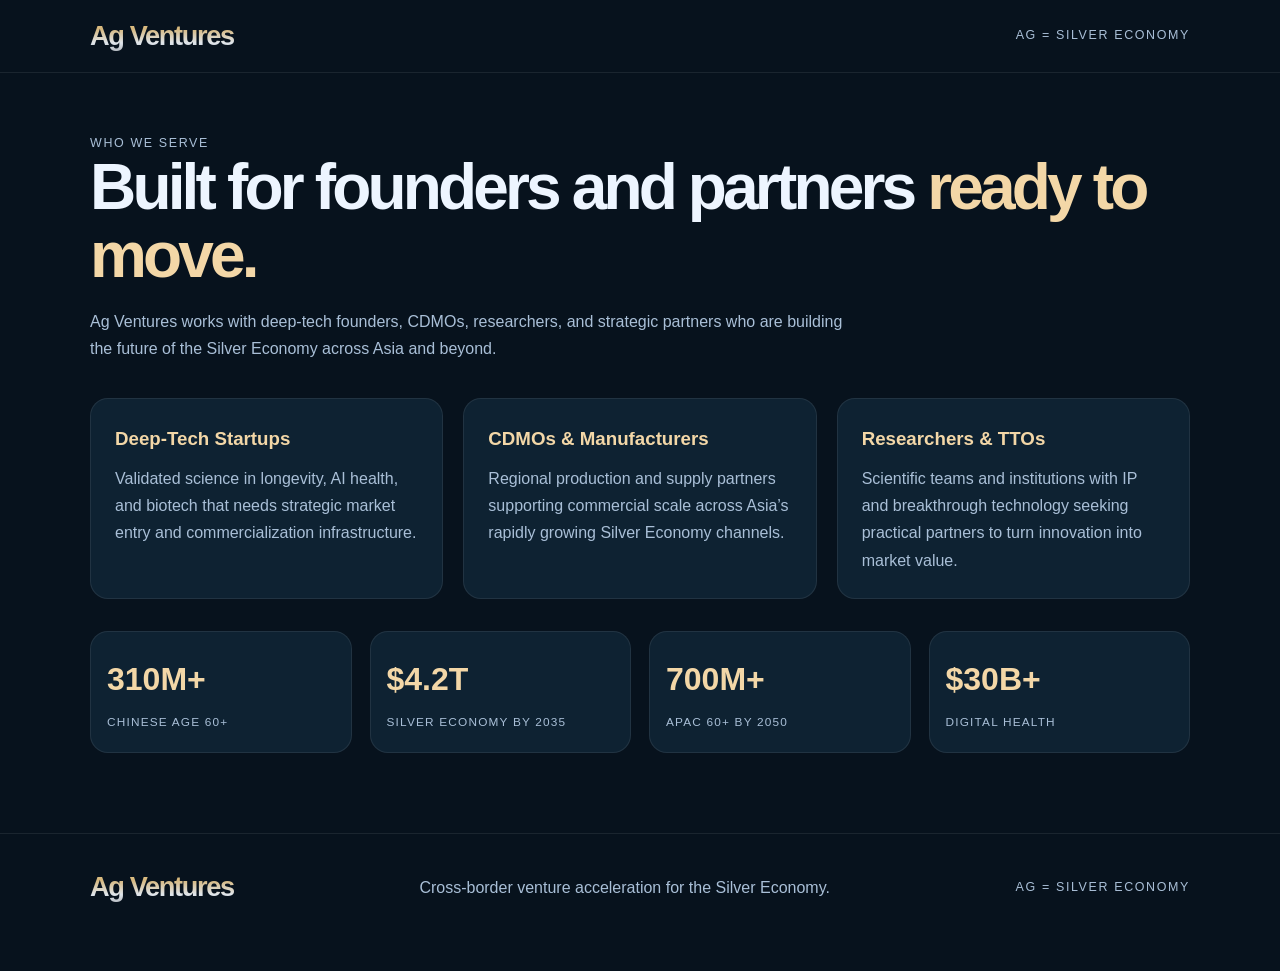
==== commit 5570b603: "Update all main site pages to Ag Ventures and Silver Economy branding for deployment on the final si" ====
--- a/about.html
+++ b/about.html
@@ -6,13 +6,60 @@
   <title>Who We Serve — Ag Ventures</title>
   <meta name="description" content="Ag Ventures works with deep-tech founders, CDMOs, and research institutions to commercialize the Silver Economy across Asia." />
   <style>
-    :root{--ink:#03080f;--ink-mid:#071020;--ink-soft:#0e1c30;--rule:rgba(80,130,200,0.13);--rule-hi:rgba(80,130,200,0.24);--text:#e6ecf5;--text-dim:#8fafc8;--text-muted:#3d5a78;--gold:#c4a46b;--gold-dim:rgba(196,164,107,0.1);--gold-glow:rgba(196,164,107,0.04);--blue-acc:#3a7bd5;--blue-dim:rgba(58,123,213,0.12);--grad:linear-gradient(135deg,#c4a46b 0%,#b8975c 100%);--grad-hover:linear-gradient(135deg,#d0b078 0%,#c4a46b 100%);--grad-border:rgba(196,164,107,0.4);--teal:#c4a46b;--teal-dim:rgba(196,164,107,0.1);--serif:"Noto Serif",Georgia,serif;--sans:"Inter","Noto Sans SC",system-ui,sans-serif;--fs-hero:clamp(2.4rem,5vw,4.8rem);--fs-h2:clamp(1.5rem,2.6vw,2.3rem);--fs-body:clamp(.88rem,1vw,.97rem);--fs-sm:.8rem;--fs-xs:.68rem;--max:1180px;--gap:clamp(1.5rem,4vw,3rem);--r:4px}
-    *,*::before,*::after{box-sizing:border-box;margin:0;padding:0} html{scroll-behavior:smooth} body{background:linear-gradient(160deg,#03080f 0%,#050d1a 25%,#071525 50%,#061220 75%,#040b16 100%);background-attachment:scroll;color:var(--text);font-family:var(--sans);font-size:var(--fs-body)} a{color:inherit;text-decoration:none} img{display:block;max-width:100%} .wrap{max-width:var(--max);margin:0 auto;padding:0 clamp(1.25rem,5vw,3rem)} .label{font-size:var(--fs-xs);font-weight:500;letter-spacing:.22em;text-transform:uppercase;color:var(--teal)} .sr{position:absolute;width:1px;height:1px;overflow:hidden;clip:rect(0,0,0,0)} nav{position:fixed;top:0;left:0;right:0;z-index:200;border-bottom:1px solid transparent;transition:background .3s,border-color .3s} nav.on{background:rgba(3,8,15,.97);backdrop-filter:blur(14px);border-color:var(--rule)} .nav-row{max-width:var(--max);margin:0 auto;padding:1.2rem clamp(1.25rem,5vw,3rem);display:flex;align-items:center;justify-content:space-between;gap:1rem} .nav-logo{display:flex;align-items:center;gap:.7rem;flex-shrink:0} .nav-logo img{height:26px;width:auto;object-fit:contain} .nav-word{font-size:.72rem;font-weight:400;letter-spacing:.05em;color:var(--text-dim);font-family:var(--serif)} .logo-word{font-family:'Montserrat',sans-serif;font-weight:800;font-size:1.4rem;letter-spacing:-.01em;background:linear-gradient(to bottom,#f0d696 0%,#d4b478 32%,#c8c8cd 55%,#8a8a92 74%,#2a2a3d 100%);-webkit-background-clip:text;background-clip:text;color:transparent} .nav-right{display:flex;align-items:center;gap:1.4rem} .nav-links{display:flex;align-items:center;gap:1.4rem;list-style:none} .nav-links a{font-size:var(--fs-sm);color:var(--text-dim);letter-spacing:.05em;transition:color .2s} .nav-links a:hover{color:var(--text)} .nav-cta{font-size:var(--fs-sm);font-weight:500;letter-spacing:.08em;padding:.4rem 1.1rem;border:1px solid var(--grad-border);color:#4db8a8;border-radius:var(--r);transition:all .25s;background:rgba(196,164,107,.04)} .nav-cta:hover{background:var(--grad);color:#fff;border-color:transparent} #hero{min-height:100vh;min-height:-webkit-fill-available;min-height:100svh;display:flex;flex-direction:column;justify-content:flex-end;padding-bottom:clamp(4rem,9vw,7rem);position:relative;overflow:hidden} .hero-bg{position:absolute;inset:0;z-index:0;background:radial-gradient(ellipse 90% 65% at 65% 15%,rgba(15,60,140,.25) 0%,transparent 65%),radial-gradient(ellipse 55% 75% at 5% 90%,rgba(10,100,100,.15) 0%,transparent 60%),radial-gradient(ellipse 40% 35% at 30% 40%,rgba(13,100,100,.08) 0%,transparent 55%)} .hero-map{position:absolute;right:-3%;top:50%;transform:translateY(-50%);width:clamp(280px,44vw,580px);opacity:.055;z-index:0;pointer-events:none} .hero-content{position:relative;z-index:1} .hero-logo-wrap{margin-bottom:2rem} .hero-logo-img{height:clamp(34px,5vw,52px);width:auto;object-fit:contain;opacity:.95} .hero-eye{display:flex;align-items:center;gap:.9rem;margin-bottom:2rem} .hero-eye-line{width:36px;height:1px;background:var(--gold)} h1.hero-h{font-family:var(--serif);font-size:var(--fs-hero);font-weight:500;font-style:normal;letter-spacing:-.03em;line-height:1.08;color:#fff;max-width:820px;margin-bottom:1.5rem} h1.hero-h.zh-headline{font-style:normal;font-family:var(--sans);font-weight:300;letter-spacing:.03em} h1.hero-h strong{font-style:normal;font-weight:400;color:var(--gold)} .hero-sub{font-size:clamp(.9rem,1.3vw,1.07rem);font-weight:300;color:var(--text-dim);max-width:520px;line-height:1.82;margin-bottom:1.4rem} .hero-paths{display:flex;gap:1rem;flex-wrap:wrap;margin-bottom:3.5rem} .path-card{flex:1;min-width:200px;padding:1.2rem 1.4rem;border-radius:var(--r);cursor:pointer;transition:all .25s;text-align:left;font-family:var(--sans);border:1px solid var(--rule-hi)} .path-card.primary{background:var(--gold);border-color:var(--gold);color:var(--ink)} .path-card.primary:hover{opacity:.9} .path-card.secondary{background:var(--blue-dim);border-color:rgba(58,123,213,.3);color:var(--text)} .path-card.secondary:hover{background:rgba(58,123,213,.2);border-color:rgba(58,123,213,.5)} .path-card-label{font-size:.67rem;font-weight:500;letter-spacing:.16em;text-transform:uppercase;margin-bottom:.4rem;opacity:.7} .path-card-main{font-size:.92rem;font-weight:500;line-height:1.3} .path-card-sub{font-size:.72rem;margin-top:.3rem;opacity:.65;line-height:1.4} .hero-stats{padding-top:2rem;border-top:1px solid var(--rule);display:grid;grid-template-columns:repeat(4,1fr);max-width:680px}.hstat{padding:.8rem 1.2rem .8rem 0}.hstat-num{font-family:var(--serif);font-size:clamp(1.4rem,2.4vw,2rem);font-weight:300;color:#fff;line-height:1}.hstat-num span{color:var(--gold)}.hstat-lbl{font-size:.64rem;letter-spacing:.1em;text-transform:uppercase;color:var(--text-dim);margin-top:.3rem;opacity:.7} section{padding:clamp(3.5rem,7vw,7rem) 0}.sec-hd{margin-bottom:clamp(2rem,4vw,4rem)}.sec-hd .label{margin-bottom:.8rem}.sec-title{font-family:var(--serif);font-size:var(--fs-h2);font-weight:500;line-height:1.12;color:#fff;max-width:580px;letter-spacing:-.02em}.sec-title.zh-title{font-family:var(--sans);font-style:normal;font-weight:300;letter-spacing:.02em}.sec-title em{font-style:italic;color:var(--gold)} #serve{background:var(--ink-mid);border-top:1px solid var(--rule);border-bottom:1px solid var(--rule);scroll-margin-top:60px}.serve-grid{display:grid;grid-template-columns:repeat(3,1fr);gap:1px;background:var(--rule);border:1px solid var(--rule);border-radius:var(--r);overflow:hidden}.serve-card{background:var(--ink-mid);padding:2rem 1.8rem;transition:background .2s}.serve-card:hover{background:var(--ink-soft)}.serve-icon{font-size:1.6rem;margin-bottom:1rem}.serve-title{font-size:.95rem;font-weight:500;color:#fff;margin-bottom:.5rem}.serve-body{font-size:var(--fs-sm);color:var(--text-dim);line-height:1.75}.serve-cta{margin-top:1rem;display:inline-flex;align-items:center;gap:.4rem;font-size:.72rem;letter-spacing:.08em;text-transform:uppercase;color:var(--teal);font-weight:500}.serve-cta svg{width:12px;height:12px;stroke:currentColor;fill:none;stroke-width:2} #impact{background:var(--ink);border-bottom:1px solid var(--rule)}.impact-nums{display:grid;grid-template-columns:repeat(4,1fr);gap:1px;background:var(--rule);border:1px solid var(--rule);border-radius:var(--r);overflow:hidden;margin-bottom:3rem}.impact-num-card{background:var(--ink);padding:2rem 1.8rem}.impact-val{font-family:var(--serif);font-size:clamp(2rem,3.5vw,3rem);font-weight:300;color:#fff;line-height:1}.impact-val span{color:var(--gold)}.impact-label{font-size:.7rem;letter-spacing:.1em;text-transform:uppercase;color:var(--text-dim);margin-top:.5rem;line-height:1.5}.impact-src{font-size:.62rem;color:var(--text-muted);margin-top:.25rem} #thesis{background:var(--ink-mid);border-top:1px solid var(--rule);border-bottom:1px solid var(--rule)}.thesis-2col{display:grid;grid-template-columns:1fr 1fr;gap:var(--gap);align-items:start}.thesis-body{font-size:clamp(.92rem,1.15vw,1.02rem);color:var(--text);line-height:1.82;opacity:.85}.thesis-body p+p{margin-top:1.1em}.thesis-body strong{color:#fff;font-weight:400;opacity:1}.thesis-pull{font-family:var(--serif);font-style:italic;font-size:clamp(1.1rem,1.6vw,1.45rem);font-weight:300;line-height:1.45;color:var(--text);border-left:2px solid var(--teal);padding-left:1rem}.thesis-pull.zh-pull{font-family:var(--sans);font-style:normal;font-size:clamp(1rem,1.4vw,1.25rem)}.tags{display:flex;flex-wrap:wrap;gap:.4rem;margin-top:2rem}.tag{font-size:.66rem;letter-spacing:.1em;text-transform:uppercase;padding:.28rem .72rem;border:1px solid var(--rule-hi);color:var(--text-muted);border-radius:20px}.force-3{display:grid;grid-template-columns:repeat(3,1fr);gap:1px;background:var(--rule);border:1px solid var(--rule);border-radius:var(--r);overflow:hidden;margin-top:2.5rem}.force-card{background:var(--ink-mid);padding:1.6rem 1.4rem}.force-icon{font-size:1.3rem;margin-bottom:.8rem}.force-title{font-size:.85rem;font-weight:500;color:#fff;margin-bottom:.35rem}.force-body{font-size:var(--fs-sm);color:var(--text);line-height:1.72;opacity:.8} #services{background:var(--ink)}.svc-tabs{display:flex;gap:.5rem;flex-wrap:wrap;margin-bottom:2.5rem;border-bottom:1px solid var(--rule);padding-bottom:0}.svc-tab{font-size:var(--fs-sm);font-weight:400;letter-spacing:.05em;padding:.65rem 1.1rem;border:none;background:none;color:var(--text-muted);cursor:pointer;border-bottom:2px solid transparent}.svc-tab:hover{color:var(--text)}.svc-tab.active{color:var(--teal);border-bottom-color:var(--teal)}.svc-panel{display:none}.svc-panel.active{display:grid;grid-template-columns:1fr 1fr;gap:var(--gap);align-items:start}.svc-badge{display:inline-flex;align-items:center;gap:.5rem;font-size:var(--fs-xs);letter-spacing:.15em;text-transform:uppercase;color:var(--gold);margin-bottom:1.1rem}.svc-badge-dot{width:6px;height:6px;background:var(--teal);border-radius:50%}.svc-h{font-family:var(--serif);font-size:clamp(1.4rem,2vw,1.9rem);font-weight:300;color:#fff;line-height:1.2;margin-bottom:.9rem}.svc-h.zh-h{font-family:var(--sans);font-style:normal;font-weight:300}.svc-intro{font-size:clamp(.88rem,1.1vw,.98rem);color:var(--text-dim);line-height:1.8;margin-bottom:1.6rem}.svc-acc-btn{display:flex;align-items:center;justify-content:space-between;width:100%;background:none;border:none;border-top:1px solid var(--rule);padding:.65rem 0;font-family:var(--sans);font-size:var(--fs-sm);color:var(--text-dim);cursor:pointer;text-align:left}.svc-acc-btn:hover{color:var(--text-dim)}.svc-acc-btn.open{color:var(--teal)}.svc-acc-btn.open .svc-acc-arr{transform:rotate(90deg)}.svc-acc-arr{transition:transform .25s;font-size:.7rem;margin-left:.5rem}.svc-acc-body{max-height:0;overflow:hidden;transition:max-height .35s ease}.svc-del-list{list-style:none;display:flex;flex-direction:column;gap:.45rem;margin-bottom:1.5rem;padding-top:.5rem}.svc-del-list li{font-size:var(--fs-sm);color:var(--text);display:flex;align-items:flex-start;gap:.6rem;line-height:1.6}.svc-del-list li::before{content:'→';color:var(--gold);font-size:.7rem;margin-top:.2rem;flex-shrink:0}.svc-pills{display:flex;flex-wrap:wrap;gap:.4rem}.pill{font-size:.65rem;letter-spacing:.08em;text-transform:uppercase;padding:.2rem .65rem;background:var(--teal-dim);color:var(--teal);border-radius:20px}.svc-card{background:var(--ink-mid);border:1px solid var(--rule);border-radius:var(--r);overflow:hidden}.svc-card-head{padding:1.3rem 1.5rem;border-bottom:1px solid var(--rule);background:rgba(13,158,140,0.04)}.svc-card-head-label{font-size:var(--fs-xs);letter-spacing:.14em;text-transform:uppercase;color:var(--text-muted);margin-bottom:.3rem}.svc-card-head-val{font-family:var(--serif);font-size:clamp(1.2rem,1.8vw,1.6rem);font-weight:300;color:#fff}.svc-card-body{padding:1.3rem 1.5rem}.svc-row{display:flex;justify-content:space-between;align-items:baseline;padding:.5rem 0;border-bottom:1px solid var(--rule);font-size:var(--fs-sm)}.svc-row:last-child{border-bottom:none}.svc-row-k{color:var(--text-dim);font-size:.7rem}.svc-row-v{color:var(--text);font-weight:500;text-align:right;max-width:55%} #advisors{background:var(--ink-mid);border-top:1px solid var(--rule);border-bottom:1px solid var(--rule)}.adv-grid{display:grid;grid-template-columns:repeat(2,1fr);gap:1px;background:var(--rule);border:1px solid var(--rule);border-radius:var(--r);overflow:hidden}.adv-card{background:var(--ink-mid);padding:1.7rem;display:flex;gap:1.1rem;align-items:flex-start;transition:background .2s}.adv-card:hover{background:var(--ink-soft)}.adv-photo{width:54px;height:54px;border-radius:50%;overflow:hidden;flex-shrink:0;background:var(--ink-soft);border:1px solid var(--rule-hi)}.adv-photo img{width:100%;height:100%;object-fit:cover}.adv-init{width:54px;height:54px;border-radius:50%;background:var(--ink-soft);border:1px solid var(--rule-hi);display:flex;align-items:center;justify-content:center;font-family:var(--serif);font-size:1rem;color:var(--gold)}.adv-name{font-size:.87rem;font-weight:500;color:#fff;margin-bottom:.12rem}.adv-title{font-size:.74rem;color:var(--text-dim);line-height:1.5} #china{background:var(--ink);border-top:1px solid var(--rule);border-bottom:1px solid var(--rule)}.geo-layout{display:grid;grid-template-columns:1fr 340px;gap:var(--gap);align-items:start}.geo-map-wrap{background:var(--ink-mid);border:1px solid var(--rule);border-radius:var(--r);overflow:hidden}.geo-map-wrap svg{width:100%;display:block}.land{fill:var(--ink-soft);stroke:rgba(80,130,200,0.18);stroke-width:.5}.geo-panel{display:flex;flex-direction:column;gap:.9rem}.geo-panel-head{background:var(--ink-mid);border:1px solid var(--rule);border-radius:var(--r);padding:1.2rem 1.3rem}.geo-panel-title{font-size:1.05rem;font-weight:500;color:#fff;margin-bottom:.15rem}.geo-panel-sub{font-size:var(--fs-sm);color:var(--text-dim);margin-top:.15rem}.geo-stats{display:grid;grid-template-columns:1fr 1fr;gap:.5rem}.geo-stat{background:var(--ink-mid);border:1px solid var(--rule);border-radius:var(--r);padding:.9rem 1rem}.geo-stat-val{font-family:var(--serif);font-size:clamp(1.3rem,1.8vw,1.7rem);font-weight:300;color:#fff;line-height:1}.geo-stat-val span{color:var(--gold)}.geo-stat-label{font-size:.68rem;letter-spacing:.06em;color:var(--text-dim);margin-top:.3rem;line-height:1.4}.geo-opps{background:var(--ink-mid);border:1px solid var(--rule);border-radius:var(--r);padding:1rem 1.2rem}.geo-opps-title{font-size:var(--fs-xs);letter-spacing:.14em;text-transform:uppercase;color:var(--text-muted);margin-bottom:.7rem}.geo-opp{display:flex;align-items:flex-start;gap:.6rem;padding:.4rem 0;border-bottom:1px solid var(--rule)}.geo-opp:last-child{border-bottom:none;padding-bottom:0}.geo-opp-dot{width:5px;height:5px;border-radius:50%;background:var(--teal);flex-shrink:0;margin-top:.38rem}.geo-opp-text{font-size:var(--fs-sm);color:var(--text-dim);line-height:1.55}.geo-opp-text strong{color:var(--text);font-weight:500}.geo-region-btns{display:flex;gap:.5rem;flex-wrap:wrap;margin-bottom:1.5rem}.geo-rbtn{background:none;border:1px solid var(--rule);color:var(--text-muted);font-family:var(--sans);font-size:var(--fs-sm);padding:.4rem .95rem;border-radius:20px;cursor:pointer;transition:all .2s}.geo-rbtn:hover{border-color:var(--rule-hi);color:var(--text-dim)}.geo-rbtn.active{background:var(--teal-dim);border-color:rgba(13,158,140,.35);color:var(--teal)} #news{background:var(--ink-mid);border-bottom:1px solid var(--rule)}.news-grid{display:grid;grid-template-columns:repeat(3,1fr);gap:1.2rem}.news-card{display:block;background:var(--ink);border:1px solid var(--rule);border-radius:var(--r);overflow:hidden;transition:border-color .2s;cursor:pointer}.news-card:hover{border-color:var(--rule-hi)}.news-card-img{height:130px;background:var(--ink-soft);display:flex;align-items:center;justify-content:center;overflow:hidden;position:relative}.news-card-img-placeholder{font-size:2rem;opacity:.3}.news-card-tag{position:absolute;top:.7rem;left:.7rem;font-size:.6rem;letter-spacing:.12em;text-transform:uppercase;padding:.18rem .55rem;background:var(--gold-dim);color:var(--gold);border-radius:20px}.news-card-body{padding:1.2rem}.news-card-date{font-size:.65rem;letter-spacing:.1em;text-transform:uppercase;color:var(--text-muted);margin-bottom:.5rem}.news-card-title{font-size:.87rem;font-weight:500;color:#fff;line-height:1.4;margin-bottom:.5rem}.news-card-excerpt{font-size:.76rem;color:var(--text-dim);line-height:1.65}.news-more{display:inline-flex;align-items:center;gap:.4rem;font-size:.72rem;letter-spacing:.1em;text-transform:uppercase;color:var(--teal);margin-top:2rem;font-weight:500}.news-more svg{width:12px;height:12px;stroke:currentColor;fill:none;stroke-width:2} #presence{background:var(--ink);border-top:1px solid var(--rule);border-bottom:1px solid var(--rule)}.presence-2col{display:grid;grid-template-columns:1fr 1fr;gap:var(--gap);align-items:start}.map-frame{border-radius:var(--r);overflow:hidden;border:1px solid var(--rule);background:var(--ink-soft)}.map-frame img{width:100%;display:block;opacity:.7}.geo-list{display:flex;flex-direction:column;gap:1.1rem}.geo-item{padding-bottom:1.1rem;border-bottom:1px solid var(--rule)}.geo-item:last-child{border-bottom:none;padding-bottom:0}.geo-name{font-size:.87rem;font-weight:500;color:#fff;margin-bottom:.22rem}.geo-desc{font-size:var(--fs-sm);color:var(--text-dim);line-height:1.68} #contact{background:var(--ink-mid);border-top:1px solid var(--rule)}.contact-2col{display:grid;grid-template-columns:1fr 1fr;gap:var(--gap);align-items:start}.contact-paths{display:flex;flex-direction:column;gap:.8rem;margin-top:1.5rem;margin-bottom:1.5rem}.contact-path{display:flex;align-items:flex-start;gap:1rem;padding:1.1rem 1.2rem;border:1px solid var(--rule);border-radius:var(--r);transition:border-color .2s,background .2s;cursor:pointer}.contact-path:hover{border-color:var(--rule-hi);background:var(--ink-mid)}.contact-path-icon{font-size:1.2rem;flex-shrink:0;margin-top:.05rem}.contact-path-title{font-size:.85rem;font-weight:500;color:#fff;margin-bottom:.15rem}.contact-path-sub{font-size:.73rem;color:var(--text-dim);line-height:1.5}.contact-links{display:flex;flex-direction:column;gap:.65rem;margin-top:1.5rem}.contact-link{display:flex;align-items:center;gap:.7rem;font-size:var(--fs-sm);color:var(--text-dim);transition:color .2s}.contact-link:hover{color:var(--gold)}.contact-link svg{width:13px;height:13px;stroke:currentColor;fill:none;stroke-width:1.5;flex-shrink:0}.cf{background:var(--ink);border:1px solid var(--rule);border-radius:var(--r);padding:clamp(1.4rem,2.5vw,2.2rem)} .fg{margin-bottom:1rem}.fl{display:block;font-size:var(--fs-xs);letter-spacing:.14em;text-transform:uppercase;color:var(--text-muted);margin-bottom:.4rem}.fi,.fta,.fsel{width:100%;background:var(--ink-mid);border:1px solid var(--rule-hi);color:var(--text);font-family:var(--sans);font-size:var(--fs-sm);font-weight:300;padding:.68rem .9rem;border-radius:var(--r)}.fi:focus,.fta:focus,.fsel:focus{border-color:var(--teal)}.fi::placeholder,.fta::placeholder{color:var(--text-muted)}.fta{resize:vertical;min-height:95px}.fr{display:grid;grid-template-columns:1fr 1fr;gap:.9rem}.fsub{width:100%;padding:.78rem;background:var(--grad);color:#fff;font-family:var(--sans);font-size:var(--fs-sm);font-weight:500;letter-spacing:.08em;border:none;border-radius:var(--r);cursor:pointer}.fsub:hover{opacity:.88}.fnote{font-size:.68rem;color:var(--text-muted);text-align:center;margin-top:.65rem} footer{background:var(--ink-mid);border-top:1px solid var(--rule);padding:3rem 0 2rem}.footer-main{display:grid;grid-template-columns:1.5fr 1fr 1fr;gap:3rem;align-items:start;margin-bottom:2rem}.footer-italic{font-family:var(--serif);font-style:italic;font-size:.77rem;color:var(--teal);opacity:.7}.footer-brand{font-family:'Montserrat',sans-serif;font-weight:800;font-size:1.6rem;letter-spacing:-.01em;background:linear-gradient(to bottom,#f0d696,#d4b478 34%,#c8c8cd 58%,#8a8a92 78%,#3a3a40);-webkit-background-clip:text;background-clip:text;color:transparent}.footer-tagline{font-family:var(--serif);font-style:italic;font-size:.77rem;color:var(--text-muted)}.footer-offices{display:flex;flex-wrap:wrap;gap:1.5rem;margin-top:1rem}.footer-office{font-size:.72rem;color:var(--text-muted);line-height:1.6}.footer-office strong{display:block;color:var(--text-dim);font-weight:500;font-size:.7rem;letter-spacing:.08em;text-transform:uppercase;margin-bottom:.15rem}.footer-col-title{font-size:var(--fs-xs);letter-spacing:.15em;text-transform:uppercase;color:var(--text-muted);margin-bottom:.9rem}.footer-links{list-style:none;display:flex;flex-direction:column;gap:.55rem}.footer-links a{font-size:.76rem;color:var(--text-dim);transition:color .2s}.footer-links a:hover{color:var(--text)}.footer-bottom{padding-top:1.3rem;border-top:1px solid var(--rule);display:flex;align-items:center;justify-content:space-between;flex-wrap:wrap;gap:.8rem}.footer-copy{font-size:.68rem;color:var(--text-muted)} #chatbot{position:fixed;bottom:1.5rem;right:1.5rem;z-index:300}.chat-bubble{width:52px;height:52px;background:var(--grad);border-radius:50%;display:flex;align-items:center;justify-content:center;cursor:pointer;box-shadow:0 4px 20px rgba(196,164,107,.3);transition:transform .2s}.chat-bubble:hover{transform:scale(1.08)}.chat-bubble svg{width:22px;height:22px;stroke:#fff;fill:none;stroke-width:2}.chat-window{position:absolute;bottom:65px;right:0;width:320px;background:var(--ink-mid);border:1px solid var(--rule-hi);border-radius:12px;overflow:hidden;display:none;flex-direction:column}.chat-window.open{display:flex}.chat-head{padding:1rem 1.2rem;background:var(--ink-soft);border-bottom:1px solid var(--rule);display:flex;align-items:center;justify-content:space-between}.chat-head-info{display:flex;align-items:center;gap:.7rem}.chat-avatar{width:32px;height:32px;border-radius:50%;background:var(--gold-dim);border:1px solid rgba(196,164,107,.3);display:flex;align-items:center;justify-content:center;font-size:.9rem}.chat-name{font-size:.82rem;font-weight:500;color:#fff}.chat-status{font-size:.65rem;color:var(--gold)}.chat-close{background:none;border:none;cursor:pointer;color:var(--text-muted);font-size:1.1rem;padding:.2rem;line-height:1}.chat-msgs{height:240px;overflow-y:auto;padding:1rem;display:flex;flex-direction:column;gap:.8rem}.msg{max-width:85%;padding:.65rem .9rem;border-radius:10px;font-size:.78rem;line-height:1.55}.msg.bot{background:var(--ink-soft);color:var(--text);align-self:flex-start;border:1px solid var(--rule)}.msg.user{background:var(--grad);color:var(--ink);align-self:flex-end}.chat-options{padding:.6rem 1rem;display:flex;flex-direction:column;gap:.4rem;border-top:1px solid var(--rule)}.chat-opt{background:none;border:1px solid var(--rule-hi);color:var(--text-dim);font-family:var(--sans);font-size:.72rem;padding:.45rem .8rem;border-radius:20px;cursor:pointer;text-align:left}.chat-opt:hover{border-color:var(--teal);color:var(--teal);background:var(--teal-dim)}.chat-input-row{display:flex;gap:.5rem;padding:.8rem 1rem;border-top:1px solid var(--rule)}.chat-input{flex:1;background:var(--ink);border:1px solid var(--rule-hi);color:var(--text);font-family:var(--sans);font-size:.76rem;padding:.5rem .75rem;border-radius:6px;outline:none}.chat-send{background:var(--grad);border:none;color:var(--ink);padding:.5rem .8rem;border-radius:6px;cursor:pointer;font-size:.8rem;font-weight:500} .rv{opacity:0;transform:translateY(16px);transition:opacity .6s ease,transform .6s ease}.rv.in{opacity:1;transform:none}.d1{transition-delay:.1s}.d2{transition-delay:.2s}.d3{transition-delay:.3s} .nav-hamburger{display:none;flex-direction:column;gap:4px;background:none;border:none;cursor:pointer;padding:8px;z-index:210}.nav-hamburger span{display:block;width:22px;height:2px;background:var(--text);transition:all .3s}.nav-hamburger.open span:nth-child(1){transform:translateY(6px) rotate(45deg)}.nav-hamburger.open span:nth-child(2){opacity:0}.nav-hamburger.open span:nth-child(3){transform:translateY(-6px) rotate(-45deg)}.mobile-menu{display:none;position:fixed;top:0;right:0;bottom:0;width:min(78vw,320px);background:var(--ink-mid);border-left:1px solid var(--rule-hi);z-index:205;flex-direction:column;padding:1.5rem 1.2rem}.mobile-menu.open{transform:translateX(0)}.mobile-menu a{font-family:var(--serif);font-size:1.1rem;font-weight:500;color:var(--text);padding:.9rem 0;border-bottom:1px solid var(--rule);letter-spacing:-.01em}.mobile-menu a:last-of-type{border-bottom:none}.mobile-menu-backdrop{display:none;position:fixed;inset:0;background:rgba(1,4,8,.6);backdrop-filter:blur(3px);z-index:204}.mobile-menu-backdrop.open{display:block} @media(max-width:900px){.thesis-2col,.presence-2col,.contact-2col{grid-template-columns:1fr}.svc-panel.active{grid-template-columns:1fr}.serve-grid,.force-3{grid-template-columns:1fr}.impact-nums{grid-template-columns:repeat(2,1fr)}.news-grid{grid-template-columns:1fr 1fr}.adv-grid{grid-template-columns:1fr}.geo-layout{grid-template-columns:1fr}.fr{grid-template-columns:1fr}.hero-stats{grid-template-columns:repeat(2,1fr)}.hero-paths{flex-direction:column}} @media(max-width:760px){.nav-links{display:none}.nav-hamburger{display:flex}.mobile-menu{display:flex}.news-grid{grid-template-columns:1fr}.impact-nums{grid-template-columns:1fr 1fr}.chat-window{width:290px}} a:focus-visible,button:focus-visible,input:focus-visible,select:focus-visible,textarea:focus-visible{outline:2px solid var(--teal);outline-offset:3px;border-radius:2px} #contact{background:var(--ink-mid);border-top:1px solid var(--rule);scroll-margin-top:70px}.contact-grid{display:grid;grid-template-columns:1fr 1fr;gap:clamp(2rem,5vw,4rem);align-items:start}.contact-intro .sec-title{margin-bottom:1.2rem}.contact-lead{color:var(--text-dim);font-size:var(--fs-body);line-height:1.8;margin-bottom:2rem;max-width:420px}.contact-detail{display:flex;flex-direction:column;gap:.9rem;margin-top:2rem}.contact-item{display:flex;align-items:center;gap:.7rem;font-size:var(--fs-sm);color:var(--text-dim)}.contact-item a{color:var(--text-dim);transition:color .2s}.contact-item a:hover{color:var(--gold)}.cf{display:flex;flex-direction:column;gap:1rem}.cf-row{display:grid;grid-template-columns:1fr 1fr;gap:1rem}.fi,.fta,.fsel{width:100%;padding:.8rem 1rem;background:var(--ink);border:1px solid var(--rule-hi);border-radius:var(--r);color:var(--text);font-family:var(--sans);font-size:var(--fs-sm);transition:all .2s}.fi::placeholder,.fta::placeholder{color:var(--text-muted)}.fi:focus,.fta:focus,.fsel:focus{border-color:var(--gold);outline:none}.fta{resize:vertical;min-height:110px}.fsel{cursor:pointer}.fsub{width:100%;padding:.85rem;background:var(--grad);color:var(--ink);border:none;border-radius:var(--r);font-family:var(--serif);font-weight:500;font-size:var(--fs-sm);letter-spacing:.03em;cursor:pointer}.fsub:hover{opacity:.9}.fsub:disabled{opacity:.6;cursor:default}@media(max-width:760px){.contact-grid{grid-template-columns:1fr}.cf-row{grid-template-columns:1fr}} .contact-detail{display:flex;gap:.8rem;margin-top:2rem;flex-wrap:wrap}.contact-btn{display:inline-flex;align-items:center;gap:.55rem;padding:.65rem 1.2rem;border:1px solid var(--rule-hi);border-radius:var(--r);color:var(--text-dim);font-size:var(--fs-sm);letter-spacing:.04em;transition:all .2s}.contact-btn svg{width:17px;height:17px;flex-shrink:0}.contact-btn:hover{color:var(--gold);border-color:var(--gold);transform:translateY(-2px)}
+    body { margin:0; font-family:Arial, sans-serif; background:#07121d; color:#edf5ff; line-height:1.7; }
+    a { color:inherit; text-decoration:none; }
+    .wrap { width:min(1100px, calc(100% - 32px)); margin:0 auto; }
+    nav { border-bottom:1px solid rgba(255,255,255,.08); background:rgba(7,18,29,.9); }
+    .nav-row { display:flex; justify-content:space-between; align-items:center; min-height:72px; }
+    .brand { font-size:1.7rem; font-weight:800; letter-spacing:-0.05em; background:linear-gradient(180deg,#f4dc9a,#d5b67c 34%,#dfe5eb 65%,#8d9198); -webkit-background-clip:text; color:transparent; }
+    .tag { color:#a9bfd7; font-size:.78rem; letter-spacing:.13em; text-transform:uppercase; }
+    .content { padding:60px 0 80px; }
+    h1 { font-size:clamp(2.3rem,5vw,4rem); line-height:1.06; letter-spacing:-0.06em; margin:0 0 18px; }
+    .accent { color:#f3d7a7; }
+    .lead { color:#a9bfd7; max-width:760px; }
+    .cards { display:grid; grid-template-columns:repeat(3,1fr); gap:20px; margin-top:36px; }
+    .card { border:1px solid rgba(255,255,255,.08); background:rgba(16,37,54,.9); border-radius:18px; padding:24px; }
+    .card h3 { margin:0 0 10px; color:#f3d7a7; }
+    .card p { margin:0; color:#a9bfd7; }
+    .stats { display:grid; grid-template-columns:repeat(4,1fr); gap:18px; margin-top:32px; }
+    .stat { padding:20px 16px; border:1px solid rgba(255,255,255,.08); border-radius:18px; background:rgba(16,37,54,.9); }
+    .stat strong { display:block; font-size:2rem; color:#f3d7a7; }
+    .stat span { display:block; margin-top:6px; color:#a9bfd7; font-size:.74rem; letter-spacing:.1em; text-transform:uppercase; }
+    footer { border-top:1px solid rgba(255,255,255,.08); padding:30px 0 60px; }
+    .footer-row { display:flex; justify-content:space-between; align-items:center; gap:16px; flex-wrap:wrap; }
+    .footer-copy { color:#a9bfd7; }
+    @media (max-width:760px) { .cards, .stats { grid-template-columns:1fr; } }
   </style>
 </head>
 <body>
-<nav id="nav"><div class="nav-row"><a href="/" class="nav-logo"><span class="logo-word">Ag Ventures</span><span class="nav-word en">/ Ag = Silver Economy</span><span class="nav-word zh">/ 银发产业孵化器</span></a><div class="nav-right"><ul class="nav-links"><li><a href="/about"><span class="en">Who We Serve</span><span class="zh">服务对象</span></a></li><li><a href="/longevity-asia"><span class="en">Longevity in Asia</span><span class="zh">亚洲长寿产业</span></a></li><li><a href="/team"><span class="en">Team</span><span class="zh">团队</span></a></li><li><a href="/longevitysprint"><span class="en">Longevity Sprint</span><span class="zh">银发创投</span></a></li><li><a href="/#contact" class="nav-cta"><span class="en">Connect</span><span class="zh">联系我们</span></a></li></ul><div class="lang-btn" id="lang-btn"><button class="lang-opt active" data-lang="en">EN</button><button class="lang-opt" data-lang="zh">中文</button></div></div><button class="nav-hamburger" id="hamburger" aria-label="Menu"><span></span><span></span><span></span></button></div></nav><div class="mobile-menu-backdrop" id="mm-backdrop"></div><div class="mobile-menu" id="mobile-menu"><a href="/partnering"><span class="en">Partnering</span><span class="zh">合作伙伴</span></a><a href="/intelligence"><span class="en">Intelligence</span><span class="zh">产业洞察</span></a><a href="/team"><span class="en">Team</span><span class="zh">团队</span></a><a href="/longevitysprint"><span class="en">Longevity Sprint</span><span class="zh">银发创投</span></a><a href="/#contact"><span class="en">Connect</span><span class="zh">联系我们</span></a></div>
-<div class="page-shell"><div class="wrap"><div class="page-header"><p class="label en">Who We Serve</p><p class="label zh">服务对象</p><h1 class="page-title en">Built for founders and partners<br>who are <strong>ready to move.</strong></h1><h1 class="page-title zh-title zh">专为准备好行动的<strong>创始人与合作伙伴</strong>而生。</h1><p class="page-sub en">We work with three kinds of partners — all united by serious science and a desire to build in Asia.</p><p class="page-sub zh">我们服务三类合作伙伴——共同以严谨的科研成果为基础，致力于在亚洲构建商业版图。</p></div><div class="serve-grid rv"><div class="serve-card"><div class="serve-icon">🔬</div><div class="serve-title en">Deep-Tech Startups</div><div class="serve-title zh">深度科技初创企业</div><div class="serve-body en">You have validated science in longevity therapeutics, AI diagnostics, or biotech — and need an experienced operator to land it in Asia. We handle entity setup, regulatory strategy, and market entry for the Silver Economy.</div><div class="serve-body zh">您拥有经过验证的长寿疗法、AI诊断或生物科技成果，需要有经验的运营伙伴协助在亚洲落地。我们负责实体设立、法规策略及银发经济市场进入。</div><a href="/longevitysprint" class="serve-cta"><span class="en">Longevity Sprint</span><span class="zh">银发创投</span> <svg viewBox="0 0 24 24"><path d="M5 12h14M12 5l7 7-7 7"/></svg></a></div><div class="serve-card"><div class="serve-icon">🏭</div><div class="serve-title en">CDMO &amp; Manufacturing Partners</div><div class="serve-title zh">合同研发生产机构（CDMO）及制造商</div><div class="serve-body en">You are a CDMO or life science supplier in the GBA or ASEAN looking to connect with global biotech and pharma companies seeking Asian production capacity. We bridge strategy, partnerships, and commercialization.</div><div class="serve-body zh">您是大湾区或东盟的CDMO或生命科学供应商，希望与寻求亚洲产能的全球生物科技及制药企业建立联系。我们负责牵线搭桥及商业落地。</div><a href="mailto:info@agvcfunds.com" class="serve-cta"><span class="en">Get in touch</span><span class="zh">立即联系</span> <svg viewBox="0 0 24 24"><path d="M5 12h14M12 5l7 7-7 7"/></svg></a></div><div class="serve-card"><div class="serve-icon">🌐</div><div class="serve-title en">Researchers &amp; Tech Transfer Offices</div><div class="serve-title zh">科研机构及技术转让办公室</div><div class="serve-body en">You are a scientist or TTO with IP that deserves a commercial life in Asia. We help you structure, protect, and license your assets to the right regional partner.</div><div class="serve-body zh">您是拥有值得在亚洲商业化知识产权的科学家或技术转让办公室。我们帮助您架构、保护并授权资产给合适的区域合作伙伴。</div><a href="mailto:info@agvcfunds.com" class="serve-cta"><span class="en">Start a conversation</span><span class="zh">开启对话</span> <svg viewBox="0 0 24 24"><path d="M5 12h14M12 5l7 7-7 7"/></svg></a></div></div><div style="margin-top:5rem"><div class="sec-hd rv"><p class="label en">The Opportunity</p><p class="label zh">市场机遇</p><h2 class="sec-title en">The numbers behind <em>why this matters.</em></h2><h2 class="sec-title zh-title zh">数据揭示<em style="color:var(--gold)">为何此刻至关重要。</em></h2></div><div class="impact-nums rv"><div class="impact-num-card"><div class="impact-val">310<span>M+</span></div><div class="impact-label en">Chinese citizens aged 60+</div><div class="impact-label zh">中国60岁以上人口</div></div><div class="impact-num-card"><div class="impact-val">$4.2<span>T</span></div><div class="impact-label en">Silver economy by 2035</div><div class="impact-label zh">2035年银发经济规模</div></div><div class="impact-num-card"><div class="impact-val">600<span>K</span></div><div class="impact-label en">Elderly-related enterprises in China</div><div class="impact-label zh">中国涉老企业数量</div></div><div class="impact-num-card"><div class="impact-val">$30<span>B</span></div><div class="impact-label en">China digital health market</div><div class="impact-label zh">中国数字健康市场</div></div></div></div><div style="margin-top:4rem;padding:2.5rem;background:var(--ink-mid);border:1px solid var(--rule);border-radius:var(--r);display:flex;align-items:center;justify-content:space-between;flex-wrap:wrap;gap:1rem"><div><div style="font-size:1.1rem;font-weight:500;color:#fff;margin-bottom:.4rem" class="en">Ready to explore what Ag Ventures can do for you?</div><div style="font-size:1.1rem;font-weight:500;color:#fff;margin-bottom:.4rem" class="zh">准备好探索Ag Ventures能为您做什么了吗？</div><div style="font-size:var(--fs-sm);color:var(--text-dim)" class="en">Schedule a call or submit your company deck.</div><div style="font-size:var(--fs-sm);color:var(--text-dim)" class="zh">预约通话或提交您的公司资料。</div></div><div style="display:flex;gap:.8rem;flex-wrap:wrap"><a href="https://cal.com/justintso/intro" target="_blank" rel="noopener" style="display:inline-flex;align-items:center;gap:.5rem;padding:.75rem 1.5rem;background:var(--gold);color:var(--ink);border-radius:var(--r);font-size:var(--fs-sm);font-weight:500">Schedule</a><a href="/longevitysprint" style="display:inline-flex;align-items:center;gap:.5rem;padding:.75rem 1.5rem;border:1px solid var(--rule-hi);color:var(--text);font-size:var(--fs-sm);border-radius:var(--r)">Learn more</a></div></div></div></div><footer><div class="wrap"><div class="footer-main"><div class="footer-brand-col"><div class="footer-brand">Ag Ventures</div><div class="footer-tagline en">The cross-border venture accelerator for the Silver Economy.</div><div class="footer-tagline zh">专注长寿经济的跨境创投加速平台。</div></div><div class="footer-nav-col"><div class="footer-col-title en">Explore</div><div class="footer-col-title zh">探索</div><ul class="footer-links"><li><a href="/about"><span class="en">Who We Serve</span><span class="zh">服务对象</span></a></li><li><a href="/longevity-asia"><span class="en">Longevity in Asia</span><span class="zh">亚洲长寿产业</span></a></li><li><a href="/team"><span class="en">Team</span><span class="zh">团队</span></a></li><li><a href="/longevitysprint"><span class="en">Longevity Sprint</span><span class="zh">银发创投</span></a></li></ul></div><div class="footer-contact-col"><div class="footer-col-title en">Connect</div><div class="footer-col-title zh">联系方式</div><ul class="footer-links"><li><a href="mailto:info@agvcfunds.com">info@agvcfunds.com</a></li><li><a href="https://linkedin.com/company/agvcfunds" target="_blank" rel="noopener">LinkedIn</a></li><li><a href="https://cal.com/justintso/intro" target="_blank" rel="noopener"><span class="en">Schedule a Call</span><span class="zh">预约通话</span></a></li></ul><div class="footer-offices"><div class="footer-office"><span class="en">Hong Kong, HKSAR · New York, NY</span><span class="zh">中国香港 · 美国纽约</span></div></div></div></div><div class="footer-bottom"><span class="footer-copy en">© 2025 Ag Ventures Limited. All rights reserved.</span><span class="footer-copy zh">© 2025 Ag Ventures Limited. 版权所有。</span><span class="footer-italic en">Ag = Silver Economy</span><span class="footer-italic zh">银发产业孵化器</span></div></div></footer>
-<div id="chatbot"><div class="chat-window" id="chat-win"><div class="chat-head"><div class="chat-head-info"><div class="chat-avatar">🧬</div><div><div class="chat-name en">Chat with Us</div><div class="chat-name zh">在线咨询</div><div class="chat-status">● Online</div></div></div><button class="chat-close" id="chat-close">✕</button></div><div class="chat-msgs" id="chat-msgs"><div class="msg bot en">Hi! I can help you figure out which of our services fits your situation best. What describes you?</div><div class="msg bot zh">您好！我可以帮您了解哪项服务最适合您的情况。请问您的身份是？</div></div><div class="chat-options" id="chat-opts"><button class="chat-opt" data-q="startup"><span class="en">🔬 I have a longevity / health-tech startup</span><span class="zh">🔬 我有一家长寿/健康科技初创企业</span></button><button class="chat-opt" data-q="cdmo"><span class="en">🏭 I'm a CDMO or manufacturing partner</span><span class="zh">🏭 我是CDMO或制造合作方</span></button><button class="chat-opt" data-q="researcher"><span class="en">🎓 I'm a researcher / TTO with IP</span><span class="zh">🎓 我是科研人员或技术转让办公室</span></button><button class="chat-opt" data-q="investor"><span class="en">💼 I'm exploring the longevity market</span><span class="zh">💼 我正在研究长寿赛道</span></button></div><div class="chat-input-row"><input class="chat-input" id="chat-input" placeholder="…"/><button class="chat-send" id="chat-send">→</button></div></div><button class="chat-bubble" id="chatbot-btn" aria-label="Open AI Advisor"><svg viewBox="0 0 24 24"><path d="M21 15a2 2 0 0 1-2 2H7l-4 4V5a2 2 0 0 1 2-2h14a2 2 0 0 1 2 2z"/></svg></button></div><script>let currentLang = localStorage.getItem('agvc-lang') || 'en'; function setLang(lang){currentLang = lang; document.documentElement.setAttribute('data-lang', lang); document.querySelectorAll('.lang-opt').forEach(b => b.classList.toggle('active', b.dataset.lang===lang)); localStorage.setItem('agvc-lang', lang); if(typeof renderGeoPanel==='function'){try{renderGeoPanel();}catch(e){}}} document.querySelectorAll('.lang-opt').forEach(btn => btn.addEventListener('click', () => setLang(btn.dataset.lang))); const nav=document.getElementById('nav'); if(nav) window.addEventListener('scroll', () => nav.classList.toggle('on', scrollY>50), {passive:true}); setLang(currentLang);</script>
+  <nav>
+    <div class="wrap nav-row">
+      <a href="/" class="brand">Ag Ventures</a>
+      <div class="tag">Ag = Silver Economy</div>
+    </div>
+  </nav>
+  <div class="wrap content">
+    <div class="tag">Who We Serve</div>
+    <h1>Built for founders and partners <span class="accent">ready to move.</span></h1>
+    <p class="lead">Ag Ventures works with deep-tech founders, CDMOs, researchers, and strategic partners who are building the future of the Silver Economy across Asia and beyond.</p>
+    <div class="cards">
+      <div class="card"><h3>Deep-Tech Startups</h3><p>Validated science in longevity, AI health, and biotech that needs strategic market entry and commercialization infrastructure.</p></div>
+      <div class="card"><h3>CDMOs &amp; Manufacturers</h3><p>Regional production and supply partners supporting commercial scale across Asia’s rapidly growing Silver Economy channels.</p></div>
+      <div class="card"><h3>Researchers &amp; TTOs</h3><p>Scientific teams and institutions with IP and breakthrough technology seeking practical partners to turn innovation into market value.</p></div>
+    </div>
+    <div class="stats">
+      <div class="stat"><strong>310M+</strong><span>Chinese age 60+</span></div>
+      <div class="stat"><strong>$4.2T</strong><span>Silver economy by 2035</span></div>
+      <div class="stat"><strong>700M+</strong><span>APAC 60+ by 2050</span></div>
+      <div class="stat"><strong>$30B+</strong><span>Digital health</span></div>
+    </div>
+  </div>
+  <footer>
+    <div class="wrap footer-row">
+      <div class="brand">Ag Ventures</div>
+      <div class="footer-copy">Cross-border venture acceleration for the Silver Economy.</div>
+      <div class="tag">Ag = Silver Economy</div>
+    </div>
+  </footer>
 </body>
 </html>
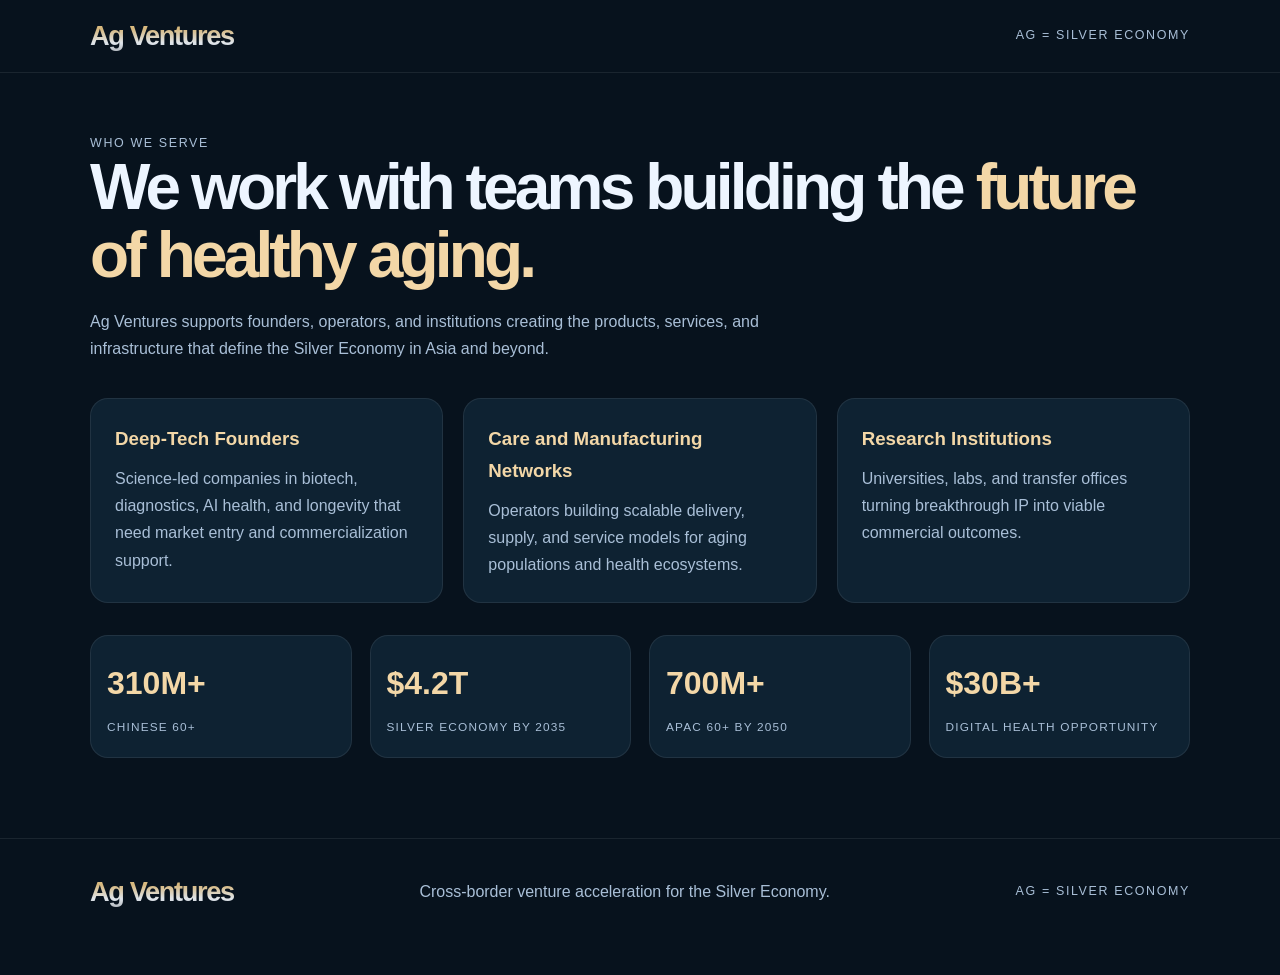
==== commit 12a49ad4: "Tighten the site copy to a sharper, more premium Silver Economy positioning while removing legacy wo" ====
--- a/about.html
+++ b/about.html
@@ -3,8 +3,8 @@
 <head>
   <meta charset="UTF-8" />
   <meta name="viewport" content="width=device-width, initial-scale=1.0" />
-  <title>Who We Serve — Ag Ventures</title>
-  <meta name="description" content="Ag Ventures works with deep-tech founders, CDMOs, and research institutions to commercialize the Silver Economy across Asia." />
+  <title>Who We Serve | Ag Ventures</title>
+  <meta name="description" content="Ag Ventures partners with founders, institutions, and operators building the Silver Economy across Asia." />
   <style>
     body { margin:0; font-family:Arial, sans-serif; background:#07121d; color:#edf5ff; line-height:1.7; }
     a { color:inherit; text-decoration:none; }
@@ -40,18 +40,18 @@
   </nav>
   <div class="wrap content">
     <div class="tag">Who We Serve</div>
-    <h1>Built for founders and partners <span class="accent">ready to move.</span></h1>
-    <p class="lead">Ag Ventures works with deep-tech founders, CDMOs, researchers, and strategic partners who are building the future of the Silver Economy across Asia and beyond.</p>
+    <h1>We work with teams building the <span class="accent">future of healthy aging.</span></h1>
+    <p class="lead">Ag Ventures supports founders, operators, and institutions creating the products, services, and infrastructure that define the Silver Economy in Asia and beyond.</p>
     <div class="cards">
-      <div class="card"><h3>Deep-Tech Startups</h3><p>Validated science in longevity, AI health, and biotech that needs strategic market entry and commercialization infrastructure.</p></div>
-      <div class="card"><h3>CDMOs &amp; Manufacturers</h3><p>Regional production and supply partners supporting commercial scale across Asia’s rapidly growing Silver Economy channels.</p></div>
-      <div class="card"><h3>Researchers &amp; TTOs</h3><p>Scientific teams and institutions with IP and breakthrough technology seeking practical partners to turn innovation into market value.</p></div>
+      <div class="card"><h3>Deep-Tech Founders</h3><p>Science-led companies in biotech, diagnostics, AI health, and longevity that need market entry and commercialization support.</p></div>
+      <div class="card"><h3>Care and Manufacturing Networks</h3><p>Operators building scalable delivery, supply, and service models for aging populations and health ecosystems.</p></div>
+      <div class="card"><h3>Research Institutions</h3><p>Universities, labs, and transfer offices turning breakthrough IP into viable commercial outcomes.</p></div>
     </div>
     <div class="stats">
-      <div class="stat"><strong>310M+</strong><span>Chinese age 60+</span></div>
+      <div class="stat"><strong>310M+</strong><span>Chinese 60+</span></div>
       <div class="stat"><strong>$4.2T</strong><span>Silver economy by 2035</span></div>
       <div class="stat"><strong>700M+</strong><span>APAC 60+ by 2050</span></div>
-      <div class="stat"><strong>$30B+</strong><span>Digital health</span></div>
+      <div class="stat"><strong>$30B+</strong><span>Digital health opportunity</span></div>
     </div>
   </div>
   <footer>
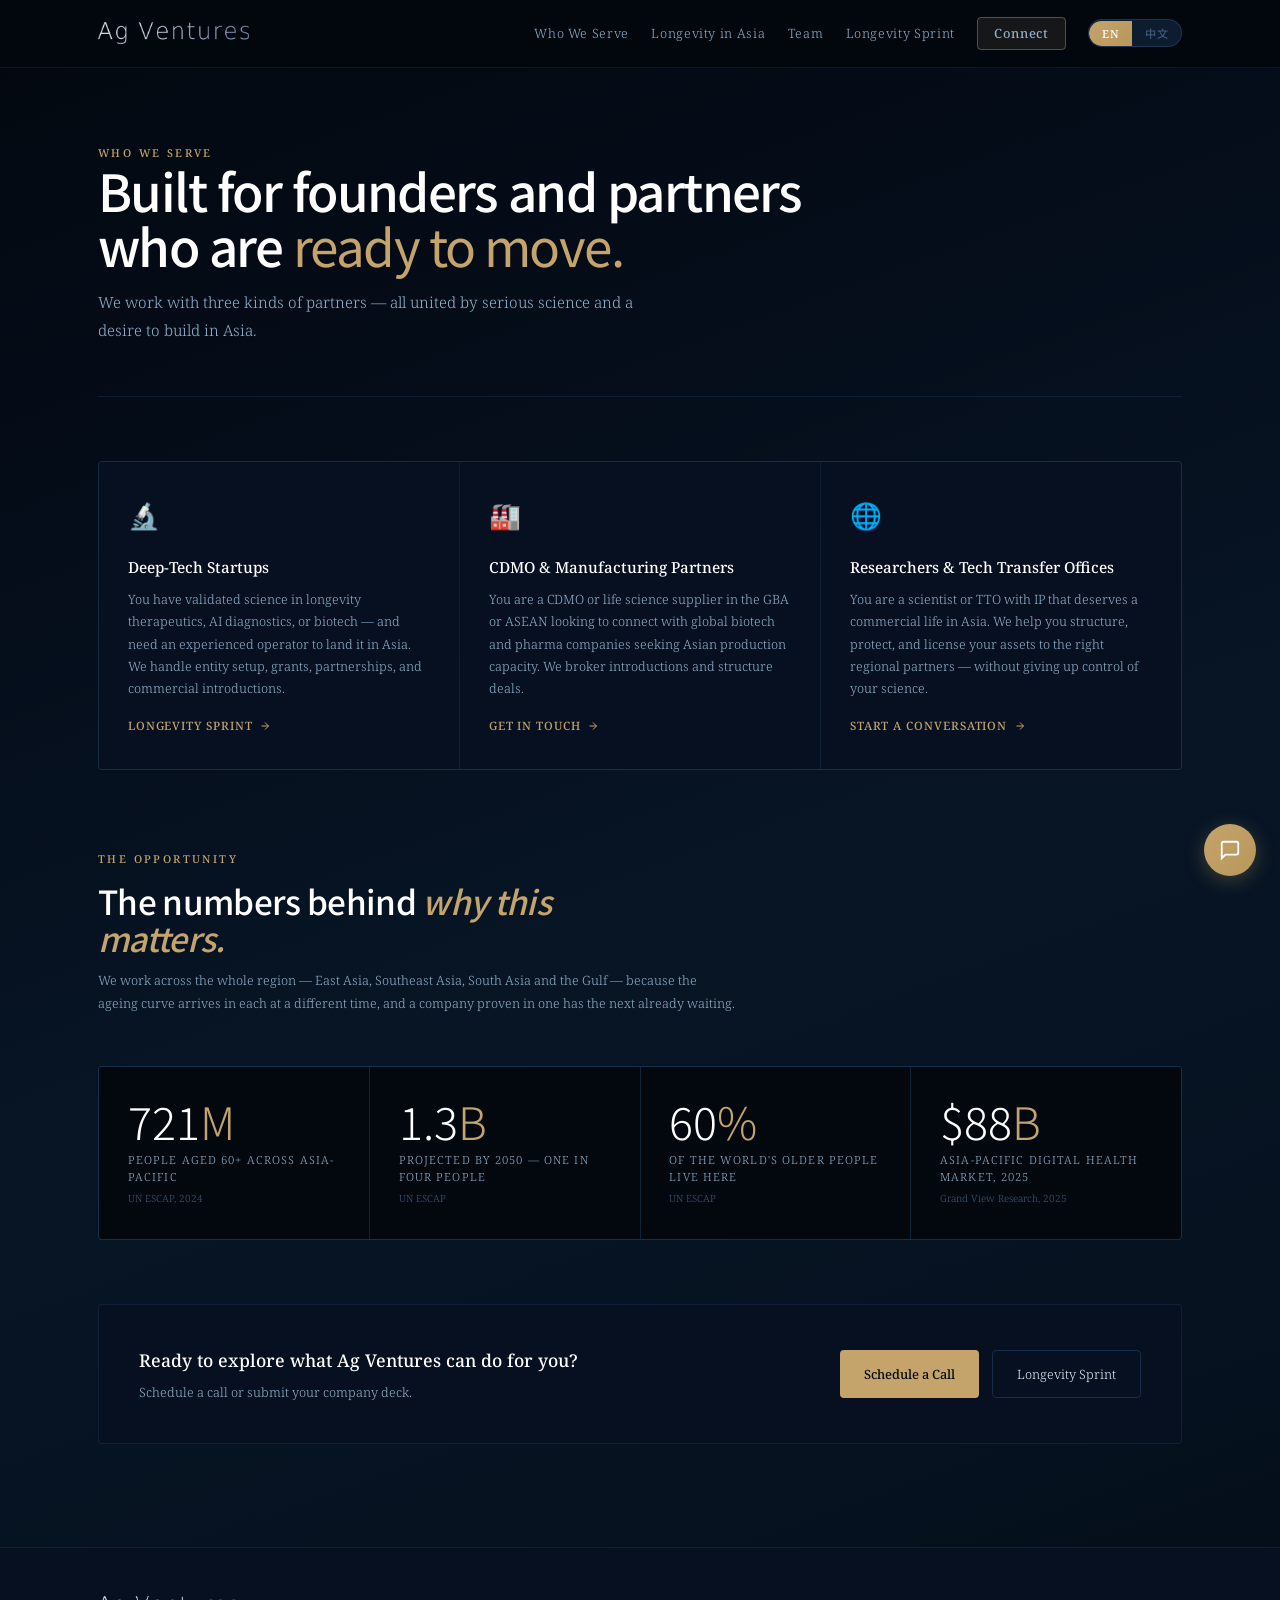
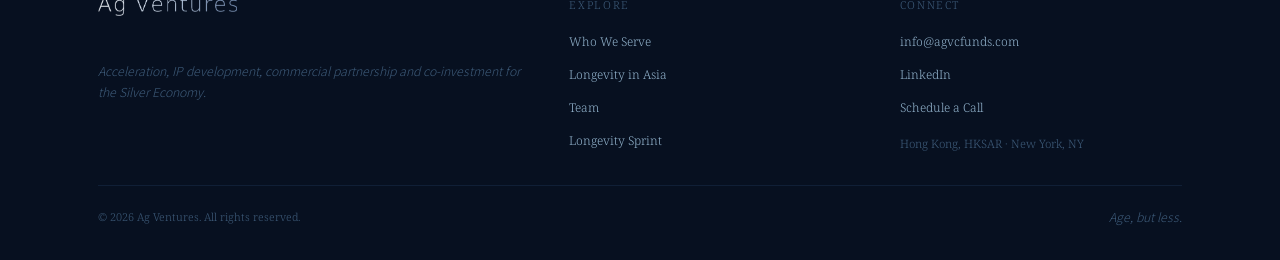
==== commit 435301bc: "Add files via upload" ====
--- a/about.html
+++ b/about.html
@@ -1,65 +1,669 @@
 <!DOCTYPE html>
-<html lang="en">
+<html lang="en" data-lang="en" style="visibility:visible">
 <head>
-  <meta charset="UTF-8" />
-  <meta name="viewport" content="width=device-width, initial-scale=1.0" />
-  <title>Who We Serve | Ag Ventures</title>
-  <meta name="description" content="Ag Ventures partners with founders, institutions, and operators building the Silver Economy across Asia." />
+  <meta charset="UTF-8"/>
+  <meta name="viewport" content="width=device-width, initial-scale=1.0"/>
+  <title>Who We Serve — Ag Ventures</title>
+  <meta name="description" content="Ag Ventures works with deep-tech founders, CDMOs, and research institutions to commercialise longevity science across Asia."/>
+  <link rel="icon" type="image/png" href="[data-uri]"/>
+  <link rel="preconnect" href="https://fonts.googleapis.com"/>
+  <link rel="preconnect" href="https://fonts.gstatic.com" crossorigin/>
+  <link href="https://fonts.googleapis.com/css2?family=Noto+Serif:ital,wght@0,300;0,400;0,500;1,300;1,400;1,500&family=Noto+Sans+SC:wght@300;400;500&display=swap" rel="stylesheet"/>
   <style>
-    body { margin:0; font-family:Arial, sans-serif; background:#07121d; color:#edf5ff; line-height:1.7; }
-    a { color:inherit; text-decoration:none; }
-    .wrap { width:min(1100px, calc(100% - 32px)); margin:0 auto; }
-    nav { border-bottom:1px solid rgba(255,255,255,.08); background:rgba(7,18,29,.9); }
-    .nav-row { display:flex; justify-content:space-between; align-items:center; min-height:72px; }
-    .brand { font-size:1.7rem; font-weight:800; letter-spacing:-0.05em; background:linear-gradient(180deg,#f4dc9a,#d5b67c 34%,#dfe5eb 65%,#8d9198); -webkit-background-clip:text; color:transparent; }
-    .tag { color:#a9bfd7; font-size:.78rem; letter-spacing:.13em; text-transform:uppercase; }
-    .content { padding:60px 0 80px; }
-    h1 { font-size:clamp(2.3rem,5vw,4rem); line-height:1.06; letter-spacing:-0.06em; margin:0 0 18px; }
-    .accent { color:#f3d7a7; }
-    .lead { color:#a9bfd7; max-width:760px; }
-    .cards { display:grid; grid-template-columns:repeat(3,1fr); gap:20px; margin-top:36px; }
-    .card { border:1px solid rgba(255,255,255,.08); background:rgba(16,37,54,.9); border-radius:18px; padding:24px; }
-    .card h3 { margin:0 0 10px; color:#f3d7a7; }
-    .card p { margin:0; color:#a9bfd7; }
-    .stats { display:grid; grid-template-columns:repeat(4,1fr); gap:18px; margin-top:32px; }
-    .stat { padding:20px 16px; border:1px solid rgba(255,255,255,.08); border-radius:18px; background:rgba(16,37,54,.9); }
-    .stat strong { display:block; font-size:2rem; color:#f3d7a7; }
-    .stat span { display:block; margin-top:6px; color:#a9bfd7; font-size:.74rem; letter-spacing:.1em; text-transform:uppercase; }
-    footer { border-top:1px solid rgba(255,255,255,.08); padding:30px 0 60px; }
-    .footer-row { display:flex; justify-content:space-between; align-items:center; gap:16px; flex-wrap:wrap; }
-    .footer-copy { color:#a9bfd7; }
-    @media (max-width:760px) { .cards, .stats { grid-template-columns:1fr; } }
+    /* ── TOKENS ─────────────────────────────────────────── */
+    :root{
+      --ink:#03080f;--ink-mid:#071020;--ink-soft:#0e1c30;
+      --rule:rgba(80,130,200,0.13);--rule-hi:rgba(80,130,200,0.24);
+      --text:#e6ecf5;--text-dim:#8fafc8;--text-muted:#3d5a78;
+      --gold:#c4a46b;--gold-dim:rgba(196,164,107,0.1);--gold-glow:rgba(196,164,107,0.04);
+      --blue-acc:#3a7bd5;--blue-dim:rgba(58,123,213,0.12);
+      --grad:linear-gradient(135deg,#c4a46b 0%,#b8975c 100%);
+      --grad-hover:linear-gradient(135deg,#d0b078 0%,#c4a46b 100%);
+      --grad-border:rgba(196,164,107,0.4);
+      --teal:#c4a46b;--teal-dim:rgba(196,164,107,0.1);
+      --serif:'Satoshi','Noto Sans SC',sans-serif;
+      --sans:'Noto Serif','Noto Sans SC',Georgia,serif;
+      --fs-hero:clamp(2.4rem,5vw,4.8rem);--fs-h2:clamp(1.5rem,2.6vw,2.3rem);
+      --fs-body:clamp(.88rem,1vw,.97rem);--fs-sm:.8rem;--fs-xs:.68rem;
+      --max:1180px;--gap:clamp(1.5rem,4vw,3rem);--r:4px;
+    }
+    *,*::before,*::after{box-sizing:border-box;margin:0;padding:0}
+    html{scroll-behavior:smooth}
+    body{background:linear-gradient(160deg,#03080f 0%,#050d1a 25%,#071525 50%,#061220 75%,#040b16 100%);background-attachment:scroll;color:var(--text);font-family:var(--sans);font-size:var(--fs-body);font-weight:300;line-height:1.72;-webkit-font-smoothing:antialiased;overflow-x:hidden}
+    a{color:inherit;text-decoration:none}
+    img{display:block;max-width:100%}
+    .wrap{max-width:var(--max);margin:0 auto;padding:0 clamp(1.25rem,5vw,3rem)}
+    .label{font-size:var(--fs-xs);font-weight:500;letter-spacing:.22em;text-transform:uppercase;color:var(--teal)}
+    .sr{position:absolute;width:1px;height:1px;overflow:hidden;clip:rect(0,0,0,0)}
+
+    /* ── LANGUAGE SWITCH ── */
+    [data-lang="zh"] .en{display:none!important}
+    [data-lang="en"] .zh{display:none!important}
+    /* Prevent flash of hidden content before JS sets data-lang */
+    html:not([data-lang]) .en, html:not([data-lang]) .zh{display:revert}
+    .lang-btn{
+      display:flex;align-items:center;gap:0;
+      background:var(--ink-soft);border:1px solid var(--rule-hi);
+      border-radius:20px;overflow:hidden;padding:0;cursor:pointer;
+    }
+    .lang-opt{
+      padding:.32rem .8rem;font-size:.7rem;font-weight:500;letter-spacing:.06em;
+      border:none;background:none;color:var(--text-muted);cursor:pointer;
+      font-family:var(--sans);transition:all .2s;
+    }
+    .lang-opt.active{background:var(--grad);color:#fff;}
+    .lang-opt:first-child{border-radius:20px 0 0 20px}
+    .lang-opt:last-child{border-radius:0 20px 20px 0}
+
+    /* ── NAV ── */
+    nav{position:fixed;top:0;left:0;right:0;z-index:200;border-bottom:1px solid transparent;transition:background .3s,border-color .3s}
+    nav.on{background:rgba(3,8,15,.97);backdrop-filter:blur(14px);border-color:var(--rule)}
+    /* interior pages have no hero behind the bar — keep it solid from the top */
+    nav.solid{background:rgba(3,8,15,.97);backdrop-filter:blur(14px);border-color:var(--rule)}
+    .nav-row{max-width:var(--max);margin:0 auto;padding:1.2rem clamp(1.25rem,5vw,3rem);display:flex;align-items:center;justify-content:space-between;gap:1rem}
+    .nav-logo{display:flex;align-items:center;gap:.7rem;flex-shrink:0}
+    .nav-logo img{height:26px;width:auto;object-fit:contain}
+    .nav-word{font-size:.72rem;font-weight:400;letter-spacing:.05em;color:var(--text-dim);font-family:var(--serif)}
+    /* ── LOGO WORDMARK (brand-book gold gradient) ── */
+    .logo-word{font-family:'Montserrat',sans-serif;font-weight:800;font-size:1.4rem;letter-spacing:-.01em;background:linear-gradient(to bottom,#f0d696 0%,#d4b478 32%,#c8c8cd 55%,#8a8a92 74%,#2a2a30 100%);-webkit-background-clip:text;-webkit-text-fill-color:transparent;background-clip:text;line-height:1}
+    .hero-logo-word{font-family:'Montserrat',sans-serif;font-weight:800;font-size:clamp(2rem,4vw,3rem);letter-spacing:-.02em;background:linear-gradient(to bottom,#f4dca0 0%,#d8b87c 34%,#d0d0d6 58%,#9a9aa2 78%,#4a4a52 100%);-webkit-background-clip:text;-webkit-text-fill-color:transparent;background-clip:text;line-height:1;display:inline-block}
+
+    .nav-right{display:flex;align-items:center;gap:1.4rem}
+    .nav-links{display:flex;align-items:center;gap:1.4rem;list-style:none}
+    .nav-links a{font-size:var(--fs-sm);color:var(--text-dim);letter-spacing:.05em;transition:color .2s}
+    .nav-links a:hover{color:var(--text)}
+    .nav-cta{font-size:var(--fs-sm);font-weight:500;letter-spacing:.08em;padding:.4rem 1rem;border:1px solid var(--gold);color:#4db8a8;border-radius:var(--r);transition:all .25s;background:var(--teal-dim);border-color:var(--grad-border)}
+    .nav-cta:hover{background:var(--grad);color:#fff;border-color:transparent}
+
+    /* ── HERO ── */
+    #hero{min-height:100vh;min-height:-webkit-fill-available;min-height:100svh;display:flex;flex-direction:column;justify-content:flex-end;padding-bottom:clamp(4rem,9vw,7rem);position:relative;overflow:hidden;background:#03080f}
+    .hero-bg{position:absolute;inset:0;z-index:0;background:radial-gradient(ellipse 90% 65% at 65% 15%,rgba(20,70,160,.22) 0%,transparent 65%),radial-gradient(ellipse 55% 75% at 5% 90%,rgba(15,55,120,.14) 0%,transparent 60%)}
+    .hero-grid{position:absolute;inset:0;z-index:0;background-image:linear-gradient(var(--rule) 1px,transparent 1px),linear-gradient(90deg,var(--rule) 1px,transparent 1px);background-size:72px 72px;-webkit-mask-image:radial-gradient(ellipse 85% 75% at 50% 50%,black 20%,transparent 100%);mask-image:radial-gradient(ellipse 85% 75% at 50% 50%,black 20%,transparent 100%)}
+    .hero-map{position:absolute;right:-3%;top:50%;transform:translateY(-50%);width:clamp(280px,44vw,580px);opacity:.055;z-index:0;pointer-events:none}
+    .hero-content{position:relative;z-index:1}
+    .hero-logo-wrap{margin-bottom:2rem}
+    .hero-logo-img{height:clamp(34px,5vw,52px);width:auto;object-fit:contain;opacity:.95}
+    .hero-eye{display:flex;align-items:center;gap:.9rem;margin-bottom:2rem}
+    .hero-eye-line{width:36px;height:1px;background:var(--teal)}
+    h1.hero-h{font-family:var(--serif);font-size:var(--fs-hero);font-weight:500;font-style:normal;letter-spacing:-.03em;line-height:1.08;color:#fff;max-width:820px;margin-bottom:1.5rem}
+    h1.hero-h.zh-headline{font-style:normal;font-family:var(--sans);font-weight:300;letter-spacing:.03em}
+    h1.hero-h strong{font-style:normal;font-weight:400;color:var(--gold)}
+    .hero-sub{font-size:clamp(.9rem,1.3vw,1.07rem);font-weight:300;color:var(--text-dim);max-width:520px;line-height:1.82;margin-bottom:1.4rem}
+    .hero-paths{display:flex;gap:1rem;flex-wrap:wrap;margin-bottom:3.5rem}
+    .path-card{flex:1;min-width:200px;padding:1.2rem 1.4rem;border-radius:var(--r);cursor:pointer;transition:all .25s;text-align:left;font-family:var(--sans);border:1px solid var(--rule-hi)}
+    .path-card.primary{background:var(--gold);border-color:var(--gold);color:var(--ink)}
+    .path-card.primary:hover{opacity:.9}
+    .path-card.secondary{background:var(--blue-dim);border-color:rgba(58,123,213,.3);color:var(--text)}
+    .path-card.secondary:hover{background:rgba(58,123,213,.2);border-color:rgba(58,123,213,.5)}
+    .path-card-label{font-size:.67rem;font-weight:500;letter-spacing:.16em;text-transform:uppercase;margin-bottom:.4rem;opacity:.7}
+    .path-card-main{font-size:.92rem;font-weight:500;line-height:1.3}
+    .path-card-sub{font-size:.72rem;margin-top:.3rem;opacity:.65;line-height:1.4}
+    .hero-stats{padding-top:2rem;border-top:1px solid var(--rule);display:grid;grid-template-columns:repeat(4,1fr);max-width:680px}
+    .hstat{padding:.8rem 1.2rem .8rem 0}
+    .hstat-num{font-family:var(--serif);font-size:clamp(1.4rem,2.4vw,2rem);font-weight:300;color:#fff;line-height:1}
+    .hstat-num span{color:var(--gold)}
+    .hstat-lbl{font-size:.64rem;letter-spacing:.1em;text-transform:uppercase;color:var(--text-dim);margin-top:.3rem;opacity:.7}
+
+    /* ── SECTION ── */
+    section{padding:clamp(3.5rem,7vw,7rem) 0}
+    .sec-hd{margin-bottom:clamp(2rem,4vw,4rem)}
+    .sec-hd .label{margin-bottom:.8rem}
+    .sec-title{font-family:var(--serif);font-size:var(--fs-h2);font-weight:500;line-height:1.12;color:#fff;max-width:580px;letter-spacing:-.02em}
+    .sec-title.zh-title{font-family:var(--sans);font-style:normal;font-weight:300;letter-spacing:.02em}
+    .sec-title em{font-style:italic;color:var(--gold)}
+
+    /* ── WHO WE SERVE ── */
+    #serve{background:var(--ink-mid);border-top:1px solid var(--rule);border-bottom:1px solid var(--rule);scroll-margin-top:60px}
+    .serve-grid{display:grid;grid-template-columns:repeat(3,1fr);gap:1px;background:var(--rule);border:1px solid var(--rule);border-radius:var(--r);overflow:hidden}
+    .serve-card{background:var(--ink-mid);padding:2rem 1.8rem;transition:background .2s}
+    .serve-card:hover{background:var(--ink-soft)}
+    .serve-icon{font-size:1.6rem;margin-bottom:1rem}
+    .serve-title{font-size:.95rem;font-weight:500;color:#fff;margin-bottom:.5rem}
+    .serve-body{font-size:var(--fs-sm);color:var(--text-dim);line-height:1.75}
+    .serve-cta{margin-top:1rem;display:inline-flex;align-items:center;gap:.4rem;font-size:.72rem;letter-spacing:.08em;text-transform:uppercase;color:var(--teal);font-weight:500}
+    .serve-cta svg{width:12px;height:12px;stroke:currentColor;fill:none;stroke-width:2}
+
+    /* ── IMPACT ── */
+    #impact{background:var(--ink);border-bottom:1px solid var(--rule)}
+    .impact-nums{display:grid;grid-template-columns:repeat(4,1fr);gap:1px;background:var(--rule);border:1px solid var(--rule);border-radius:var(--r);overflow:hidden;margin-bottom:3rem}
+    .impact-num-card{background:var(--ink);padding:2rem 1.8rem}
+    .impact-val{font-family:var(--serif);font-size:clamp(2rem,3.5vw,3rem);font-weight:300;color:#fff;line-height:1}
+    .impact-val span{color:var(--gold)}
+    .impact-label{font-size:.7rem;letter-spacing:.1em;text-transform:uppercase;color:var(--text-dim);margin-top:.5rem;line-height:1.5}
+    .impact-src{font-size:.62rem;color:var(--text-muted);margin-top:.25rem}
+
+    /* ── THESIS ── */
+    #thesis{background:var(--ink-mid);border-top:1px solid var(--rule);border-bottom:1px solid var(--rule)}
+    .thesis-2col{display:grid;grid-template-columns:1fr 1fr;gap:var(--gap);align-items:start}
+    .thesis-body{font-size:clamp(.92rem,1.15vw,1.02rem);color:var(--text);line-height:1.82;opacity:.85}
+    .thesis-body p+p{margin-top:1.1em}
+    .thesis-body strong{color:#fff;font-weight:400;opacity:1}
+    .thesis-pull{font-family:var(--serif);font-style:italic;font-size:clamp(1.1rem,1.6vw,1.45rem);font-weight:300;line-height:1.45;color:var(--text);border-left:2px solid var(--teal);padding-left:1.4rem;margin-bottom:2rem}
+    .thesis-pull.zh-pull{font-family:var(--sans);font-style:normal;font-size:clamp(1rem,1.4vw,1.25rem)}
+    .tags{display:flex;flex-wrap:wrap;gap:.4rem;margin-top:2rem}
+    .tag{font-size:.66rem;letter-spacing:.1em;text-transform:uppercase;padding:.28rem .72rem;border:1px solid var(--rule-hi);color:var(--text-muted);border-radius:20px}
+    .force-3{display:grid;grid-template-columns:repeat(3,1fr);gap:1px;background:var(--rule);border:1px solid var(--rule);border-radius:var(--r);overflow:hidden;margin-top:2.5rem}
+    .force-card{background:var(--ink-mid);padding:1.6rem 1.4rem}
+    .force-icon{font-size:1.3rem;margin-bottom:.8rem}
+    .force-title{font-size:.85rem;font-weight:500;color:#fff;margin-bottom:.35rem}
+    .force-body{font-size:var(--fs-sm);color:var(--text);line-height:1.72;opacity:.8}
+
+    /* ── SERVICES ── */
+    #services{background:var(--ink)}
+    .svc-tabs{display:flex;gap:.5rem;flex-wrap:wrap;margin-bottom:2.5rem;border-bottom:1px solid var(--rule);padding-bottom:0}
+    .svc-tab{font-size:var(--fs-sm);font-weight:400;letter-spacing:.05em;padding:.65rem 1.1rem;border:none;background:none;color:var(--text-muted);cursor:pointer;border-bottom:2px solid transparent;margin-bottom:-1px;transition:color .2s,border-color .2s;font-family:var(--sans)}
+    .svc-tab:hover{color:var(--text)}
+    .svc-tab.active{color:var(--teal);border-bottom-color:var(--teal)}
+    .svc-panel{display:none}
+    .svc-panel.active{display:grid;grid-template-columns:1fr 1fr;gap:var(--gap);align-items:start}
+    .svc-badge{display:inline-flex;align-items:center;gap:.5rem;font-size:var(--fs-xs);letter-spacing:.15em;text-transform:uppercase;color:var(--gold);margin-bottom:1.1rem}
+    .svc-badge-dot{width:6px;height:6px;background:var(--teal);border-radius:50%}
+    .svc-h{font-family:var(--serif);font-size:clamp(1.4rem,2vw,1.9rem);font-weight:300;color:#fff;line-height:1.2;margin-bottom:.9rem}
+    .svc-h.zh-h{font-family:var(--sans);font-style:normal;font-weight:300}
+    .svc-intro{font-size:clamp(.88rem,1.1vw,.98rem);color:var(--text-dim);line-height:1.8;margin-bottom:1.6rem}
+    .svc-acc-btn{display:flex;align-items:center;justify-content:space-between;width:100%;background:none;border:none;border-top:1px solid var(--rule);padding:.65rem 0;font-family:var(--sans);font-size:var(--fs-xs);font-weight:500;letter-spacing:.16em;text-transform:uppercase;color:var(--text-muted);cursor:pointer;margin-bottom:0;transition:color .2s}
+    .svc-acc-btn:hover{color:var(--text-dim)}
+    .svc-acc-btn.open{color:var(--teal)}
+    .svc-acc-btn.open .svc-acc-arr{transform:rotate(90deg)}
+    .svc-acc-arr{transition:transform .25s;font-size:.7rem;margin-left:.5rem}
+    .svc-acc-body{max-height:0;overflow:hidden;transition:max-height .35s ease}
+    .svc-del-list{list-style:none;display:flex;flex-direction:column;gap:.45rem;margin-bottom:1.5rem;padding-top:.5rem}
+    .svc-del-list li{font-size:var(--fs-sm);color:var(--text);display:flex;align-items:flex-start;gap:.6rem;line-height:1.6}
+    .svc-del-list li::before{content:'→';color:var(--gold);font-size:.7rem;margin-top:.2rem;flex-shrink:0}
+    .svc-pills{display:flex;flex-wrap:wrap;gap:.4rem}
+    .pill{font-size:.65rem;letter-spacing:.08em;text-transform:uppercase;padding:.2rem .65rem;background:var(--teal-dim);color:var(--teal);border-radius:20px}
+    .svc-card{background:var(--ink-mid);border:1px solid var(--rule);border-radius:var(--r);overflow:hidden}
+    .svc-card-head{padding:1.3rem 1.5rem;border-bottom:1px solid var(--rule);background:rgba(13,158,140,0.04)}
+    .svc-card-head-label{font-size:var(--fs-xs);letter-spacing:.14em;text-transform:uppercase;color:var(--text-muted);margin-bottom:.3rem}
+    .svc-card-head-val{font-family:var(--serif);font-size:clamp(1.2rem,1.8vw,1.6rem);font-weight:300;color:#fff}
+    .svc-card-body{padding:1.3rem 1.5rem}
+    .svc-row{display:flex;justify-content:space-between;align-items:baseline;padding:.5rem 0;border-bottom:1px solid var(--rule);font-size:var(--fs-sm)}
+    .svc-row:last-child{border-bottom:none}
+    .svc-row-k{color:var(--text-dim);font-size:.7rem}
+    .svc-row-v{color:var(--text);font-weight:500;text-align:right;max-width:55%}
+
+    /* ── TEAM GRID ── */
+    #advisors{background:var(--ink-mid);border-top:1px solid var(--rule);border-bottom:1px solid var(--rule)}
+    .adv-grid{display:grid;grid-template-columns:repeat(2,1fr);gap:1px;background:var(--rule);border:1px solid var(--rule);border-radius:var(--r);overflow:hidden}
+    .adv-card{background:var(--ink-mid);padding:1.7rem;display:flex;gap:1.1rem;align-items:flex-start;transition:background .2s}
+    .adv-card:hover{background:var(--ink-soft)}
+    .adv-photo{width:54px;height:54px;border-radius:50%;overflow:hidden;flex-shrink:0;background:var(--ink-soft);border:1px solid var(--rule-hi)}
+    .adv-photo img{width:100%;height:100%;object-fit:cover}
+    .adv-init{width:54px;height:54px;border-radius:50%;background:var(--ink-soft);border:1px solid var(--rule-hi);display:flex;align-items:center;justify-content:center;font-family:var(--serif);font-size:1rem;font-style:italic;color:var(--gold);font-weight:300;flex-shrink:0}
+    .adv-name{font-size:.87rem;font-weight:500;color:#fff;margin-bottom:.12rem}
+    .adv-title{font-size:.74rem;color:var(--text-dim);line-height:1.5}
+
+    /* ── GEO SWITCHER ── */
+    #china{background:var(--ink);border-top:1px solid var(--rule);border-bottom:1px solid var(--rule)}
+    .geo-layout{display:grid;grid-template-columns:1fr 340px;gap:var(--gap);align-items:start}
+    .geo-map-wrap{background:var(--ink-mid);border:1px solid var(--rule);border-radius:var(--r);overflow:hidden}
+    .geo-map-wrap svg{width:100%;display:block}
+    .land{fill:var(--ink-soft);stroke:rgba(80,130,200,0.18);stroke-width:.5}
+    .geo-panel{display:flex;flex-direction:column;gap:.9rem}
+    .geo-panel-head{background:var(--ink-mid);border:1px solid var(--rule);border-radius:var(--r);padding:1.2rem 1.3rem}
+    .geo-panel-title{font-size:1.05rem;font-weight:500;color:#fff;margin-bottom:.15rem}
+    .geo-panel-sub{font-size:var(--fs-sm);color:var(--text-dim);margin-top:.15rem}
+    .geo-stats{display:grid;grid-template-columns:1fr 1fr;gap:.5rem}
+    .geo-stat{background:var(--ink-mid);border:1px solid var(--rule);border-radius:var(--r);padding:.9rem 1rem}
+    .geo-stat-val{font-family:var(--serif);font-size:clamp(1.3rem,1.8vw,1.7rem);font-weight:300;color:#fff;line-height:1}
+    .geo-stat-val span{color:var(--gold)}
+    .geo-stat-label{font-size:.68rem;letter-spacing:.06em;color:var(--text-dim);margin-top:.3rem;line-height:1.4}
+    .geo-opps{background:var(--ink-mid);border:1px solid var(--rule);border-radius:var(--r);padding:1rem 1.2rem}
+    .geo-opps-title{font-size:var(--fs-xs);letter-spacing:.14em;text-transform:uppercase;color:var(--text-muted);margin-bottom:.7rem}
+    .geo-opp{display:flex;align-items:flex-start;gap:.6rem;padding:.4rem 0;border-bottom:1px solid var(--rule)}
+    .geo-opp:last-child{border-bottom:none;padding-bottom:0}
+    .geo-opp-dot{width:5px;height:5px;border-radius:50%;background:var(--teal);flex-shrink:0;margin-top:.38rem}
+    .geo-opp-text{font-size:var(--fs-sm);color:var(--text-dim);line-height:1.55}
+    .geo-opp-text strong{color:var(--text);font-weight:500}
+    .geo-region-btns{display:flex;gap:.5rem;flex-wrap:wrap;margin-bottom:1.5rem}
+    .geo-rbtn{background:none;border:1px solid var(--rule);color:var(--text-muted);font-family:var(--sans);font-size:var(--fs-sm);padding:.4rem .95rem;border-radius:20px;cursor:pointer;transition:all .2s}
+    .geo-rbtn:hover{border-color:var(--rule-hi);color:var(--text-dim)}
+    .geo-rbtn.active{background:var(--teal-dim);border-color:rgba(13,158,140,.35);color:var(--teal)}
+
+    /* ── NEWS ── */
+    #news{background:var(--ink-mid);border-bottom:1px solid var(--rule)}
+    .news-grid{display:grid;grid-template-columns:repeat(3,1fr);gap:1.2rem}
+    .news-card{display:block;background:var(--ink);border:1px solid var(--rule);border-radius:var(--r);overflow:hidden;transition:border-color .2s;cursor:pointer}
+    .news-card:hover{border-color:var(--rule-hi)}
+    .news-card-img{height:130px;background:var(--ink-soft);display:flex;align-items:center;justify-content:center;overflow:hidden;position:relative}
+    .news-card-img-placeholder{font-size:2rem;opacity:.3}
+    .news-card-tag{position:absolute;top:.7rem;left:.7rem;font-size:.6rem;letter-spacing:.12em;text-transform:uppercase;padding:.18rem .55rem;background:var(--gold-dim);color:var(--gold);border-radius:20px;border:1px solid rgba(196,164,107,.2)}
+    .news-card-body{padding:1.2rem}
+    .news-card-date{font-size:.65rem;letter-spacing:.1em;text-transform:uppercase;color:var(--text-muted);margin-bottom:.5rem}
+    .news-card-title{font-size:.87rem;font-weight:500;color:#fff;line-height:1.4;margin-bottom:.5rem}
+    .news-card-excerpt{font-size:.76rem;color:var(--text-dim);line-height:1.65}
+    .news-more{display:inline-flex;align-items:center;gap:.4rem;font-size:.72rem;letter-spacing:.1em;text-transform:uppercase;color:var(--teal);margin-top:2rem;font-weight:500}
+    .news-more svg{width:12px;height:12px;stroke:currentColor;fill:none;stroke-width:2}
+
+    /* ── PRESENCE ── */
+    #presence{background:var(--ink);border-top:1px solid var(--rule);border-bottom:1px solid var(--rule)}
+    .presence-2col{display:grid;grid-template-columns:1fr 1fr;gap:var(--gap);align-items:start}
+    .map-frame{border-radius:var(--r);overflow:hidden;border:1px solid var(--rule);background:var(--ink-soft)}
+    .map-frame img{width:100%;display:block;opacity:.7}
+    .geo-list{display:flex;flex-direction:column;gap:1.1rem}
+    .geo-item{padding-bottom:1.1rem;border-bottom:1px solid var(--rule)}
+    .geo-item:last-child{border-bottom:none;padding-bottom:0}
+    .geo-name{font-size:.87rem;font-weight:500;color:#fff;margin-bottom:.22rem}
+    .geo-desc{font-size:var(--fs-sm);color:var(--text-dim);line-height:1.68}
+
+    /* ── CONTACT ── */
+    #contact{background:var(--ink-mid);border-top:1px solid var(--rule)}
+    .contact-2col{display:grid;grid-template-columns:1fr 1fr;gap:var(--gap);align-items:start}
+    .contact-paths{display:flex;flex-direction:column;gap:.8rem;margin-top:1.5rem;margin-bottom:1.5rem}
+    .contact-path{display:flex;align-items:flex-start;gap:1rem;padding:1.1rem 1.2rem;border:1px solid var(--rule);border-radius:var(--r);transition:border-color .2s,background .2s;cursor:pointer;background:transparent;font-family:var(--sans);text-align:left;width:100%;text-decoration:none}
+    .contact-path:hover{border-color:var(--rule-hi);background:var(--ink-mid)}
+    .contact-path-icon{font-size:1.2rem;flex-shrink:0;margin-top:.05rem}
+    .contact-path-title{font-size:.85rem;font-weight:500;color:#fff;margin-bottom:.15rem}
+    .contact-path-sub{font-size:.73rem;color:var(--text-dim);line-height:1.5}
+    .contact-links{display:flex;flex-direction:column;gap:.65rem;margin-top:1.5rem}
+    .contact-link{display:flex;align-items:center;gap:.7rem;font-size:var(--fs-sm);color:var(--text-dim);transition:color .2s}
+    .contact-link:hover{color:var(--gold)}
+    .contact-link svg{width:13px;height:13px;stroke:currentColor;fill:none;stroke-width:1.5;flex-shrink:0}
+    .cf{background:var(--ink);border:1px solid var(--rule);border-radius:var(--r);padding:clamp(1.4rem,2.5vw,2.2rem)}
+    .fg{margin-bottom:1rem}
+    .fl{display:block;font-size:var(--fs-xs);letter-spacing:.14em;text-transform:uppercase;color:var(--text-muted);margin-bottom:.4rem}
+    .fi,.fta,.fsel{width:100%;background:var(--ink-mid);border:1px solid var(--rule-hi);color:var(--text);font-family:var(--sans);font-size:var(--fs-sm);font-weight:300;padding:.68rem .9rem;border-radius:var(--r);outline:none;transition:border-color .2s;appearance:none}
+    .fi:focus,.fta:focus,.fsel:focus{border-color:var(--teal)}
+    .fi::placeholder,.fta::placeholder{color:var(--text-muted)}
+    .fta{resize:vertical;min-height:95px}
+    .fr{display:grid;grid-template-columns:1fr 1fr;gap:.9rem}
+    .fsub{width:100%;padding:.78rem;background:var(--grad);color:#fff;font-family:var(--sans);font-size:var(--fs-sm);font-weight:500;letter-spacing:.08em;border:none;border-radius:var(--r);cursor:pointer;transition:opacity .2s}
+    .fsub:hover{opacity:.88}
+    .fnote{font-size:.68rem;color:var(--text-muted);text-align:center;margin-top:.65rem}
+
+    /* ── FOOTER ── */
+    footer{background:var(--ink-mid);border-top:1px solid var(--rule);padding:3rem 0 2rem}
+    .footer-main{display:grid;grid-template-columns:1.5fr 1fr 1fr;gap:3rem;align-items:start;margin-bottom:2rem}
+    .footer-italic{font-family:var(--serif);font-style:italic;font-size:.77rem;color:var(--text-muted)}
+    .footer-brand{font-family:'Montserrat',sans-serif;font-weight:800;font-size:1.6rem;letter-spacing:-.01em;background:linear-gradient(to bottom,#f0d696,#d4b478 34%,#c8c8cd 58%,#8a8a92 78%,#3a3a42);-webkit-background-clip:text;-webkit-text-fill-color:transparent;background-clip:text;margin-bottom:1rem;display:inline-block}
+    .footer-tagline{font-family:var(--serif);font-style:italic;font-size:.77rem;color:var(--text-muted)}
+    .footer-offices{display:flex;flex-wrap:wrap;gap:1.5rem;margin-top:1rem}
+    .footer-office{font-size:.72rem;color:var(--text-muted);line-height:1.6}
+    .footer-office strong{display:block;color:var(--text-dim);font-weight:500;font-size:.7rem;letter-spacing:.08em;text-transform:uppercase;margin-bottom:.15rem}
+    .footer-col-title{font-size:var(--fs-xs);letter-spacing:.15em;text-transform:uppercase;color:var(--text-muted);margin-bottom:.9rem}
+    .footer-links{list-style:none;display:flex;flex-direction:column;gap:.55rem}
+    .footer-links a{font-size:.76rem;color:var(--text-dim);transition:color .2s}
+    .footer-links a:hover{color:var(--text)}
+    .footer-bottom{padding-top:1.3rem;border-top:1px solid var(--rule);display:flex;align-items:center;justify-content:space-between;flex-wrap:wrap;gap:.8rem}
+    .footer-copy{font-size:.68rem;color:var(--text-muted)}
+
+    /* ── AI CHATBOT ── */
+    #chatbot{position:fixed;bottom:1.5rem;right:1.5rem;z-index:300}
+    .chat-bubble{width:52px;height:52px;background:var(--grad);border-radius:50%;display:flex;align-items:center;justify-content:center;cursor:pointer;box-shadow:0 4px 20px rgba(196,164,107,.3);transition:transform .2s;border:none}
+    .chat-bubble:hover{transform:scale(1.08)}
+    .chat-bubble svg{width:22px;height:22px;stroke:#fff;fill:none;stroke-width:2}
+    .chat-window{position:absolute;bottom:65px;right:0;width:320px;background:var(--ink-mid);border:1px solid var(--rule-hi);border-radius:12px;overflow:hidden;display:none;flex-direction:column;box-shadow:0 16px 48px rgba(0,0,0,.5)}
+    .chat-window.open{display:flex}
+    .chat-head{padding:1rem 1.2rem;background:var(--ink-soft);border-bottom:1px solid var(--rule);display:flex;align-items:center;justify-content:space-between}
+    .chat-head-info{display:flex;align-items:center;gap:.7rem}
+    .chat-avatar{width:32px;height:32px;border-radius:50%;background:var(--gold-dim);border:1px solid rgba(196,164,107,.3);display:flex;align-items:center;justify-content:center;font-size:.9rem}
+    .chat-name{font-size:.82rem;font-weight:500;color:#fff}
+    .chat-status{font-size:.65rem;color:var(--gold)}
+    .chat-close{background:none;border:none;cursor:pointer;color:var(--text-muted);font-size:1.1rem;padding:.2rem;line-height:1}
+    .chat-msgs{height:240px;overflow-y:auto;padding:1rem;display:flex;flex-direction:column;gap:.8rem}
+    .msg{max-width:85%;padding:.65rem .9rem;border-radius:10px;font-size:.78rem;line-height:1.55}
+    .msg.bot{background:var(--ink-soft);color:var(--text);align-self:flex-start;border:1px solid var(--rule)}
+    .msg.user{background:var(--gold);color:var(--ink);align-self:flex-end}
+    .chat-options{padding:.6rem 1rem;display:flex;flex-direction:column;gap:.4rem;border-top:1px solid var(--rule)}
+    .chat-opt{background:none;border:1px solid var(--rule-hi);color:var(--text-dim);font-family:var(--sans);font-size:.72rem;padding:.45rem .8rem;border-radius:20px;cursor:pointer;text-align:left;transition:all .2s}
+    .chat-opt:hover{border-color:var(--teal);color:var(--teal);background:var(--teal-dim)}
+    .chat-input-row{display:flex;gap:.5rem;padding:.8rem 1rem;border-top:1px solid var(--rule)}
+    .chat-input{flex:1;background:var(--ink);border:1px solid var(--rule-hi);color:var(--text);font-family:var(--sans);font-size:.76rem;padding:.5rem .75rem;border-radius:6px;outline:none}
+    .chat-send{background:var(--gold);border:none;color:var(--ink);padding:.5rem .8rem;border-radius:6px;cursor:pointer;font-size:.8rem;font-weight:500}
+
+    /* ── REVEAL ── */
+    .rv{opacity:0;transform:translateY(16px);transition:opacity .6s ease,transform .6s ease}
+    .rv.in{opacity:1;transform:none}
+    .d1{transition-delay:.1s}.d2{transition-delay:.2s}.d3{transition-delay:.3s}
+
+
+    /* ── MOBILE HAMBURGER ── */
+    .nav-hamburger{display:none;flex-direction:column;gap:4px;background:none;border:none;cursor:pointer;padding:8px;z-index:210}
+    .nav-hamburger span{display:block;width:22px;height:2px;background:var(--text);transition:all .3s}
+    .nav-hamburger.open span:nth-child(1){transform:translateY(6px) rotate(45deg)}
+    .nav-hamburger.open span:nth-child(2){opacity:0}
+    .nav-hamburger.open span:nth-child(3){transform:translateY(-6px) rotate(-45deg)}
+    .mobile-menu{display:none;position:fixed;top:0;right:0;bottom:0;width:min(78vw,320px);background:var(--ink-mid);border-left:1px solid var(--rule-hi);z-index:205;flex-direction:column;padding:5rem 2rem 2rem;transform:translateX(100%);transition:transform .35s cubic-bezier(.4,0,.2,1);gap:.4rem}
+    .mobile-menu.open{transform:translateX(0)}
+    .mobile-menu a{font-family:var(--serif);font-size:1.1rem;font-weight:500;color:var(--text);padding:.9rem 0;border-bottom:1px solid var(--rule);letter-spacing:-.01em}
+    .mobile-menu a:last-of-type{border-bottom:none}
+    .mobile-menu-backdrop{display:none;position:fixed;inset:0;background:rgba(1,4,8,.6);backdrop-filter:blur(3px);z-index:204}
+    .mobile-menu-backdrop.open{display:block}
+
+    /* ── RESPONSIVE ── */
+    @media(max-width:900px){
+      .thesis-2col,.presence-2col,.contact-2col{grid-template-columns:1fr}
+      .svc-panel.active{grid-template-columns:1fr}
+      .serve-grid,.force-3{grid-template-columns:1fr}
+      .impact-nums{grid-template-columns:repeat(2,1fr)}
+      .news-grid{grid-template-columns:1fr 1fr}
+      .adv-grid{grid-template-columns:1fr}
+      .geo-layout{grid-template-columns:1fr}
+        .fr{grid-template-columns:1fr}
+      .hero-stats{grid-template-columns:repeat(2,1fr)}
+      .hero-paths{flex-direction:column}
+    }
+    @media(max-width:760px){
+      .nav-links{display:none}
+      .nav-hamburger{display:flex}
+      .mobile-menu{display:flex}
+      .news-grid{grid-template-columns:1fr}
+      .impact-nums{grid-template-columns:1fr 1fr}
+      .chat-window{width:290px}
+    }
+  
+    /* ── SUBPAGE SHELL ── */
+    .page-shell{padding:clamp(6rem,12vw,9rem) 0 clamp(4rem,8vw,8rem)}
+    .page-header{margin-bottom:clamp(3rem,5vw,5rem);border-bottom:1px solid var(--rule);padding-bottom:clamp(2rem,4vw,4rem)}
+    .page-title{font-family:var(--serif);font-size:clamp(2rem,4vw,3.5rem);font-weight:500;font-style:normal;color:#fff;line-height:1.08;margin-bottom:1rem;letter-spacing:-.03em}
+    .page-title.zh-title{letter-spacing:.02em}
+    .page-title strong{font-style:normal;font-weight:400;color:var(--gold)}
+    .page-sub{font-size:clamp(.9rem,1.2vw,1.05rem);color:var(--text-dim);max-width:560px;line-height:1.8}
+
+    /* ── ACCESSIBILITY ── */
+    a:focus-visible,button:focus-visible,input:focus-visible,select:focus-visible,textarea:focus-visible{outline:2px solid var(--teal);outline-offset:3px;border-radius:2px}
+
+
+    /* ══ Ag Ventures wordmark ══
+       Embedded as a data URI rather than loaded from /images/. The mark had
+       twice disappeared because the file was not present on the deploy, and a
+       logo is not worth a dependency on an upload step. One copy per page,
+       applied as a background so the three sizes share it. */
+    .av-mark{display:inline-block;flex-shrink:0;aspect-ratio:1982/286;
+      background-image:url([data-uri]);
+      background-repeat:no-repeat;background-position:left center;background-size:contain}
+    .av-mark.nav{height:clamp(18px,1.7vw,22px)}
+    .av-mark.hero{height:clamp(30px,4.4vw,46px);margin-bottom:.2rem}
+    .av-mark.foot{height:20px;margin-bottom:1rem}
+
+    /* The footer columns are fr units, but an fr track cannot shrink below its
+       content's min-content width. The wordmark image is ~139px where the old
+       text wordmark was ~73px, which pushed the third column off-screen on
+       phones. Stack the footer there instead. */
+    @media(max-width:760px){ .footer-main{grid-template-columns:1fr;gap:2rem} }
   </style>
 </head>
 <body>
-  <nav>
-    <div class="wrap nav-row">
-      <a href="/" class="brand">Ag Ventures</a>
-      <div class="tag">Ag = Silver Economy</div>
-    </div>
-  </nav>
-  <div class="wrap content">
-    <div class="tag">Who We Serve</div>
-    <h1>We work with teams building the <span class="accent">future of healthy aging.</span></h1>
-    <p class="lead">Ag Ventures supports founders, operators, and institutions creating the products, services, and infrastructure that define the Silver Economy in Asia and beyond.</p>
-    <div class="cards">
-      <div class="card"><h3>Deep-Tech Founders</h3><p>Science-led companies in biotech, diagnostics, AI health, and longevity that need market entry and commercialization support.</p></div>
-      <div class="card"><h3>Care and Manufacturing Networks</h3><p>Operators building scalable delivery, supply, and service models for aging populations and health ecosystems.</p></div>
-      <div class="card"><h3>Research Institutions</h3><p>Universities, labs, and transfer offices turning breakthrough IP into viable commercial outcomes.</p></div>
-    </div>
-    <div class="stats">
-      <div class="stat"><strong>310M+</strong><span>Chinese 60+</span></div>
-      <div class="stat"><strong>$4.2T</strong><span>Silver economy by 2035</span></div>
-      <div class="stat"><strong>700M+</strong><span>APAC 60+ by 2050</span></div>
-      <div class="stat"><strong>$30B+</strong><span>Digital health opportunity</span></div>
-    </div>
+<!-- ── NAV ── -->
+<nav id="nav" class="solid">
+  <div class="nav-row">
+    <a href="#hero" class="nav-logo">
+      <span class="av-mark nav" role="img" aria-label="Ag Ventures"></span>
+      
+      
+    </a>
+    <div class="nav-right">
+      <ul class="nav-links">
+        <li><a href="/about"><span class="en">Who We Serve</span><span class="zh">服务对象</span></a></li>
+        <li><a href="/longevity-asia"><span class="en">Longevity in Asia</span><span class="zh">亚洲长寿产业</span></a></li>
+        <li><a href="/team"><span class="en">Team</span><span class="zh">团队</span></a></li>
+        <li><a href="/longevitysprint"><span class="en">Longevity Sprint</span><span class="zh">银发创投</span></a></li>
+        <li><a href="/#contact" class="nav-cta"><span class="en">Connect</span><span class="zh">联系我们</span></a></li>
+      </ul>
+      <div class="lang-btn" id="lang-btn">
+        <button class="lang-opt active" data-lang="en">EN</button>
+        <button class="lang-opt" data-lang="zh">中文</button>
+      </div>
+      </div>
+    <button class="nav-hamburger" id="hamburger" aria-label="Menu"><span></span><span></span><span></span></button>
   </div>
-  <footer>
-    <div class="wrap footer-row">
-      <div class="brand">Ag Ventures</div>
-      <div class="footer-copy">Cross-border venture acceleration for the Silver Economy.</div>
-      <div class="tag">Ag = Silver Economy</div>
-    </div>
-  </footer>
+</nav>
+<div class="mobile-menu-backdrop" id="mm-backdrop"></div>
+<div class="mobile-menu" id="mobile-menu">
+  <a href="/partnering"><span class="en">Partnering</span><span class="zh">合作伙伴</span></a>
+  <a href="/intelligence"><span class="en">Intelligence</span><span class="zh">产业洞察</span></a>
+  <a href="/team"><span class="en">Team</span><span class="zh">团队</span></a>
+  <a href="/longevitysprint"><span class="en">Longevity Sprint</span><span class="zh">银发创投</span></a>
+  <a href="/#contact"><span class="en">Connect</span><span class="zh">联系我们</span></a>
+</div>
+
+
+<div class="page-shell">
+  <div class="wrap">
+    <div class="page-header">
+      <p class="label en">Who We Serve</p>
+      <p class="label zh">服务对象</p>
+      <h1 class="page-title en">Built for founders and partners<br>who are <strong>ready to move.</strong></h1>
+      <h1 class="page-title zh-title zh">专为准备好行动的<strong>创始人与合作伙伴</strong>而生。</h1>
+      <p class="page-sub en">We work with three kinds of partners — all united by serious science and a desire to build in Asia.</p>
+      <p class="page-sub zh">我们服务三类合作伙伴——共同以严谨的科研成果为基础，致力于在亚洲构建商业版图。</p>
+    </div>
+    <div class="serve-grid rv">
+      <div class="serve-card">
+        <div class="serve-icon">🔬</div>
+        <div class="serve-title en">Deep-Tech Startups</div>
+        <div class="serve-title zh">深度科技初创企业</div>
+        <div class="serve-body en">You have validated science in longevity therapeutics, AI diagnostics, or biotech — and need an experienced operator to land it in Asia. We handle entity setup, grants, partnerships, and commercial introductions.</div>
+        <div class="serve-body zh">您拥有经过验证的长寿疗法、AI诊断或生物科技成果，需要有经验的运营伙伴协助在亚洲落地。我们负责实体设立、政府资助、合作对接及商业化引荐。</div>
+        <a href="/longevitysprint" class="serve-cta"><span class="en">Longevity Sprint</span><span class="zh">银发创投</span> <svg viewBox="0 0 24 24"><path d="M5 12h14M12 5l7 7-7 7"/></svg></a>
+      </div>
+      <div class="serve-card">
+        <div class="serve-icon">🏭</div>
+        <div class="serve-title en">CDMO & Manufacturing Partners</div>
+        <div class="serve-title zh">合同研发生产机构（CDMO）及制造商</div>
+        <div class="serve-body en">You are a CDMO or life science supplier in the GBA or ASEAN looking to connect with global biotech and pharma companies seeking Asian production capacity. We broker introductions and structure deals.</div>
+        <div class="serve-body zh">您是大湾区或东盟的CDMO或生命科学供应商，希望与寻求亚洲产能的全球生物科技及制药企业建立联系。我们负责牵线搭桥并推进交易落地。</div>
+        <a href="mailto:info@agvcfunds.com" class="serve-cta"><span class="en">Get in touch</span><span class="zh">立即联系</span> <svg viewBox="0 0 24 24"><path d="M5 12h14M12 5l7 7-7 7"/></svg></a>
+      </div>
+      <div class="serve-card">
+        <div class="serve-icon">🌐</div>
+        <div class="serve-title en">Researchers & Tech Transfer Offices</div>
+        <div class="serve-title zh">科研机构及技术转让办公室</div>
+        <div class="serve-body en">You are a scientist or TTO with IP that deserves a commercial life in Asia. We help you structure, protect, and license your assets to the right regional partners — without giving up control of your science.</div>
+        <div class="serve-body zh">您是拥有值得在亚洲商业化知识产权的科学家或技术转让办公室。我们帮助您架构、保护并授权资产给合适的区域合作伙伴——同时确保您对科研成果的掌控权。</div>
+        <a href="mailto:info@agvcfunds.com" class="serve-cta"><span class="en">Start a conversation</span><span class="zh">开启对话</span> <svg viewBox="0 0 24 24"><path d="M5 12h14M12 5l7 7-7 7"/></svg></a>
+      </div>
+    </div>
+
+    <!-- Impact numbers -->
+    <div style="margin-top:5rem">
+      <div class="sec-hd rv">
+        <p class="label en">The Opportunity</p>
+        <p class="label zh">市场机遇</p>
+        <h2 class="sec-title en">The numbers behind <em>why this matters.</em></h2>
+          <p class="sec-sub en" style="font-size:var(--fs-sm);color:var(--text-dim);line-height:1.8;max-width:640px;margin-top:.8rem">We work across the whole region — East Asia, Southeast Asia, South Asia and the Gulf — because the ageing curve arrives in each at a different time, and a company proven in one has the next already waiting.</p>
+        <h2 class="sec-title zh-title zh">数据揭示<em style="color:var(--gold)">为何此刻至关重要。</em></h2>
+          <p class="sec-sub zh" style="font-size:var(--fs-sm);color:var(--text-dim);line-height:1.8;max-width:640px;margin-top:.8rem">我们的业务覆盖整个区域——东亚、东南亚、南亚与海湾地区——因为老龄化曲线在各地到来的时间并不相同，在一个市场验证过的公司，下一个市场已经在等着。</p>
+      </div>
+      <div class="impact-nums rv"> <div class="impact-num-card"><div class="impact-val">721<span>M</span></div><div class="impact-label en">People aged 60+ across Asia-Pacific</div><div class="impact-label zh">亚太地区60岁以上人口</div><div class="impact-src en">UN ESCAP, 2024</div><div class="impact-src zh">联合国亚太经社会，2024年</div></div> <div class="impact-num-card"><div class="impact-val">1.3<span>B</span></div><div class="impact-label en">Projected by 2050 — one in four people</div><div class="impact-label zh">2050年预计规模——每四人中有一人</div><div class="impact-src en">UN ESCAP</div><div class="impact-src zh">联合国亚太经社会</div></div> <div class="impact-num-card"><div class="impact-val">60<span>%</span></div><div class="impact-label en">Of the world's older people live here</div><div class="impact-label zh">全球老年人口居住于此的比例</div><div class="impact-src en">UN ESCAP</div><div class="impact-src zh">联合国亚太经社会</div></div> <div class="impact-num-card"><div class="impact-val">$88<span>B</span></div><div class="impact-label en">Asia-Pacific digital health market, 2025</div><div class="impact-label zh">2025年亚太数字健康市场规模</div><div class="impact-src en">Grand View Research, 2025</div><div class="impact-src zh">Grand View Research，2025年</div></div> </div>
+    </div>
+
+    <!-- CTA -->
+    <div style="margin-top:4rem;padding:2.5rem;background:var(--ink-mid);border:1px solid var(--rule);border-radius:var(--r);display:flex;align-items:center;justify-content:space-between;flex-wrap:wrap;gap:1.5rem" class="rv">
+      <div>
+        <div style="font-size:1.1rem;font-weight:500;color:#fff;margin-bottom:.4rem" class="en">Ready to explore what Ag Ventures can do for you?</div>
+        <div style="font-size:1.1rem;font-weight:500;color:#fff;margin-bottom:.4rem" class="zh">准备好探索 Ag Ventures 能为您做什么了吗？</div>
+        <div style="font-size:var(--fs-sm);color:var(--text-dim)" class="en">Schedule a call or submit your company deck.</div>
+        <div style="font-size:var(--fs-sm);color:var(--text-dim)" class="zh">预约通话或提交您的公司资料。</div>
+      </div>
+      <div style="display:flex;gap:.8rem;flex-wrap:wrap">
+        <a href="https://cal.com/justintso/intro" target="_blank" rel="noopener" style="display:inline-flex;align-items:center;gap:.5rem;padding:.75rem 1.5rem;background:var(--gold);color:var(--ink);font-size:var(--fs-sm);font-weight:500;border-radius:var(--r)"><span class="en">Schedule a Call</span><span class="zh">预约通话</span></a>
+        <a href="/longevitysprint" style="display:inline-flex;align-items:center;gap:.5rem;padding:.75rem 1.5rem;border:1px solid var(--rule-hi);color:var(--text);font-size:var(--fs-sm);border-radius:var(--r)"><span class="en">Longevity Sprint</span><span class="zh">银发创投</span></a>
+      </div>
+    </div>
+  </div>
+</div>
+
+<!-- ── FOOTER ── -->
+<footer>
+  <div class="wrap">
+    <div class="footer-main">
+      <div class="footer-brand-col">
+        <div class="footer-brand"><span class="av-mark foot" role="img" aria-label="Ag Ventures"></span></div>
+        <div class="footer-tagline en">Acceleration, IP development, commercial partnership and co-investment for the Silver Economy.</div>
+        <div class="footer-tagline zh">专注银发经济的加速、知识产权开发、商业合作与联合投资平台。</div>
+      </div>
+      <div class="footer-nav-col">
+        <div class="footer-col-title en">Explore</div>
+        <div class="footer-col-title zh">探索</div>
+        <ul class="footer-links">
+          <li><a href="/about"><span class="en">Who We Serve</span><span class="zh">服务对象</span></a></li>
+          <li><a href="/longevity-asia"><span class="en">Longevity in Asia</span><span class="zh">亚洲长寿产业</span></a></li>
+          <li><a href="/team"><span class="en">Team</span><span class="zh">团队</span></a></li>
+          <li><a href="/longevitysprint"><span class="en">Longevity Sprint</span><span class="zh">银发创投</span></a></li>
+        </ul>
+      </div>
+      <div class="footer-contact-col">
+        <div class="footer-col-title en">Connect</div>
+        <div class="footer-col-title zh">联系方式</div>
+        <ul class="footer-links">
+          <li><a href="mailto:info@agvcfunds.com">info@agvcfunds.com</a></li>
+          <li><a href="https://linkedin.com/company/agvcfunds" target="_blank" rel="noopener">LinkedIn</a></li>
+          <li><a href="https://cal.com/justintso/intro" target="_blank" rel="noopener"><span class="en">Schedule a Call</span><span class="zh">预约通话</span></a></li>
+        </ul>
+        <div class="footer-offices">
+          <div class="footer-office"><span class="en">Hong Kong, HKSAR · New York, NY</span><span class="zh">中国香港 · 美国纽约</span></div>
+        </div>
+      </div>
+    </div>
+    <div class="footer-bottom">
+      <span class="footer-copy en">© 2026 Ag Ventures. All rights reserved.</span>
+      <span class="footer-copy zh">© 2026 Ag Ventures. 版权所有。</span>
+      <span class="footer-italic en">Age, but less.</span>
+      <span class="footer-italic zh">银发产业孵化器</span>
+    </div>
+  </div>
+</footer>
+
+
+<!-- ── AI CHATBOT ── -->
+<div id="chatbot">
+  <div class="chat-window" id="chat-win">
+    <div class="chat-head">
+      <div class="chat-head-info">
+        <div class="chat-avatar">🧬</div>
+        <div>
+          <div class="chat-name en">Chat with Us</div>
+          <div class="chat-name zh">在线咨询</div>
+          <div class="chat-status">● Online</div>
+        </div>
+      </div>
+      <button class="chat-close" id="chat-close">✕</button>
+    </div>
+    <div class="chat-msgs" id="chat-msgs">
+      <div class="msg bot en">Hi! I can help you figure out which of our services fits your situation best. What describes you?</div>
+      <div class="msg bot zh">您好！我可以帮您了解哪项服务最适合您的情况。请问您的身份是？</div>
+    </div>
+    <div class="chat-options" id="chat-opts">
+      <button class="chat-opt" data-q="startup"><span class="en">🔬 I have a longevity / health-tech startup</span><span class="zh">🔬 我有一家长寿/健康科技初创企业</span></button>
+      <button class="chat-opt" data-q="cdmo"><span class="en">🏭 I'm a CDMO or manufacturing partner</span><span class="zh">🏭 我是CDMO或制造合作方</span></button>
+      <button class="chat-opt" data-q="researcher"><span class="en">🎓 I'm a researcher / TTO with IP</span><span class="zh">🎓 我是科研人员或技术转让办公室</span></button>
+      <button class="chat-opt" data-q="investor"><span class="en">💼 I'm exploring the longevity market</span><span class="zh">💼 我正在研究长寿赛道</span></button>
+    </div>
+    <div class="chat-input-row">
+      <input class="chat-input" id="chat-input" placeholder="…"/>
+      <button class="chat-send" id="chat-send">→</button>
+    </div>
+  </div>
+  <button class="chat-bubble" id="chatbot-btn" aria-label="Open AI Advisor">
+    <svg viewBox="0 0 24 24"><path d="M21 15a2 2 0 0 1-2 2H7l-4 4V5a2 2 0 0 1 2-2h14a2 2 0 0 1 2 2z"/></svg>
+  </button>
+</div>
+
+
+<!-- ── SCRIPTS ── -->
+<script>
+
+  // ── Mobile menu ──
+  (function(){
+    const ham=document.getElementById('hamburger');
+    const mm=document.getElementById('mobile-menu');
+    const bd=document.getElementById('mm-backdrop');
+    if(ham&&mm&&bd){
+      const toggle=()=>{const o=mm.classList.toggle('open');ham.classList.toggle('open',o);bd.classList.toggle('open',o);document.body.style.overflow=o?'hidden':'';};
+      ham.addEventListener('click',toggle);
+      bd.addEventListener('click',toggle);
+      mm.querySelectorAll('a').forEach(a=>a.addEventListener('click',()=>{mm.classList.remove('open');ham.classList.remove('open');bd.classList.remove('open');document.body.style.overflow='';}));
+    }
+  })();
+
+  // ── Language ──
+  let currentLang = localStorage.getItem('agvc-lang') || 'en';
+  function setLang(lang){
+    currentLang = lang;
+    document.documentElement.setAttribute('data-lang', lang);
+    document.querySelectorAll('.lang-opt').forEach(b=>b.classList.toggle('active', b.dataset.lang===lang));
+    localStorage.setItem('agvc-lang', lang);
+    if(typeof renderGeoPanel==='function'){ try{renderGeoPanel();}catch(e){} }
+  }
+  document.querySelectorAll('.lang-opt').forEach(btn=>btn.addEventListener('click',()=>setLang(btn.dataset.lang)));
+
+  // ── Nav scroll ──
+  const nav=document.getElementById('nav');
+  if(nav) window.addEventListener('scroll',()=>nav.classList.toggle('on',scrollY>50),{passive:true});
+
+  // ── Scroll reveal ──
+  if('IntersectionObserver' in window){
+    const obs=new IntersectionObserver(es=>{es.forEach(e=>{if(e.isIntersecting){e.target.classList.add('in');obs.unobserve(e.target);}});},{threshold:.05});
+    document.querySelectorAll('.rv').forEach(el=>obs.observe(el));
+    setTimeout(()=>document.querySelectorAll('.rv:not(.in)').forEach(el=>el.classList.add('in')),800);
+  } else {
+    document.querySelectorAll('.rv').forEach(el=>el.classList.add('in'));
+  }
+
+  // ── Chatbot ──
+  (function(){
+    const btn=document.getElementById('chatbot-btn');
+    const win=document.getElementById('chat-win');
+    const close=document.getElementById('chat-close');
+    if(btn&&win) btn.addEventListener('click',()=>win.classList.toggle('open'));
+    if(close&&win) close.addEventListener('click',()=>win.classList.remove('open'));
+    // Chat option buttons → route to contact / mail
+    document.querySelectorAll('.chat-opt').forEach(b=>{
+      b.addEventListener('click',()=>{
+        const q=b.dataset.q;
+        const msgs=document.getElementById('chat-msgs');
+        if(msgs){
+          const u=document.createElement('div');u.className='msg user';u.textContent=b.textContent.trim();msgs.appendChild(u);
+          const bot=document.createElement('div');bot.className='msg bot';
+          const replies={
+            startup: currentLang==='zh'?'太好了！请通过下方表单提交您的公司资料，或预约通话。':'Great — share your company via the form below, or schedule a call.',
+            cdmo: currentLang==='zh'?'我们很乐意对接制造合作。请填写表单或直接发送邮件。':'We\'d love to explore manufacturing partnering. Fill the form or email us.',
+            researcher: currentLang==='zh'?'我们支持科研成果的商业化。请通过表单联系我们。':'We support commercialising research IP. Reach us via the form.',
+            investor: currentLang==='zh'?'感谢您的关注，请通过表单或邮件与我们联系。':'Thanks for your interest — connect via the form or email.'
+          };
+          bot.textContent=replies[q]||(currentLang==='zh'?'请通过下方表单联系我们。':'Please reach us via the form below.');
+          msgs.appendChild(bot);
+          msgs.scrollTop=msgs.scrollHeight;
+        }
+        // Also route to contact section if present
+        const contact=document.getElementById('contact');
+        if(contact){setTimeout(()=>{win.classList.remove('open');contact.scrollIntoView({behavior:'smooth'});},900);}
+        else{setTimeout(()=>{window.location.href='/#contact';},900);}
+      });
+    });
+  })();
+
+  // ── Contact form (Web3Forms) ──
+  (function(){
+    const cfForm=document.getElementById('cf-form');
+    if(!cfForm) return;
+    cfForm.addEventListener('submit',async e=>{
+      e.preventDefault();
+      const lang=document.documentElement.getAttribute('data-lang')||'en';
+      const hideLang=lang==='zh'?'en':'zh';
+      cfForm.querySelectorAll('.'+hideLang).forEach(el=>el.disabled=true);
+      const btns=cfForm.querySelectorAll('.fsub');
+      const btnVisible=cfForm.querySelector('.fsub.'+lang)||btns[0];
+      btns.forEach(b=>b.disabled=true);
+      if(btnVisible) btnVisible.innerHTML=lang==='zh'?'发送中…':'Sending…';
+      try{
+        const res=await fetch('https://api.web3forms.com/submit',{method:'POST',headers:{'Content-Type':'application/json','Accept':'application/json'},body:JSON.stringify(Object.fromEntries(new FormData(cfForm)))});
+        const d=await res.json();
+        cfForm.querySelectorAll('.'+hideLang).forEach(el=>el.disabled=false);
+        if(d.success){ if(btnVisible){btnVisible.innerHTML=lang==='zh'?'✓ 已发送':'Sent ✓';btnVisible.style.background='#3d6b4a';} cfForm.reset(); }
+        else throw new Error();
+      }catch{
+        cfForm.querySelectorAll('.'+hideLang).forEach(el=>el.disabled=false);
+        if(btnVisible){btnVisible.innerHTML=lang==='zh'?'发送失败，请重试':'Error — try again';btnVisible.style.background='#6b3d3d';}
+        btns.forEach(b=>b.disabled=false);
+      }
+    });
+  })();
+
+  // ── Apply initial language ──
+  setLang(currentLang);
+
+</script>
 </body>
-</html>
+</html>
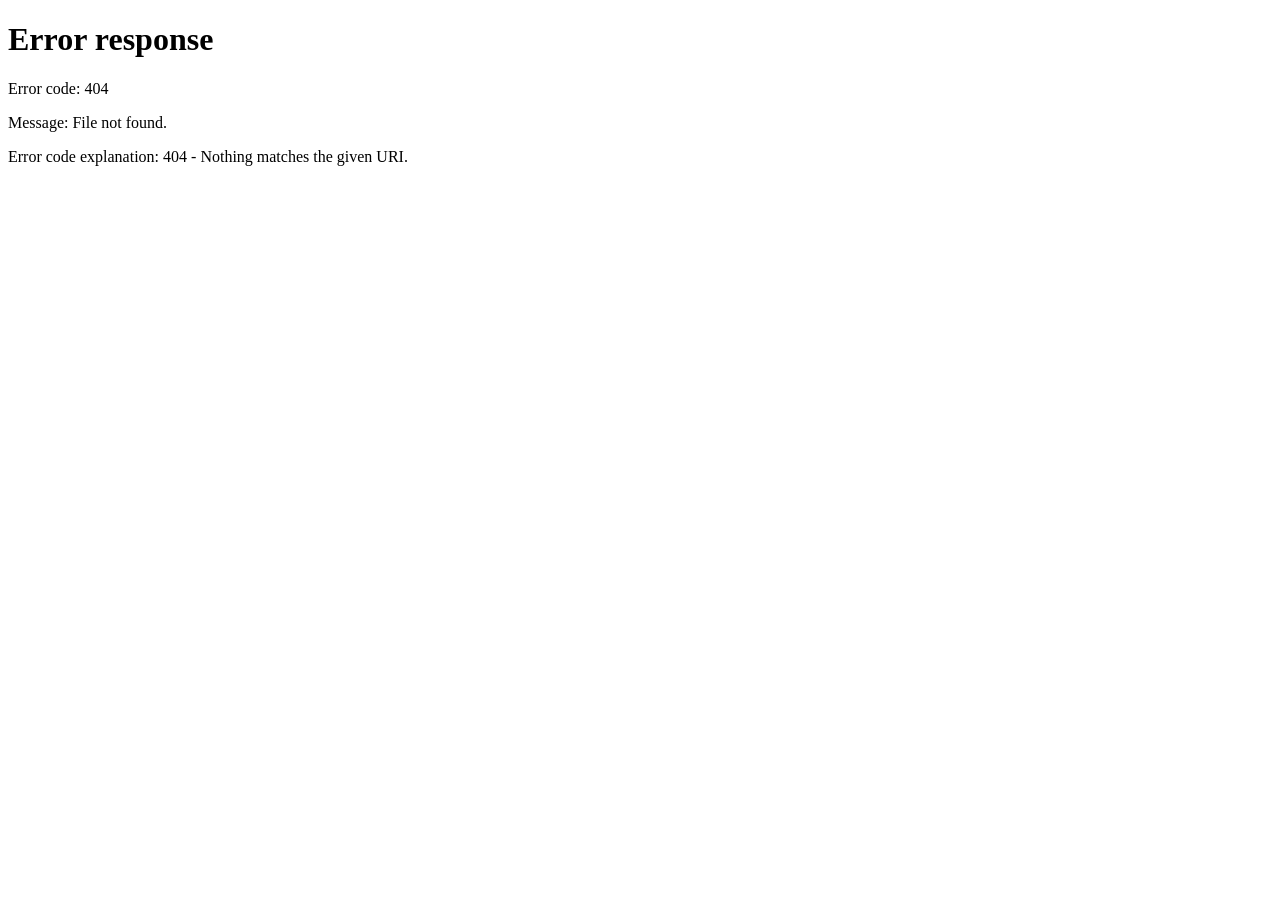
==== commit c3ccb9f5: "Add files via upload" ====
--- a/about.html
+++ b/about.html
@@ -1,669 +1,17 @@
 <!DOCTYPE html>
-<html lang="en" data-lang="en" style="visibility:visible">
+<html lang="en">
 <head>
   <meta charset="UTF-8"/>
-  <meta name="viewport" content="width=device-width, initial-scale=1.0"/>
-  <title>Who We Serve — Ag Ventures</title>
-  <meta name="description" content="Ag Ventures works with deep-tech founders, CDMOs, and research institutions to commercialise longevity science across Asia."/>
-  <link rel="icon" type="image/png" href="[data-uri]"/>
-  <link rel="preconnect" href="https://fonts.googleapis.com"/>
-  <link rel="preconnect" href="https://fonts.gstatic.com" crossorigin/>
-  <link href="https://fonts.googleapis.com/css2?family=Noto+Serif:ital,wght@0,300;0,400;0,500;1,300;1,400;1,500&family=Noto+Sans+SC:wght@300;400;500&display=swap" rel="stylesheet"/>
-  <style>
-    /* ── TOKENS ─────────────────────────────────────────── */
-    :root{
-      --ink:#03080f;--ink-mid:#071020;--ink-soft:#0e1c30;
-      --rule:rgba(80,130,200,0.13);--rule-hi:rgba(80,130,200,0.24);
-      --text:#e6ecf5;--text-dim:#8fafc8;--text-muted:#3d5a78;
-      --gold:#c4a46b;--gold-dim:rgba(196,164,107,0.1);--gold-glow:rgba(196,164,107,0.04);
-      --blue-acc:#3a7bd5;--blue-dim:rgba(58,123,213,0.12);
-      --grad:linear-gradient(135deg,#c4a46b 0%,#b8975c 100%);
-      --grad-hover:linear-gradient(135deg,#d0b078 0%,#c4a46b 100%);
-      --grad-border:rgba(196,164,107,0.4);
-      --teal:#c4a46b;--teal-dim:rgba(196,164,107,0.1);
-      --serif:'Satoshi','Noto Sans SC',sans-serif;
-      --sans:'Noto Serif','Noto Sans SC',Georgia,serif;
-      --fs-hero:clamp(2.4rem,5vw,4.8rem);--fs-h2:clamp(1.5rem,2.6vw,2.3rem);
-      --fs-body:clamp(.88rem,1vw,.97rem);--fs-sm:.8rem;--fs-xs:.68rem;
-      --max:1180px;--gap:clamp(1.5rem,4vw,3rem);--r:4px;
-    }
-    *,*::before,*::after{box-sizing:border-box;margin:0;padding:0}
-    html{scroll-behavior:smooth}
-    body{background:linear-gradient(160deg,#03080f 0%,#050d1a 25%,#071525 50%,#061220 75%,#040b16 100%);background-attachment:scroll;color:var(--text);font-family:var(--sans);font-size:var(--fs-body);font-weight:300;line-height:1.72;-webkit-font-smoothing:antialiased;overflow-x:hidden}
-    a{color:inherit;text-decoration:none}
-    img{display:block;max-width:100%}
-    .wrap{max-width:var(--max);margin:0 auto;padding:0 clamp(1.25rem,5vw,3rem)}
-    .label{font-size:var(--fs-xs);font-weight:500;letter-spacing:.22em;text-transform:uppercase;color:var(--teal)}
-    .sr{position:absolute;width:1px;height:1px;overflow:hidden;clip:rect(0,0,0,0)}
-
-    /* ── LANGUAGE SWITCH ── */
-    [data-lang="zh"] .en{display:none!important}
-    [data-lang="en"] .zh{display:none!important}
-    /* Prevent flash of hidden content before JS sets data-lang */
-    html:not([data-lang]) .en, html:not([data-lang]) .zh{display:revert}
-    .lang-btn{
-      display:flex;align-items:center;gap:0;
-      background:var(--ink-soft);border:1px solid var(--rule-hi);
-      border-radius:20px;overflow:hidden;padding:0;cursor:pointer;
-    }
-    .lang-opt{
-      padding:.32rem .8rem;font-size:.7rem;font-weight:500;letter-spacing:.06em;
-      border:none;background:none;color:var(--text-muted);cursor:pointer;
-      font-family:var(--sans);transition:all .2s;
-    }
-    .lang-opt.active{background:var(--grad);color:#fff;}
-    .lang-opt:first-child{border-radius:20px 0 0 20px}
-    .lang-opt:last-child{border-radius:0 20px 20px 0}
-
-    /* ── NAV ── */
-    nav{position:fixed;top:0;left:0;right:0;z-index:200;border-bottom:1px solid transparent;transition:background .3s,border-color .3s}
-    nav.on{background:rgba(3,8,15,.97);backdrop-filter:blur(14px);border-color:var(--rule)}
-    /* interior pages have no hero behind the bar — keep it solid from the top */
-    nav.solid{background:rgba(3,8,15,.97);backdrop-filter:blur(14px);border-color:var(--rule)}
-    .nav-row{max-width:var(--max);margin:0 auto;padding:1.2rem clamp(1.25rem,5vw,3rem);display:flex;align-items:center;justify-content:space-between;gap:1rem}
-    .nav-logo{display:flex;align-items:center;gap:.7rem;flex-shrink:0}
-    .nav-logo img{height:26px;width:auto;object-fit:contain}
-    .nav-word{font-size:.72rem;font-weight:400;letter-spacing:.05em;color:var(--text-dim);font-family:var(--serif)}
-    /* ── LOGO WORDMARK (brand-book gold gradient) ── */
-    .logo-word{font-family:'Montserrat',sans-serif;font-weight:800;font-size:1.4rem;letter-spacing:-.01em;background:linear-gradient(to bottom,#f0d696 0%,#d4b478 32%,#c8c8cd 55%,#8a8a92 74%,#2a2a30 100%);-webkit-background-clip:text;-webkit-text-fill-color:transparent;background-clip:text;line-height:1}
-    .hero-logo-word{font-family:'Montserrat',sans-serif;font-weight:800;font-size:clamp(2rem,4vw,3rem);letter-spacing:-.02em;background:linear-gradient(to bottom,#f4dca0 0%,#d8b87c 34%,#d0d0d6 58%,#9a9aa2 78%,#4a4a52 100%);-webkit-background-clip:text;-webkit-text-fill-color:transparent;background-clip:text;line-height:1;display:inline-block}
-
-    .nav-right{display:flex;align-items:center;gap:1.4rem}
-    .nav-links{display:flex;align-items:center;gap:1.4rem;list-style:none}
-    .nav-links a{font-size:var(--fs-sm);color:var(--text-dim);letter-spacing:.05em;transition:color .2s}
-    .nav-links a:hover{color:var(--text)}
-    .nav-cta{font-size:var(--fs-sm);font-weight:500;letter-spacing:.08em;padding:.4rem 1rem;border:1px solid var(--gold);color:#4db8a8;border-radius:var(--r);transition:all .25s;background:var(--teal-dim);border-color:var(--grad-border)}
-    .nav-cta:hover{background:var(--grad);color:#fff;border-color:transparent}
-
-    /* ── HERO ── */
-    #hero{min-height:100vh;min-height:-webkit-fill-available;min-height:100svh;display:flex;flex-direction:column;justify-content:flex-end;padding-bottom:clamp(4rem,9vw,7rem);position:relative;overflow:hidden;background:#03080f}
-    .hero-bg{position:absolute;inset:0;z-index:0;background:radial-gradient(ellipse 90% 65% at 65% 15%,rgba(20,70,160,.22) 0%,transparent 65%),radial-gradient(ellipse 55% 75% at 5% 90%,rgba(15,55,120,.14) 0%,transparent 60%)}
-    .hero-grid{position:absolute;inset:0;z-index:0;background-image:linear-gradient(var(--rule) 1px,transparent 1px),linear-gradient(90deg,var(--rule) 1px,transparent 1px);background-size:72px 72px;-webkit-mask-image:radial-gradient(ellipse 85% 75% at 50% 50%,black 20%,transparent 100%);mask-image:radial-gradient(ellipse 85% 75% at 50% 50%,black 20%,transparent 100%)}
-    .hero-map{position:absolute;right:-3%;top:50%;transform:translateY(-50%);width:clamp(280px,44vw,580px);opacity:.055;z-index:0;pointer-events:none}
-    .hero-content{position:relative;z-index:1}
-    .hero-logo-wrap{margin-bottom:2rem}
-    .hero-logo-img{height:clamp(34px,5vw,52px);width:auto;object-fit:contain;opacity:.95}
-    .hero-eye{display:flex;align-items:center;gap:.9rem;margin-bottom:2rem}
-    .hero-eye-line{width:36px;height:1px;background:var(--teal)}
-    h1.hero-h{font-family:var(--serif);font-size:var(--fs-hero);font-weight:500;font-style:normal;letter-spacing:-.03em;line-height:1.08;color:#fff;max-width:820px;margin-bottom:1.5rem}
-    h1.hero-h.zh-headline{font-style:normal;font-family:var(--sans);font-weight:300;letter-spacing:.03em}
-    h1.hero-h strong{font-style:normal;font-weight:400;color:var(--gold)}
-    .hero-sub{font-size:clamp(.9rem,1.3vw,1.07rem);font-weight:300;color:var(--text-dim);max-width:520px;line-height:1.82;margin-bottom:1.4rem}
-    .hero-paths{display:flex;gap:1rem;flex-wrap:wrap;margin-bottom:3.5rem}
-    .path-card{flex:1;min-width:200px;padding:1.2rem 1.4rem;border-radius:var(--r);cursor:pointer;transition:all .25s;text-align:left;font-family:var(--sans);border:1px solid var(--rule-hi)}
-    .path-card.primary{background:var(--gold);border-color:var(--gold);color:var(--ink)}
-    .path-card.primary:hover{opacity:.9}
-    .path-card.secondary{background:var(--blue-dim);border-color:rgba(58,123,213,.3);color:var(--text)}
-    .path-card.secondary:hover{background:rgba(58,123,213,.2);border-color:rgba(58,123,213,.5)}
-    .path-card-label{font-size:.67rem;font-weight:500;letter-spacing:.16em;text-transform:uppercase;margin-bottom:.4rem;opacity:.7}
-    .path-card-main{font-size:.92rem;font-weight:500;line-height:1.3}
-    .path-card-sub{font-size:.72rem;margin-top:.3rem;opacity:.65;line-height:1.4}
-    .hero-stats{padding-top:2rem;border-top:1px solid var(--rule);display:grid;grid-template-columns:repeat(4,1fr);max-width:680px}
-    .hstat{padding:.8rem 1.2rem .8rem 0}
-    .hstat-num{font-family:var(--serif);font-size:clamp(1.4rem,2.4vw,2rem);font-weight:300;color:#fff;line-height:1}
-    .hstat-num span{color:var(--gold)}
-    .hstat-lbl{font-size:.64rem;letter-spacing:.1em;text-transform:uppercase;color:var(--text-dim);margin-top:.3rem;opacity:.7}
-
-    /* ── SECTION ── */
-    section{padding:clamp(3.5rem,7vw,7rem) 0}
-    .sec-hd{margin-bottom:clamp(2rem,4vw,4rem)}
-    .sec-hd .label{margin-bottom:.8rem}
-    .sec-title{font-family:var(--serif);font-size:var(--fs-h2);font-weight:500;line-height:1.12;color:#fff;max-width:580px;letter-spacing:-.02em}
-    .sec-title.zh-title{font-family:var(--sans);font-style:normal;font-weight:300;letter-spacing:.02em}
-    .sec-title em{font-style:italic;color:var(--gold)}
-
-    /* ── WHO WE SERVE ── */
-    #serve{background:var(--ink-mid);border-top:1px solid var(--rule);border-bottom:1px solid var(--rule);scroll-margin-top:60px}
-    .serve-grid{display:grid;grid-template-columns:repeat(3,1fr);gap:1px;background:var(--rule);border:1px solid var(--rule);border-radius:var(--r);overflow:hidden}
-    .serve-card{background:var(--ink-mid);padding:2rem 1.8rem;transition:background .2s}
-    .serve-card:hover{background:var(--ink-soft)}
-    .serve-icon{font-size:1.6rem;margin-bottom:1rem}
-    .serve-title{font-size:.95rem;font-weight:500;color:#fff;margin-bottom:.5rem}
-    .serve-body{font-size:var(--fs-sm);color:var(--text-dim);line-height:1.75}
-    .serve-cta{margin-top:1rem;display:inline-flex;align-items:center;gap:.4rem;font-size:.72rem;letter-spacing:.08em;text-transform:uppercase;color:var(--teal);font-weight:500}
-    .serve-cta svg{width:12px;height:12px;stroke:currentColor;fill:none;stroke-width:2}
-
-    /* ── IMPACT ── */
-    #impact{background:var(--ink);border-bottom:1px solid var(--rule)}
-    .impact-nums{display:grid;grid-template-columns:repeat(4,1fr);gap:1px;background:var(--rule);border:1px solid var(--rule);border-radius:var(--r);overflow:hidden;margin-bottom:3rem}
-    .impact-num-card{background:var(--ink);padding:2rem 1.8rem}
-    .impact-val{font-family:var(--serif);font-size:clamp(2rem,3.5vw,3rem);font-weight:300;color:#fff;line-height:1}
-    .impact-val span{color:var(--gold)}
-    .impact-label{font-size:.7rem;letter-spacing:.1em;text-transform:uppercase;color:var(--text-dim);margin-top:.5rem;line-height:1.5}
-    .impact-src{font-size:.62rem;color:var(--text-muted);margin-top:.25rem}
-
-    /* ── THESIS ── */
-    #thesis{background:var(--ink-mid);border-top:1px solid var(--rule);border-bottom:1px solid var(--rule)}
-    .thesis-2col{display:grid;grid-template-columns:1fr 1fr;gap:var(--gap);align-items:start}
-    .thesis-body{font-size:clamp(.92rem,1.15vw,1.02rem);color:var(--text);line-height:1.82;opacity:.85}
-    .thesis-body p+p{margin-top:1.1em}
-    .thesis-body strong{color:#fff;font-weight:400;opacity:1}
-    .thesis-pull{font-family:var(--serif);font-style:italic;font-size:clamp(1.1rem,1.6vw,1.45rem);font-weight:300;line-height:1.45;color:var(--text);border-left:2px solid var(--teal);padding-left:1.4rem;margin-bottom:2rem}
-    .thesis-pull.zh-pull{font-family:var(--sans);font-style:normal;font-size:clamp(1rem,1.4vw,1.25rem)}
-    .tags{display:flex;flex-wrap:wrap;gap:.4rem;margin-top:2rem}
-    .tag{font-size:.66rem;letter-spacing:.1em;text-transform:uppercase;padding:.28rem .72rem;border:1px solid var(--rule-hi);color:var(--text-muted);border-radius:20px}
-    .force-3{display:grid;grid-template-columns:repeat(3,1fr);gap:1px;background:var(--rule);border:1px solid var(--rule);border-radius:var(--r);overflow:hidden;margin-top:2.5rem}
-    .force-card{background:var(--ink-mid);padding:1.6rem 1.4rem}
-    .force-icon{font-size:1.3rem;margin-bottom:.8rem}
-    .force-title{font-size:.85rem;font-weight:500;color:#fff;margin-bottom:.35rem}
-    .force-body{font-size:var(--fs-sm);color:var(--text);line-height:1.72;opacity:.8}
-
-    /* ── SERVICES ── */
-    #services{background:var(--ink)}
-    .svc-tabs{display:flex;gap:.5rem;flex-wrap:wrap;margin-bottom:2.5rem;border-bottom:1px solid var(--rule);padding-bottom:0}
-    .svc-tab{font-size:var(--fs-sm);font-weight:400;letter-spacing:.05em;padding:.65rem 1.1rem;border:none;background:none;color:var(--text-muted);cursor:pointer;border-bottom:2px solid transparent;margin-bottom:-1px;transition:color .2s,border-color .2s;font-family:var(--sans)}
-    .svc-tab:hover{color:var(--text)}
-    .svc-tab.active{color:var(--teal);border-bottom-color:var(--teal)}
-    .svc-panel{display:none}
-    .svc-panel.active{display:grid;grid-template-columns:1fr 1fr;gap:var(--gap);align-items:start}
-    .svc-badge{display:inline-flex;align-items:center;gap:.5rem;font-size:var(--fs-xs);letter-spacing:.15em;text-transform:uppercase;color:var(--gold);margin-bottom:1.1rem}
-    .svc-badge-dot{width:6px;height:6px;background:var(--teal);border-radius:50%}
-    .svc-h{font-family:var(--serif);font-size:clamp(1.4rem,2vw,1.9rem);font-weight:300;color:#fff;line-height:1.2;margin-bottom:.9rem}
-    .svc-h.zh-h{font-family:var(--sans);font-style:normal;font-weight:300}
-    .svc-intro{font-size:clamp(.88rem,1.1vw,.98rem);color:var(--text-dim);line-height:1.8;margin-bottom:1.6rem}
-    .svc-acc-btn{display:flex;align-items:center;justify-content:space-between;width:100%;background:none;border:none;border-top:1px solid var(--rule);padding:.65rem 0;font-family:var(--sans);font-size:var(--fs-xs);font-weight:500;letter-spacing:.16em;text-transform:uppercase;color:var(--text-muted);cursor:pointer;margin-bottom:0;transition:color .2s}
-    .svc-acc-btn:hover{color:var(--text-dim)}
-    .svc-acc-btn.open{color:var(--teal)}
-    .svc-acc-btn.open .svc-acc-arr{transform:rotate(90deg)}
-    .svc-acc-arr{transition:transform .25s;font-size:.7rem;margin-left:.5rem}
-    .svc-acc-body{max-height:0;overflow:hidden;transition:max-height .35s ease}
-    .svc-del-list{list-style:none;display:flex;flex-direction:column;gap:.45rem;margin-bottom:1.5rem;padding-top:.5rem}
-    .svc-del-list li{font-size:var(--fs-sm);color:var(--text);display:flex;align-items:flex-start;gap:.6rem;line-height:1.6}
-    .svc-del-list li::before{content:'→';color:var(--gold);font-size:.7rem;margin-top:.2rem;flex-shrink:0}
-    .svc-pills{display:flex;flex-wrap:wrap;gap:.4rem}
-    .pill{font-size:.65rem;letter-spacing:.08em;text-transform:uppercase;padding:.2rem .65rem;background:var(--teal-dim);color:var(--teal);border-radius:20px}
-    .svc-card{background:var(--ink-mid);border:1px solid var(--rule);border-radius:var(--r);overflow:hidden}
-    .svc-card-head{padding:1.3rem 1.5rem;border-bottom:1px solid var(--rule);background:rgba(13,158,140,0.04)}
-    .svc-card-head-label{font-size:var(--fs-xs);letter-spacing:.14em;text-transform:uppercase;color:var(--text-muted);margin-bottom:.3rem}
-    .svc-card-head-val{font-family:var(--serif);font-size:clamp(1.2rem,1.8vw,1.6rem);font-weight:300;color:#fff}
-    .svc-card-body{padding:1.3rem 1.5rem}
-    .svc-row{display:flex;justify-content:space-between;align-items:baseline;padding:.5rem 0;border-bottom:1px solid var(--rule);font-size:var(--fs-sm)}
-    .svc-row:last-child{border-bottom:none}
-    .svc-row-k{color:var(--text-dim);font-size:.7rem}
-    .svc-row-v{color:var(--text);font-weight:500;text-align:right;max-width:55%}
-
-    /* ── TEAM GRID ── */
-    #advisors{background:var(--ink-mid);border-top:1px solid var(--rule);border-bottom:1px solid var(--rule)}
-    .adv-grid{display:grid;grid-template-columns:repeat(2,1fr);gap:1px;background:var(--rule);border:1px solid var(--rule);border-radius:var(--r);overflow:hidden}
-    .adv-card{background:var(--ink-mid);padding:1.7rem;display:flex;gap:1.1rem;align-items:flex-start;transition:background .2s}
-    .adv-card:hover{background:var(--ink-soft)}
-    .adv-photo{width:54px;height:54px;border-radius:50%;overflow:hidden;flex-shrink:0;background:var(--ink-soft);border:1px solid var(--rule-hi)}
-    .adv-photo img{width:100%;height:100%;object-fit:cover}
-    .adv-init{width:54px;height:54px;border-radius:50%;background:var(--ink-soft);border:1px solid var(--rule-hi);display:flex;align-items:center;justify-content:center;font-family:var(--serif);font-size:1rem;font-style:italic;color:var(--gold);font-weight:300;flex-shrink:0}
-    .adv-name{font-size:.87rem;font-weight:500;color:#fff;margin-bottom:.12rem}
-    .adv-title{font-size:.74rem;color:var(--text-dim);line-height:1.5}
-
-    /* ── GEO SWITCHER ── */
-    #china{background:var(--ink);border-top:1px solid var(--rule);border-bottom:1px solid var(--rule)}
-    .geo-layout{display:grid;grid-template-columns:1fr 340px;gap:var(--gap);align-items:start}
-    .geo-map-wrap{background:var(--ink-mid);border:1px solid var(--rule);border-radius:var(--r);overflow:hidden}
-    .geo-map-wrap svg{width:100%;display:block}
-    .land{fill:var(--ink-soft);stroke:rgba(80,130,200,0.18);stroke-width:.5}
-    .geo-panel{display:flex;flex-direction:column;gap:.9rem}
-    .geo-panel-head{background:var(--ink-mid);border:1px solid var(--rule);border-radius:var(--r);padding:1.2rem 1.3rem}
-    .geo-panel-title{font-size:1.05rem;font-weight:500;color:#fff;margin-bottom:.15rem}
-    .geo-panel-sub{font-size:var(--fs-sm);color:var(--text-dim);margin-top:.15rem}
-    .geo-stats{display:grid;grid-template-columns:1fr 1fr;gap:.5rem}
-    .geo-stat{background:var(--ink-mid);border:1px solid var(--rule);border-radius:var(--r);padding:.9rem 1rem}
-    .geo-stat-val{font-family:var(--serif);font-size:clamp(1.3rem,1.8vw,1.7rem);font-weight:300;color:#fff;line-height:1}
-    .geo-stat-val span{color:var(--gold)}
-    .geo-stat-label{font-size:.68rem;letter-spacing:.06em;color:var(--text-dim);margin-top:.3rem;line-height:1.4}
-    .geo-opps{background:var(--ink-mid);border:1px solid var(--rule);border-radius:var(--r);padding:1rem 1.2rem}
-    .geo-opps-title{font-size:var(--fs-xs);letter-spacing:.14em;text-transform:uppercase;color:var(--text-muted);margin-bottom:.7rem}
-    .geo-opp{display:flex;align-items:flex-start;gap:.6rem;padding:.4rem 0;border-bottom:1px solid var(--rule)}
-    .geo-opp:last-child{border-bottom:none;padding-bottom:0}
-    .geo-opp-dot{width:5px;height:5px;border-radius:50%;background:var(--teal);flex-shrink:0;margin-top:.38rem}
-    .geo-opp-text{font-size:var(--fs-sm);color:var(--text-dim);line-height:1.55}
-    .geo-opp-text strong{color:var(--text);font-weight:500}
-    .geo-region-btns{display:flex;gap:.5rem;flex-wrap:wrap;margin-bottom:1.5rem}
-    .geo-rbtn{background:none;border:1px solid var(--rule);color:var(--text-muted);font-family:var(--sans);font-size:var(--fs-sm);padding:.4rem .95rem;border-radius:20px;cursor:pointer;transition:all .2s}
-    .geo-rbtn:hover{border-color:var(--rule-hi);color:var(--text-dim)}
-    .geo-rbtn.active{background:var(--teal-dim);border-color:rgba(13,158,140,.35);color:var(--teal)}
-
-    /* ── NEWS ── */
-    #news{background:var(--ink-mid);border-bottom:1px solid var(--rule)}
-    .news-grid{display:grid;grid-template-columns:repeat(3,1fr);gap:1.2rem}
-    .news-card{display:block;background:var(--ink);border:1px solid var(--rule);border-radius:var(--r);overflow:hidden;transition:border-color .2s;cursor:pointer}
-    .news-card:hover{border-color:var(--rule-hi)}
-    .news-card-img{height:130px;background:var(--ink-soft);display:flex;align-items:center;justify-content:center;overflow:hidden;position:relative}
-    .news-card-img-placeholder{font-size:2rem;opacity:.3}
-    .news-card-tag{position:absolute;top:.7rem;left:.7rem;font-size:.6rem;letter-spacing:.12em;text-transform:uppercase;padding:.18rem .55rem;background:var(--gold-dim);color:var(--gold);border-radius:20px;border:1px solid rgba(196,164,107,.2)}
-    .news-card-body{padding:1.2rem}
-    .news-card-date{font-size:.65rem;letter-spacing:.1em;text-transform:uppercase;color:var(--text-muted);margin-bottom:.5rem}
-    .news-card-title{font-size:.87rem;font-weight:500;color:#fff;line-height:1.4;margin-bottom:.5rem}
-    .news-card-excerpt{font-size:.76rem;color:var(--text-dim);line-height:1.65}
-    .news-more{display:inline-flex;align-items:center;gap:.4rem;font-size:.72rem;letter-spacing:.1em;text-transform:uppercase;color:var(--teal);margin-top:2rem;font-weight:500}
-    .news-more svg{width:12px;height:12px;stroke:currentColor;fill:none;stroke-width:2}
-
-    /* ── PRESENCE ── */
-    #presence{background:var(--ink);border-top:1px solid var(--rule);border-bottom:1px solid var(--rule)}
-    .presence-2col{display:grid;grid-template-columns:1fr 1fr;gap:var(--gap);align-items:start}
-    .map-frame{border-radius:var(--r);overflow:hidden;border:1px solid var(--rule);background:var(--ink-soft)}
-    .map-frame img{width:100%;display:block;opacity:.7}
-    .geo-list{display:flex;flex-direction:column;gap:1.1rem}
-    .geo-item{padding-bottom:1.1rem;border-bottom:1px solid var(--rule)}
-    .geo-item:last-child{border-bottom:none;padding-bottom:0}
-    .geo-name{font-size:.87rem;font-weight:500;color:#fff;margin-bottom:.22rem}
-    .geo-desc{font-size:var(--fs-sm);color:var(--text-dim);line-height:1.68}
-
-    /* ── CONTACT ── */
-    #contact{background:var(--ink-mid);border-top:1px solid var(--rule)}
-    .contact-2col{display:grid;grid-template-columns:1fr 1fr;gap:var(--gap);align-items:start}
-    .contact-paths{display:flex;flex-direction:column;gap:.8rem;margin-top:1.5rem;margin-bottom:1.5rem}
-    .contact-path{display:flex;align-items:flex-start;gap:1rem;padding:1.1rem 1.2rem;border:1px solid var(--rule);border-radius:var(--r);transition:border-color .2s,background .2s;cursor:pointer;background:transparent;font-family:var(--sans);text-align:left;width:100%;text-decoration:none}
-    .contact-path:hover{border-color:var(--rule-hi);background:var(--ink-mid)}
-    .contact-path-icon{font-size:1.2rem;flex-shrink:0;margin-top:.05rem}
-    .contact-path-title{font-size:.85rem;font-weight:500;color:#fff;margin-bottom:.15rem}
-    .contact-path-sub{font-size:.73rem;color:var(--text-dim);line-height:1.5}
-    .contact-links{display:flex;flex-direction:column;gap:.65rem;margin-top:1.5rem}
-    .contact-link{display:flex;align-items:center;gap:.7rem;font-size:var(--fs-sm);color:var(--text-dim);transition:color .2s}
-    .contact-link:hover{color:var(--gold)}
-    .contact-link svg{width:13px;height:13px;stroke:currentColor;fill:none;stroke-width:1.5;flex-shrink:0}
-    .cf{background:var(--ink);border:1px solid var(--rule);border-radius:var(--r);padding:clamp(1.4rem,2.5vw,2.2rem)}
-    .fg{margin-bottom:1rem}
-    .fl{display:block;font-size:var(--fs-xs);letter-spacing:.14em;text-transform:uppercase;color:var(--text-muted);margin-bottom:.4rem}
-    .fi,.fta,.fsel{width:100%;background:var(--ink-mid);border:1px solid var(--rule-hi);color:var(--text);font-family:var(--sans);font-size:var(--fs-sm);font-weight:300;padding:.68rem .9rem;border-radius:var(--r);outline:none;transition:border-color .2s;appearance:none}
-    .fi:focus,.fta:focus,.fsel:focus{border-color:var(--teal)}
-    .fi::placeholder,.fta::placeholder{color:var(--text-muted)}
-    .fta{resize:vertical;min-height:95px}
-    .fr{display:grid;grid-template-columns:1fr 1fr;gap:.9rem}
-    .fsub{width:100%;padding:.78rem;background:var(--grad);color:#fff;font-family:var(--sans);font-size:var(--fs-sm);font-weight:500;letter-spacing:.08em;border:none;border-radius:var(--r);cursor:pointer;transition:opacity .2s}
-    .fsub:hover{opacity:.88}
-    .fnote{font-size:.68rem;color:var(--text-muted);text-align:center;margin-top:.65rem}
-
-    /* ── FOOTER ── */
-    footer{background:var(--ink-mid);border-top:1px solid var(--rule);padding:3rem 0 2rem}
-    .footer-main{display:grid;grid-template-columns:1.5fr 1fr 1fr;gap:3rem;align-items:start;margin-bottom:2rem}
-    .footer-italic{font-family:var(--serif);font-style:italic;font-size:.77rem;color:var(--text-muted)}
-    .footer-brand{font-family:'Montserrat',sans-serif;font-weight:800;font-size:1.6rem;letter-spacing:-.01em;background:linear-gradient(to bottom,#f0d696,#d4b478 34%,#c8c8cd 58%,#8a8a92 78%,#3a3a42);-webkit-background-clip:text;-webkit-text-fill-color:transparent;background-clip:text;margin-bottom:1rem;display:inline-block}
-    .footer-tagline{font-family:var(--serif);font-style:italic;font-size:.77rem;color:var(--text-muted)}
-    .footer-offices{display:flex;flex-wrap:wrap;gap:1.5rem;margin-top:1rem}
-    .footer-office{font-size:.72rem;color:var(--text-muted);line-height:1.6}
-    .footer-office strong{display:block;color:var(--text-dim);font-weight:500;font-size:.7rem;letter-spacing:.08em;text-transform:uppercase;margin-bottom:.15rem}
-    .footer-col-title{font-size:var(--fs-xs);letter-spacing:.15em;text-transform:uppercase;color:var(--text-muted);margin-bottom:.9rem}
-    .footer-links{list-style:none;display:flex;flex-direction:column;gap:.55rem}
-    .footer-links a{font-size:.76rem;color:var(--text-dim);transition:color .2s}
-    .footer-links a:hover{color:var(--text)}
-    .footer-bottom{padding-top:1.3rem;border-top:1px solid var(--rule);display:flex;align-items:center;justify-content:space-between;flex-wrap:wrap;gap:.8rem}
-    .footer-copy{font-size:.68rem;color:var(--text-muted)}
-
-    /* ── AI CHATBOT ── */
-    #chatbot{position:fixed;bottom:1.5rem;right:1.5rem;z-index:300}
-    .chat-bubble{width:52px;height:52px;background:var(--grad);border-radius:50%;display:flex;align-items:center;justify-content:center;cursor:pointer;box-shadow:0 4px 20px rgba(196,164,107,.3);transition:transform .2s;border:none}
-    .chat-bubble:hover{transform:scale(1.08)}
-    .chat-bubble svg{width:22px;height:22px;stroke:#fff;fill:none;stroke-width:2}
-    .chat-window{position:absolute;bottom:65px;right:0;width:320px;background:var(--ink-mid);border:1px solid var(--rule-hi);border-radius:12px;overflow:hidden;display:none;flex-direction:column;box-shadow:0 16px 48px rgba(0,0,0,.5)}
-    .chat-window.open{display:flex}
-    .chat-head{padding:1rem 1.2rem;background:var(--ink-soft);border-bottom:1px solid var(--rule);display:flex;align-items:center;justify-content:space-between}
-    .chat-head-info{display:flex;align-items:center;gap:.7rem}
-    .chat-avatar{width:32px;height:32px;border-radius:50%;background:var(--gold-dim);border:1px solid rgba(196,164,107,.3);display:flex;align-items:center;justify-content:center;font-size:.9rem}
-    .chat-name{font-size:.82rem;font-weight:500;color:#fff}
-    .chat-status{font-size:.65rem;color:var(--gold)}
-    .chat-close{background:none;border:none;cursor:pointer;color:var(--text-muted);font-size:1.1rem;padding:.2rem;line-height:1}
-    .chat-msgs{height:240px;overflow-y:auto;padding:1rem;display:flex;flex-direction:column;gap:.8rem}
-    .msg{max-width:85%;padding:.65rem .9rem;border-radius:10px;font-size:.78rem;line-height:1.55}
-    .msg.bot{background:var(--ink-soft);color:var(--text);align-self:flex-start;border:1px solid var(--rule)}
-    .msg.user{background:var(--gold);color:var(--ink);align-self:flex-end}
-    .chat-options{padding:.6rem 1rem;display:flex;flex-direction:column;gap:.4rem;border-top:1px solid var(--rule)}
-    .chat-opt{background:none;border:1px solid var(--rule-hi);color:var(--text-dim);font-family:var(--sans);font-size:.72rem;padding:.45rem .8rem;border-radius:20px;cursor:pointer;text-align:left;transition:all .2s}
-    .chat-opt:hover{border-color:var(--teal);color:var(--teal);background:var(--teal-dim)}
-    .chat-input-row{display:flex;gap:.5rem;padding:.8rem 1rem;border-top:1px solid var(--rule)}
-    .chat-input{flex:1;background:var(--ink);border:1px solid var(--rule-hi);color:var(--text);font-family:var(--sans);font-size:.76rem;padding:.5rem .75rem;border-radius:6px;outline:none}
-    .chat-send{background:var(--gold);border:none;color:var(--ink);padding:.5rem .8rem;border-radius:6px;cursor:pointer;font-size:.8rem;font-weight:500}
-
-    /* ── REVEAL ── */
-    .rv{opacity:0;transform:translateY(16px);transition:opacity .6s ease,transform .6s ease}
-    .rv.in{opacity:1;transform:none}
-    .d1{transition-delay:.1s}.d2{transition-delay:.2s}.d3{transition-delay:.3s}
-
-
-    /* ── MOBILE HAMBURGER ── */
-    .nav-hamburger{display:none;flex-direction:column;gap:4px;background:none;border:none;cursor:pointer;padding:8px;z-index:210}
-    .nav-hamburger span{display:block;width:22px;height:2px;background:var(--text);transition:all .3s}
-    .nav-hamburger.open span:nth-child(1){transform:translateY(6px) rotate(45deg)}
-    .nav-hamburger.open span:nth-child(2){opacity:0}
-    .nav-hamburger.open span:nth-child(3){transform:translateY(-6px) rotate(-45deg)}
-    .mobile-menu{display:none;position:fixed;top:0;right:0;bottom:0;width:min(78vw,320px);background:var(--ink-mid);border-left:1px solid var(--rule-hi);z-index:205;flex-direction:column;padding:5rem 2rem 2rem;transform:translateX(100%);transition:transform .35s cubic-bezier(.4,0,.2,1);gap:.4rem}
-    .mobile-menu.open{transform:translateX(0)}
-    .mobile-menu a{font-family:var(--serif);font-size:1.1rem;font-weight:500;color:var(--text);padding:.9rem 0;border-bottom:1px solid var(--rule);letter-spacing:-.01em}
-    .mobile-menu a:last-of-type{border-bottom:none}
-    .mobile-menu-backdrop{display:none;position:fixed;inset:0;background:rgba(1,4,8,.6);backdrop-filter:blur(3px);z-index:204}
-    .mobile-menu-backdrop.open{display:block}
-
-    /* ── RESPONSIVE ── */
-    @media(max-width:900px){
-      .thesis-2col,.presence-2col,.contact-2col{grid-template-columns:1fr}
-      .svc-panel.active{grid-template-columns:1fr}
-      .serve-grid,.force-3{grid-template-columns:1fr}
-      .impact-nums{grid-template-columns:repeat(2,1fr)}
-      .news-grid{grid-template-columns:1fr 1fr}
-      .adv-grid{grid-template-columns:1fr}
-      .geo-layout{grid-template-columns:1fr}
-        .fr{grid-template-columns:1fr}
-      .hero-stats{grid-template-columns:repeat(2,1fr)}
-      .hero-paths{flex-direction:column}
-    }
-    @media(max-width:760px){
-      .nav-links{display:none}
-      .nav-hamburger{display:flex}
-      .mobile-menu{display:flex}
-      .news-grid{grid-template-columns:1fr}
-      .impact-nums{grid-template-columns:1fr 1fr}
-      .chat-window{width:290px}
-    }
-  
-    /* ── SUBPAGE SHELL ── */
-    .page-shell{padding:clamp(6rem,12vw,9rem) 0 clamp(4rem,8vw,8rem)}
-    .page-header{margin-bottom:clamp(3rem,5vw,5rem);border-bottom:1px solid var(--rule);padding-bottom:clamp(2rem,4vw,4rem)}
-    .page-title{font-family:var(--serif);font-size:clamp(2rem,4vw,3.5rem);font-weight:500;font-style:normal;color:#fff;line-height:1.08;margin-bottom:1rem;letter-spacing:-.03em}
-    .page-title.zh-title{letter-spacing:.02em}
-    .page-title strong{font-style:normal;font-weight:400;color:var(--gold)}
-    .page-sub{font-size:clamp(.9rem,1.2vw,1.05rem);color:var(--text-dim);max-width:560px;line-height:1.8}
-
-    /* ── ACCESSIBILITY ── */
-    a:focus-visible,button:focus-visible,input:focus-visible,select:focus-visible,textarea:focus-visible{outline:2px solid var(--teal);outline-offset:3px;border-radius:2px}
-
-
-    /* ══ Ag Ventures wordmark ══
-       Embedded as a data URI rather than loaded from /images/. The mark had
-       twice disappeared because the file was not present on the deploy, and a
-       logo is not worth a dependency on an upload step. One copy per page,
-       applied as a background so the three sizes share it. */
-    .av-mark{display:inline-block;flex-shrink:0;aspect-ratio:1982/286;
-      background-image:url([data-uri]);
-      background-repeat:no-repeat;background-position:left center;background-size:contain}
-    .av-mark.nav{height:clamp(18px,1.7vw,22px)}
-    .av-mark.hero{height:clamp(30px,4.4vw,46px);margin-bottom:.2rem}
-    .av-mark.foot{height:20px;margin-bottom:1rem}
-
-    /* The footer columns are fr units, but an fr track cannot shrink below its
-       content's min-content width. The wordmark image is ~139px where the old
-       text wordmark was ~73px, which pushed the third column off-screen on
-       phones. Stack the footer there instead. */
-    @media(max-width:760px){ .footer-main{grid-template-columns:1fr;gap:2rem} }
-  </style>
+  <meta name="viewport" content="width=device-width,initial-scale=1.0"/>
+  <title>Partnering — Ag Ventures</title>
+  <!-- Consolidated route. Netlify serves a 301 (netlify.toml); this page is the
+       host-agnostic fallback so the URL keeps working on any static host. -->
+  <meta http-equiv="refresh" content="0; url=/partnering"/>
+  <link rel="canonical" href="https://agvcfunds.com/partnering"/>
+  <meta name="robots" content="noindex"/>
+  <style>body{margin:0;min-height:100vh;display:flex;align-items:center;justify-content:center;background:#03080f;color:#e6ecf5;font-family:system-ui,sans-serif;text-align:center}a{color:#c4a46b}</style>
 </head>
 <body>
-<!-- ── NAV ── -->
-<nav id="nav" class="solid">
-  <div class="nav-row">
-    <a href="#hero" class="nav-logo">
-      <span class="av-mark nav" role="img" aria-label="Ag Ventures"></span>
-      
-      
-    </a>
-    <div class="nav-right">
-      <ul class="nav-links">
-        <li><a href="/about"><span class="en">Who We Serve</span><span class="zh">服务对象</span></a></li>
-        <li><a href="/longevity-asia"><span class="en">Longevity in Asia</span><span class="zh">亚洲长寿产业</span></a></li>
-        <li><a href="/team"><span class="en">Team</span><span class="zh">团队</span></a></li>
-        <li><a href="/longevitysprint"><span class="en">Longevity Sprint</span><span class="zh">银发创投</span></a></li>
-        <li><a href="/#contact" class="nav-cta"><span class="en">Connect</span><span class="zh">联系我们</span></a></li>
-      </ul>
-      <div class="lang-btn" id="lang-btn">
-        <button class="lang-opt active" data-lang="en">EN</button>
-        <button class="lang-opt" data-lang="zh">中文</button>
-      </div>
-      </div>
-    <button class="nav-hamburger" id="hamburger" aria-label="Menu"><span></span><span></span><span></span></button>
-  </div>
-</nav>
-<div class="mobile-menu-backdrop" id="mm-backdrop"></div>
-<div class="mobile-menu" id="mobile-menu">
-  <a href="/partnering"><span class="en">Partnering</span><span class="zh">合作伙伴</span></a>
-  <a href="/intelligence"><span class="en">Intelligence</span><span class="zh">产业洞察</span></a>
-  <a href="/team"><span class="en">Team</span><span class="zh">团队</span></a>
-  <a href="/longevitysprint"><span class="en">Longevity Sprint</span><span class="zh">银发创投</span></a>
-  <a href="/#contact"><span class="en">Connect</span><span class="zh">联系我们</span></a>
-</div>
-
-
-<div class="page-shell">
-  <div class="wrap">
-    <div class="page-header">
-      <p class="label en">Who We Serve</p>
-      <p class="label zh">服务对象</p>
-      <h1 class="page-title en">Built for founders and partners<br>who are <strong>ready to move.</strong></h1>
-      <h1 class="page-title zh-title zh">专为准备好行动的<strong>创始人与合作伙伴</strong>而生。</h1>
-      <p class="page-sub en">We work with three kinds of partners — all united by serious science and a desire to build in Asia.</p>
-      <p class="page-sub zh">我们服务三类合作伙伴——共同以严谨的科研成果为基础，致力于在亚洲构建商业版图。</p>
-    </div>
-    <div class="serve-grid rv">
-      <div class="serve-card">
-        <div class="serve-icon">🔬</div>
-        <div class="serve-title en">Deep-Tech Startups</div>
-        <div class="serve-title zh">深度科技初创企业</div>
-        <div class="serve-body en">You have validated science in longevity therapeutics, AI diagnostics, or biotech — and need an experienced operator to land it in Asia. We handle entity setup, grants, partnerships, and commercial introductions.</div>
-        <div class="serve-body zh">您拥有经过验证的长寿疗法、AI诊断或生物科技成果，需要有经验的运营伙伴协助在亚洲落地。我们负责实体设立、政府资助、合作对接及商业化引荐。</div>
-        <a href="/longevitysprint" class="serve-cta"><span class="en">Longevity Sprint</span><span class="zh">银发创投</span> <svg viewBox="0 0 24 24"><path d="M5 12h14M12 5l7 7-7 7"/></svg></a>
-      </div>
-      <div class="serve-card">
-        <div class="serve-icon">🏭</div>
-        <div class="serve-title en">CDMO & Manufacturing Partners</div>
-        <div class="serve-title zh">合同研发生产机构（CDMO）及制造商</div>
-        <div class="serve-body en">You are a CDMO or life science supplier in the GBA or ASEAN looking to connect with global biotech and pharma companies seeking Asian production capacity. We broker introductions and structure deals.</div>
-        <div class="serve-body zh">您是大湾区或东盟的CDMO或生命科学供应商，希望与寻求亚洲产能的全球生物科技及制药企业建立联系。我们负责牵线搭桥并推进交易落地。</div>
-        <a href="mailto:info@agvcfunds.com" class="serve-cta"><span class="en">Get in touch</span><span class="zh">立即联系</span> <svg viewBox="0 0 24 24"><path d="M5 12h14M12 5l7 7-7 7"/></svg></a>
-      </div>
-      <div class="serve-card">
-        <div class="serve-icon">🌐</div>
-        <div class="serve-title en">Researchers & Tech Transfer Offices</div>
-        <div class="serve-title zh">科研机构及技术转让办公室</div>
-        <div class="serve-body en">You are a scientist or TTO with IP that deserves a commercial life in Asia. We help you structure, protect, and license your assets to the right regional partners — without giving up control of your science.</div>
-        <div class="serve-body zh">您是拥有值得在亚洲商业化知识产权的科学家或技术转让办公室。我们帮助您架构、保护并授权资产给合适的区域合作伙伴——同时确保您对科研成果的掌控权。</div>
-        <a href="mailto:info@agvcfunds.com" class="serve-cta"><span class="en">Start a conversation</span><span class="zh">开启对话</span> <svg viewBox="0 0 24 24"><path d="M5 12h14M12 5l7 7-7 7"/></svg></a>
-      </div>
-    </div>
-
-    <!-- Impact numbers -->
-    <div style="margin-top:5rem">
-      <div class="sec-hd rv">
-        <p class="label en">The Opportunity</p>
-        <p class="label zh">市场机遇</p>
-        <h2 class="sec-title en">The numbers behind <em>why this matters.</em></h2>
-          <p class="sec-sub en" style="font-size:var(--fs-sm);color:var(--text-dim);line-height:1.8;max-width:640px;margin-top:.8rem">We work across the whole region — East Asia, Southeast Asia, South Asia and the Gulf — because the ageing curve arrives in each at a different time, and a company proven in one has the next already waiting.</p>
-        <h2 class="sec-title zh-title zh">数据揭示<em style="color:var(--gold)">为何此刻至关重要。</em></h2>
-          <p class="sec-sub zh" style="font-size:var(--fs-sm);color:var(--text-dim);line-height:1.8;max-width:640px;margin-top:.8rem">我们的业务覆盖整个区域——东亚、东南亚、南亚与海湾地区——因为老龄化曲线在各地到来的时间并不相同，在一个市场验证过的公司，下一个市场已经在等着。</p>
-      </div>
-      <div class="impact-nums rv"> <div class="impact-num-card"><div class="impact-val">721<span>M</span></div><div class="impact-label en">People aged 60+ across Asia-Pacific</div><div class="impact-label zh">亚太地区60岁以上人口</div><div class="impact-src en">UN ESCAP, 2024</div><div class="impact-src zh">联合国亚太经社会，2024年</div></div> <div class="impact-num-card"><div class="impact-val">1.3<span>B</span></div><div class="impact-label en">Projected by 2050 — one in four people</div><div class="impact-label zh">2050年预计规模——每四人中有一人</div><div class="impact-src en">UN ESCAP</div><div class="impact-src zh">联合国亚太经社会</div></div> <div class="impact-num-card"><div class="impact-val">60<span>%</span></div><div class="impact-label en">Of the world's older people live here</div><div class="impact-label zh">全球老年人口居住于此的比例</div><div class="impact-src en">UN ESCAP</div><div class="impact-src zh">联合国亚太经社会</div></div> <div class="impact-num-card"><div class="impact-val">$88<span>B</span></div><div class="impact-label en">Asia-Pacific digital health market, 2025</div><div class="impact-label zh">2025年亚太数字健康市场规模</div><div class="impact-src en">Grand View Research, 2025</div><div class="impact-src zh">Grand View Research，2025年</div></div> </div>
-    </div>
-
-    <!-- CTA -->
-    <div style="margin-top:4rem;padding:2.5rem;background:var(--ink-mid);border:1px solid var(--rule);border-radius:var(--r);display:flex;align-items:center;justify-content:space-between;flex-wrap:wrap;gap:1.5rem" class="rv">
-      <div>
-        <div style="font-size:1.1rem;font-weight:500;color:#fff;margin-bottom:.4rem" class="en">Ready to explore what Ag Ventures can do for you?</div>
-        <div style="font-size:1.1rem;font-weight:500;color:#fff;margin-bottom:.4rem" class="zh">准备好探索 Ag Ventures 能为您做什么了吗？</div>
-        <div style="font-size:var(--fs-sm);color:var(--text-dim)" class="en">Schedule a call or submit your company deck.</div>
-        <div style="font-size:var(--fs-sm);color:var(--text-dim)" class="zh">预约通话或提交您的公司资料。</div>
-      </div>
-      <div style="display:flex;gap:.8rem;flex-wrap:wrap">
-        <a href="https://cal.com/justintso/intro" target="_blank" rel="noopener" style="display:inline-flex;align-items:center;gap:.5rem;padding:.75rem 1.5rem;background:var(--gold);color:var(--ink);font-size:var(--fs-sm);font-weight:500;border-radius:var(--r)"><span class="en">Schedule a Call</span><span class="zh">预约通话</span></a>
-        <a href="/longevitysprint" style="display:inline-flex;align-items:center;gap:.5rem;padding:.75rem 1.5rem;border:1px solid var(--rule-hi);color:var(--text);font-size:var(--fs-sm);border-radius:var(--r)"><span class="en">Longevity Sprint</span><span class="zh">银发创投</span></a>
-      </div>
-    </div>
-  </div>
-</div>
-
-<!-- ── FOOTER ── -->
-<footer>
-  <div class="wrap">
-    <div class="footer-main">
-      <div class="footer-brand-col">
-        <div class="footer-brand"><span class="av-mark foot" role="img" aria-label="Ag Ventures"></span></div>
-        <div class="footer-tagline en">Acceleration, IP development, commercial partnership and co-investment for the Silver Economy.</div>
-        <div class="footer-tagline zh">专注银发经济的加速、知识产权开发、商业合作与联合投资平台。</div>
-      </div>
-      <div class="footer-nav-col">
-        <div class="footer-col-title en">Explore</div>
-        <div class="footer-col-title zh">探索</div>
-        <ul class="footer-links">
-          <li><a href="/about"><span class="en">Who We Serve</span><span class="zh">服务对象</span></a></li>
-          <li><a href="/longevity-asia"><span class="en">Longevity in Asia</span><span class="zh">亚洲长寿产业</span></a></li>
-          <li><a href="/team"><span class="en">Team</span><span class="zh">团队</span></a></li>
-          <li><a href="/longevitysprint"><span class="en">Longevity Sprint</span><span class="zh">银发创投</span></a></li>
-        </ul>
-      </div>
-      <div class="footer-contact-col">
-        <div class="footer-col-title en">Connect</div>
-        <div class="footer-col-title zh">联系方式</div>
-        <ul class="footer-links">
-          <li><a href="mailto:info@agvcfunds.com">info@agvcfunds.com</a></li>
-          <li><a href="https://linkedin.com/company/agvcfunds" target="_blank" rel="noopener">LinkedIn</a></li>
-          <li><a href="https://cal.com/justintso/intro" target="_blank" rel="noopener"><span class="en">Schedule a Call</span><span class="zh">预约通话</span></a></li>
-        </ul>
-        <div class="footer-offices">
-          <div class="footer-office"><span class="en">Hong Kong, HKSAR · New York, NY</span><span class="zh">中国香港 · 美国纽约</span></div>
-        </div>
-      </div>
-    </div>
-    <div class="footer-bottom">
-      <span class="footer-copy en">© 2026 Ag Ventures. All rights reserved.</span>
-      <span class="footer-copy zh">© 2026 Ag Ventures. 版权所有。</span>
-      <span class="footer-italic en">Age, but less.</span>
-      <span class="footer-italic zh">银发产业孵化器</span>
-    </div>
-  </div>
-</footer>
-
-
-<!-- ── AI CHATBOT ── -->
-<div id="chatbot">
-  <div class="chat-window" id="chat-win">
-    <div class="chat-head">
-      <div class="chat-head-info">
-        <div class="chat-avatar">🧬</div>
-        <div>
-          <div class="chat-name en">Chat with Us</div>
-          <div class="chat-name zh">在线咨询</div>
-          <div class="chat-status">● Online</div>
-        </div>
-      </div>
-      <button class="chat-close" id="chat-close">✕</button>
-    </div>
-    <div class="chat-msgs" id="chat-msgs">
-      <div class="msg bot en">Hi! I can help you figure out which of our services fits your situation best. What describes you?</div>
-      <div class="msg bot zh">您好！我可以帮您了解哪项服务最适合您的情况。请问您的身份是？</div>
-    </div>
-    <div class="chat-options" id="chat-opts">
-      <button class="chat-opt" data-q="startup"><span class="en">🔬 I have a longevity / health-tech startup</span><span class="zh">🔬 我有一家长寿/健康科技初创企业</span></button>
-      <button class="chat-opt" data-q="cdmo"><span class="en">🏭 I'm a CDMO or manufacturing partner</span><span class="zh">🏭 我是CDMO或制造合作方</span></button>
-      <button class="chat-opt" data-q="researcher"><span class="en">🎓 I'm a researcher / TTO with IP</span><span class="zh">🎓 我是科研人员或技术转让办公室</span></button>
-      <button class="chat-opt" data-q="investor"><span class="en">💼 I'm exploring the longevity market</span><span class="zh">💼 我正在研究长寿赛道</span></button>
-    </div>
-    <div class="chat-input-row">
-      <input class="chat-input" id="chat-input" placeholder="…"/>
-      <button class="chat-send" id="chat-send">→</button>
-    </div>
-  </div>
-  <button class="chat-bubble" id="chatbot-btn" aria-label="Open AI Advisor">
-    <svg viewBox="0 0 24 24"><path d="M21 15a2 2 0 0 1-2 2H7l-4 4V5a2 2 0 0 1 2-2h14a2 2 0 0 1 2 2z"/></svg>
-  </button>
-</div>
-
-
-<!-- ── SCRIPTS ── -->
-<script>
-
-  // ── Mobile menu ──
-  (function(){
-    const ham=document.getElementById('hamburger');
-    const mm=document.getElementById('mobile-menu');
-    const bd=document.getElementById('mm-backdrop');
-    if(ham&&mm&&bd){
-      const toggle=()=>{const o=mm.classList.toggle('open');ham.classList.toggle('open',o);bd.classList.toggle('open',o);document.body.style.overflow=o?'hidden':'';};
-      ham.addEventListener('click',toggle);
-      bd.addEventListener('click',toggle);
-      mm.querySelectorAll('a').forEach(a=>a.addEventListener('click',()=>{mm.classList.remove('open');ham.classList.remove('open');bd.classList.remove('open');document.body.style.overflow='';}));
-    }
-  })();
-
-  // ── Language ──
-  let currentLang = localStorage.getItem('agvc-lang') || 'en';
-  function setLang(lang){
-    currentLang = lang;
-    document.documentElement.setAttribute('data-lang', lang);
-    document.querySelectorAll('.lang-opt').forEach(b=>b.classList.toggle('active', b.dataset.lang===lang));
-    localStorage.setItem('agvc-lang', lang);
-    if(typeof renderGeoPanel==='function'){ try{renderGeoPanel();}catch(e){} }
-  }
-  document.querySelectorAll('.lang-opt').forEach(btn=>btn.addEventListener('click',()=>setLang(btn.dataset.lang)));
-
-  // ── Nav scroll ──
-  const nav=document.getElementById('nav');
-  if(nav) window.addEventListener('scroll',()=>nav.classList.toggle('on',scrollY>50),{passive:true});
-
-  // ── Scroll reveal ──
-  if('IntersectionObserver' in window){
-    const obs=new IntersectionObserver(es=>{es.forEach(e=>{if(e.isIntersecting){e.target.classList.add('in');obs.unobserve(e.target);}});},{threshold:.05});
-    document.querySelectorAll('.rv').forEach(el=>obs.observe(el));
-    setTimeout(()=>document.querySelectorAll('.rv:not(.in)').forEach(el=>el.classList.add('in')),800);
-  } else {
-    document.querySelectorAll('.rv').forEach(el=>el.classList.add('in'));
-  }
-
-  // ── Chatbot ──
-  (function(){
-    const btn=document.getElementById('chatbot-btn');
-    const win=document.getElementById('chat-win');
-    const close=document.getElementById('chat-close');
-    if(btn&&win) btn.addEventListener('click',()=>win.classList.toggle('open'));
-    if(close&&win) close.addEventListener('click',()=>win.classList.remove('open'));
-    // Chat option buttons → route to contact / mail
-    document.querySelectorAll('.chat-opt').forEach(b=>{
-      b.addEventListener('click',()=>{
-        const q=b.dataset.q;
-        const msgs=document.getElementById('chat-msgs');
-        if(msgs){
-          const u=document.createElement('div');u.className='msg user';u.textContent=b.textContent.trim();msgs.appendChild(u);
-          const bot=document.createElement('div');bot.className='msg bot';
-          const replies={
-            startup: currentLang==='zh'?'太好了！请通过下方表单提交您的公司资料，或预约通话。':'Great — share your company via the form below, or schedule a call.',
-            cdmo: currentLang==='zh'?'我们很乐意对接制造合作。请填写表单或直接发送邮件。':'We\'d love to explore manufacturing partnering. Fill the form or email us.',
-            researcher: currentLang==='zh'?'我们支持科研成果的商业化。请通过表单联系我们。':'We support commercialising research IP. Reach us via the form.',
-            investor: currentLang==='zh'?'感谢您的关注，请通过表单或邮件与我们联系。':'Thanks for your interest — connect via the form or email.'
-          };
-          bot.textContent=replies[q]||(currentLang==='zh'?'请通过下方表单联系我们。':'Please reach us via the form below.');
-          msgs.appendChild(bot);
-          msgs.scrollTop=msgs.scrollHeight;
-        }
-        // Also route to contact section if present
-        const contact=document.getElementById('contact');
-        if(contact){setTimeout(()=>{win.classList.remove('open');contact.scrollIntoView({behavior:'smooth'});},900);}
-        else{setTimeout(()=>{window.location.href='/#contact';},900);}
-      });
-    });
-  })();
-
-  // ── Contact form (Web3Forms) ──
-  (function(){
-    const cfForm=document.getElementById('cf-form');
-    if(!cfForm) return;
-    cfForm.addEventListener('submit',async e=>{
-      e.preventDefault();
-      const lang=document.documentElement.getAttribute('data-lang')||'en';
-      const hideLang=lang==='zh'?'en':'zh';
-      cfForm.querySelectorAll('.'+hideLang).forEach(el=>el.disabled=true);
-      const btns=cfForm.querySelectorAll('.fsub');
-      const btnVisible=cfForm.querySelector('.fsub.'+lang)||btns[0];
-      btns.forEach(b=>b.disabled=true);
-      if(btnVisible) btnVisible.innerHTML=lang==='zh'?'发送中…':'Sending…';
-      try{
-        const res=await fetch('https://api.web3forms.com/submit',{method:'POST',headers:{'Content-Type':'application/json','Accept':'application/json'},body:JSON.stringify(Object.fromEntries(new FormData(cfForm)))});
-        const d=await res.json();
-        cfForm.querySelectorAll('.'+hideLang).forEach(el=>el.disabled=false);
-        if(d.success){ if(btnVisible){btnVisible.innerHTML=lang==='zh'?'✓ 已发送':'Sent ✓';btnVisible.style.background='#3d6b4a';} cfForm.reset(); }
-        else throw new Error();
-      }catch{
-        cfForm.querySelectorAll('.'+hideLang).forEach(el=>el.disabled=false);
-        if(btnVisible){btnVisible.innerHTML=lang==='zh'?'发送失败，请重试':'Error — try again';btnVisible.style.background='#6b3d3d';}
-        btns.forEach(b=>b.disabled=false);
-      }
-    });
-  })();
-
-  // ── Apply initial language ──
-  setLang(currentLang);
-
-</script>
+  <p>This page has moved to Partnering. <a href="/partnering">Continue</a><br><span lang="zh-Hans">此页面已移至“合作伙伴”。 <a href="/partnering">继续</a></span></p>
 </body>
-</html>+</html>
